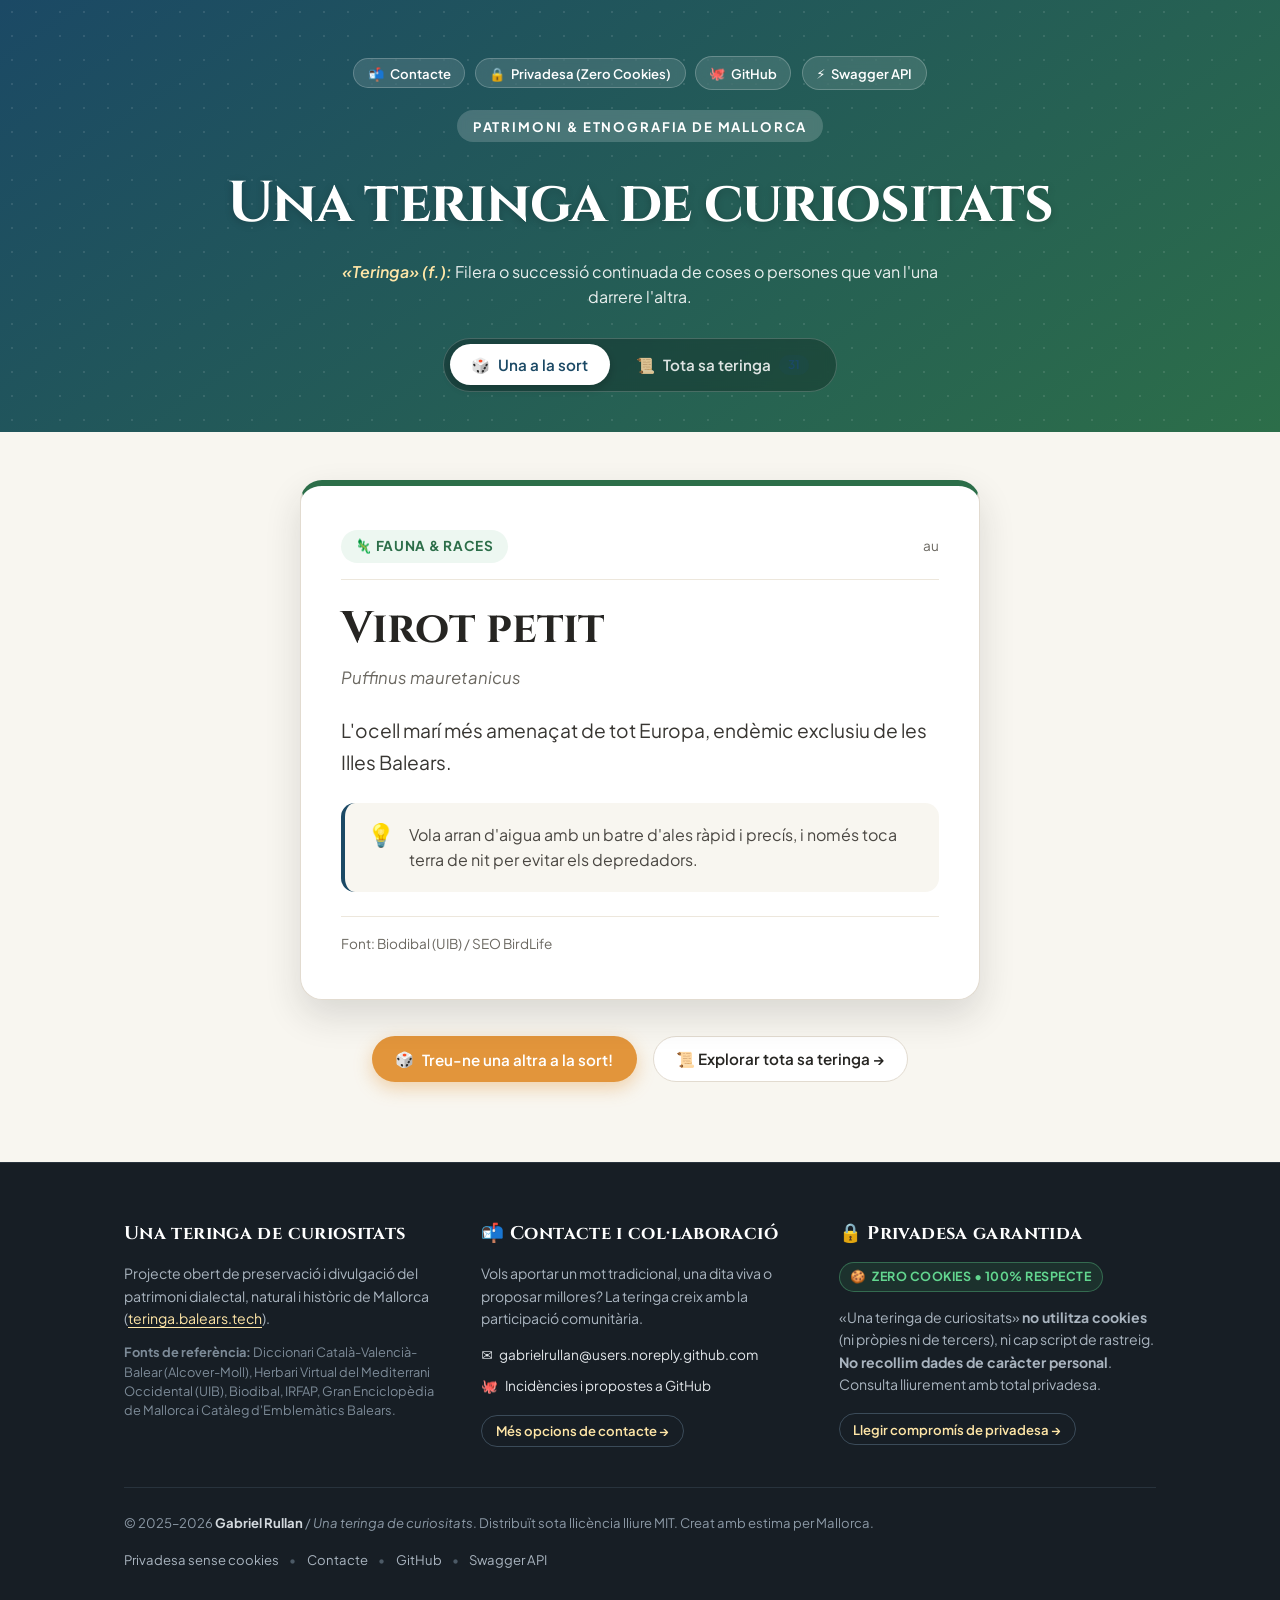
==== web/index.html @ e54303e3 "feat: preparar per a producció Una teringa de curiositats (dades netes, Swagger UI, skill, contacte " ====
<!DOCTYPE html>
<html lang="ca">
<head>
  <meta charset="UTF-8">
  <meta name="viewport" content="width=device-width, initial-scale=1.0">
  <title>Una teringa de curiositats — Mallorca</title>
  <meta name="description" content="Una filera continuada de paraules, animals, plantes, negocis i fets històrics de l'illa de Mallorca.">
  <link rel="canonical" href="https://teringa.balears.tech">
  
  <!-- Open Graph / Xarxes Socials -->
  <meta property="og:type" content="website">
  <meta property="og:url" content="https://teringa.balears.tech">
  <meta property="og:title" content="Una teringa de curiositats — Mallorca">
  <meta property="og:description" content="Una filera continuada de paraules, animals, plantes, negocis i fets històrics de l'illa de Mallorca.">
  <meta property="twitter:card" content="summary_large_image">
  <meta property="twitter:url" content="https://teringa.balears.tech">
  <meta property="twitter:title" content="Una teringa de curiositats — Mallorca">
  <meta property="twitter:description" content="Una filera continuada de paraules, animals, plantes, negocis i fets històrics de l'illa de Mallorca.">
  
  <link rel="preconnect" href="https://fonts.googleapis.com">
  <link rel="preconnect" href="https://fonts.gstatic.com" crossorigin>
  <link href="https://fonts.googleapis.com/css2?family=Cinzel:wght@600;700&family=Plus+Jakarta+Sans:wght@400;500;600;700&display=swap" rel="stylesheet">
  <link rel="stylesheet" href="style.css">
</head>
<body>

  <!-- CAPÇALERA PRINCIPAL -->
  <header class="hero">
    <div class="container hero-content">
      <nav class="hero-top-nav" aria-label="Informació del projecte, contacte i privadesa">
        <button type="button" class="hero-nav-btn" data-open-modal="contact-modal" aria-label="Obrir apartat de contacte">
          <span class="icon">📬</span> Contacte
        </button>
        <button type="button" class="hero-nav-btn" data-open-modal="privacy-modal" aria-label="Obrir política de privadesa sense cookies">
          <span class="icon">🔒</span> Privadesa (Zero Cookies)
        </button>
        <a href="https://github.com/GabrielRullan/curiositats" target="_blank" rel="noopener noreferrer" class="hero-nav-btn">
          <span class="icon">🐙</span> GitHub
        </a>
        <a href="/swagger/" class="hero-nav-btn">
          <span class="icon">⚡</span> Swagger API
        </a>
      </nav>

      <div class="badge-brand">Patrimoni & Etnografia de Mallorca</div>
      <h1 class="site-title">Una teringa de curiositats</h1>
      <p class="site-tagline">
        <em>«Teringa» (f.):</em> Filera o successió continuada de coses o persones que van l'una darrere l'altra.
      </p>

      <!-- Commutador de vistes principal (Per defecte: Una a la sort) -->
      <nav class="view-switcher" aria-label="Selector de vista principal">
        <button type="button" class="btn-tab active" id="tab-spotlight" data-view="spotlight">
          <span class="icon">🎲</span> Una a la sort
        </button>
        <button type="button" class="btn-tab" id="tab-teringa" data-view="teringa">
          <span class="icon">📜</span> Tota sa teringa <span class="tab-badge" id="tab-total-badge">31</span>
        </button>
      </nav>
    </div>
  </header>

  <!-- =====================================================================
       VISTA 1: UNA A LA SORT (VISTA PER DEFECTE)
       ===================================================================== -->
  <section class="view-section active" id="view-spotlight" aria-label="Curiositat a la sort">
    <div class="container spotlight-container">
      
      <div class="spotlight-card" id="spotlight-card">
        <!-- Capçalera de la targeta d'impacte -->
        <div class="spotlight-top">
          <span class="spotlight-badge" id="sp-badge">🗣️ Llengua & Dites</span>
          <span class="sp-origin-tag" id="sp-origin-tag">Patrimoni de Mallorca</span>
        </div>

        <!-- Cos de la curiositat -->
        <div class="spotlight-body">
          <h2 class="sp-title" id="sp-title">Teringa</h2>
          <p class="sp-subtitle" id="sp-subtitle">[təˈɾiŋ.ɡə] &bull; nom femení</p>

          <p class="sp-definition" id="sp-definition">
            Filera, renglera o successió continuada de coses o persones que van l'una darrere l'altra.
          </p>

          <div class="sp-curiosity-box" id="sp-curiosity-box">
            <span class="sp-box-icon">💡</span>
            <div class="sp-box-text" id="sp-box-text">
              Exemple: «Hi havia una teringa de carros que esperaven per entrar a Ciutat el dia de mercat.»
            </div>
          </div>
        </div>

        <!-- Peu de la targeta -->
        <div class="spotlight-footer">
          <span class="sp-source" id="sp-source">Font: Diccionari Català-Valencià-Balear (Alcover-Moll)</span>
        </div>
      </div>

      <!-- Controls de la vista "A la sort" -->
      <div class="spotlight-actions">
        <button type="button" class="btn btn-primary btn-lg" id="btn-next-random">
          <span class="icon">🎲</span> Treu-ne una altra a la sort!
        </button>
        <button type="button" class="btn btn-secondary" id="btn-goto-teringa">
          <span>📜 Explorar tota sa teringa &rarr;</span>
        </button>
      </div>

    </div>
  </section>

  <!-- =====================================================================
       VISTA 2: TOTA SA TERINGA (CATÀLEG, FILTRES I CERCA)
       ===================================================================== -->
  <section class="view-section" id="view-teringa" aria-label="Catàleg complet de la teringa">
    
    <!-- Barra de controls i filtres -->
    <div class="controls-bar">
      <div class="container controls-inner">
        
        <!-- Cercador instantani -->
        <div class="search-box">
          <label for="search-input" class="visually-hidden">Cerca una curiositat</label>
          <span class="search-icon">🔍</span>
          <input 
            type="search" 
            id="search-input" 
            placeholder="Cerca un mot, animal, planta, lloc o fet històric..." 
            autocomplete="off"
          >
        </div>

        <!-- Filtres temàtics -->
        <nav class="filter-pills" aria-label="Categories">
          <button type="button" class="pill active" data-category="all">
            <span>🌟 Totes</span> <span class="pill-count" id="count-all">0</span>
          </button>
          <button type="button" class="pill pill-words" data-category="words">
            <span>🗣️ Llengua</span> <span class="pill-count" id="count-words">0</span>
          </button>
          <button type="button" class="pill pill-fauna" data-category="fauna">
            <span>🦎 Fauna</span> <span class="pill-count" id="count-fauna">0</span>
          </button>
          <button type="button" class="pill pill-flora" data-category="flora">
            <span>🌿 Flora</span> <span class="pill-count" id="count-flora">0</span>
          </button>
          <button type="button" class="pill pill-businesses" data-category="businesses">
            <span>🥖 Comerços</span> <span class="pill-count" id="count-businesses">0</span>
          </button>
          <button type="button" class="pill pill-history" data-category="history">
            <span>📜 Història</span> <span class="pill-count" id="count-history">0</span>
          </button>
        </nav>

      </div>
    </div>

    <!-- Feed / Renglera de curiositats -->
    <main class="container teringa-container">
      <div class="teringa-header">
        <h2 id="teringa-status-title">La teringa completa de Mallorca</h2>
        <div class="teringa-header-actions">
          <span class="results-counter" id="results-counter">Mostrant curiositats</span>
          <button type="button" class="btn btn-sm btn-secondary" id="btn-shuffle-feed">
            <span>🔀 Remena l'ordre</span>
          </button>
        </div>
      </div>

      <div class="teringa-feed" id="teringa-feed" aria-live="polite">
        <!-- Targetes injectades dinàmicament -->
      </div>
    </main>

  </section>

  <!-- MODAL / DIÀLEG NADIU DE DETALL (Modern HTML <dialog>) -->
  <dialog id="detail-modal" aria-labelledby="modal-title" closedby="any">
    <div class="modal-box">
      <header class="modal-header">
        <div class="modal-badge" id="modal-badge">Categoria</div>
        <button type="button" class="modal-close" id="modal-close-btn" aria-label="Tancar la finestra">✕</button>
      </header>

      <div class="modal-body">
        <h3 id="modal-title" class="modal-title">Títol de la curiositat</h3>
        <p id="modal-subtitle" class="modal-subtitle">Subtítol o context fonètic/científic</p>

        <div class="modal-content" id="modal-content">
          <!-- Text explicatiu detallat -->
        </div>

        <div class="modal-extra" id="modal-extra">
          <!-- Curiositats o dades addicionals -->
        </div>

        <div class="modal-meta" id="modal-meta">
          <small id="modal-source" class="source-ref">Font: </small>
        </div>
      </div>

      <footer class="modal-footer">
        <form method="dialog">
          <button class="btn btn-secondary" value="close" autofocus>Tancar</button>
        </form>
      </footer>
    </div>
  </dialog>

  <!-- MODAL NADIU DE CONTACTE (Modern HTML <dialog>) -->
  <dialog id="contact-modal" aria-labelledby="contact-modal-title" closedby="any">
    <div class="modal-box">
      <header class="modal-header">
        <div class="modal-badge modal-badge-contact">📬 Contacte & Col·laboració</div>
        <button type="button" class="modal-close" data-close-modal="contact-modal" aria-label="Tancar la finestra">✕</button>
      </header>

      <div class="modal-body">
        <h3 id="contact-modal-title" class="modal-title">Com contactar o col·laborar</h3>
        <p class="modal-subtitle">Projecte comunitari i obert sobre la memòria de Mallorca</p>

        <div class="modal-content">
          <p>
            «Una teringa de curiositats» és un espai obert dedicat a preservar i difondre la riquesa lèxica, natural i històrica de Mallorca. Tota aportació de la comunitat és benvinguda:
          </p>

          <div class="modal-cards-grid">
            <div class="modal-info-card">
              <div class="info-card-header">
                <span class="info-card-icon">✉️</span>
                <strong>Correu electrònic directe</strong>
              </div>
              <p>Per a consultes personals, dubtes, suggeriments generals o aportacions etnogràfiques:</p>
              <a href="mailto:gabrielrullan@users.noreply.github.com" class="btn btn-sm btn-secondary">gabrielrullan@users.noreply.github.com</a>
            </div>

            <div class="modal-info-card">
              <div class="info-card-header">
                <span class="info-card-icon">🐙</span>
                <strong>Repositori a GitHub (Codi obert)</strong>
              </div>
              <p>Tot el projecte és lliure i transparent. Pots obrir incidències (issues) o proposar nous canvis mitjançant Pull Requests:</p>
              <a href="https://github.com/GabrielRullan/curiositats" target="_blank" rel="noopener noreferrer" class="btn btn-sm btn-secondary">github.com/GabrielRullan/curiositats</a>
            </div>

            <div class="modal-info-card">
              <div class="info-card-header">
                <span class="info-card-icon">💡</span>
                <strong>Com proposar una nova curiositat</strong>
              </div>
              <p>
                Si vols proposar un mot tradicional, una dita del teu poble, o una referència històrica, indica la denominació popular, el significat, la comarca o poble on s'usa, i la font oral o bibliogràfica si la coneixes.
              </p>
            </div>
          </div>
        </div>
      </div>

      <footer class="modal-footer">
        <form method="dialog">
          <button class="btn btn-secondary" value="close" autofocus>Tancar</button>
        </form>
      </footer>
    </div>
  </dialog>

  <!-- MODAL NADIU DE PRIVADESA (Modern HTML <dialog>) -->
  <dialog id="privacy-modal" aria-labelledby="privacy-modal-title" closedby="any">
    <div class="modal-box">
      <header class="modal-header">
        <div class="modal-badge modal-badge-privacy">🔒 Privadesa sense cookies</div>
        <button type="button" class="modal-close" data-close-modal="privacy-modal" aria-label="Tancar la finestra">✕</button>
      </header>

      <div class="modal-body">
        <h3 id="privacy-modal-title" class="modal-title">Nota informativa sobre privadesa</h3>
        <p class="modal-subtitle">Compromís ferm amb una navegació lliure, neta i anònima</p>

        <div class="modal-content">
          <div class="privacy-notice-callout">
            <span class="callout-icon">🍪</span>
            <div>
              <strong>Absència total de galetes (Zero Cookies):</strong>
              <p>Aquest lloc web <strong>no utilitza cookies de cap mena</strong> (ni tècniques, ni de sessió, ni d'analítica, ni de tercers). No s'instal·la cap arxiu de seguiment al teu navegador ni dispositiu.</p>
            </div>
          </div>

          <div class="privacy-points">
            <div class="privacy-point-item">
              <span class="point-check">✓</span>
              <div>
                <strong>Cap recollida de dades de caràcter personal:</strong>
                <p>No recopilem, no tractem ni emmagatzemem noms, correus, números de telèfon ni cap informació identificativa dels visitants. No hi ha comptes ni cal registre previ.</p>
              </div>
            </div>

            <div class="privacy-point-item">
              <span class="point-check">✓</span>
              <div>
                <strong>Sense rastrejadors ni analítica invasiva:</strong>
                <p>No emprem Google Analytics, Meta Pixel, Hotjar ni cap xarxa de publicitat digital o rastreig comercial.</p>
              </div>
            </div>

            <div class="privacy-point-item">
              <span class="point-check">✓</span>
              <div>
                <strong>Consultes anònimes i transparents:</strong>
                <p>Les cerques al catàleg es processen directament al teu navegador o contra l'API oberta en mode només lectura, garantint un accés àgil i totalment respectuós amb la teva privadesa.</p>
              </div>
            </div>

            <div class="privacy-point-item">
              <span class="point-check">✓</span>
              <div>
                <strong>Codi font obert i auditable:</strong>
                <p>Pots comprovar la total absència de rastrejadors revisant directament el codi font públic a GitHub.</p>
              </div>
            </div>
          </div>
        </div>
      </div>

      <footer class="modal-footer">
        <form method="dialog">
          <button class="btn btn-secondary" value="close" autofocus>Entès i d'acord</button>
        </form>
      </footer>
    </div>
  </dialog>

  <!-- PEU DE PÀGINA -->
  <footer class="site-footer">
    <div class="container footer-content">
      <div class="footer-grid">
        <!-- Columna 1: Sobre el projecte -->
        <div class="footer-col footer-col-about">
          <h3 class="footer-col-title">Una teringa de curiositats</h3>
          <p class="footer-desc">
            Projecte obert de preservació i divulgació del patrimoni dialectal, natural i històric de Mallorca (<a href="https://teringa.balears.tech" class="footer-accent-link">teringa.balears.tech</a>).
          </p>
          <p class="sources-note">
            <strong>Fonts de referència:</strong> Diccionari Català-Valencià-Balear (Alcover-Moll), Herbari Virtual del Mediterrani Occidental (UIB), Biodibal, IRFAP, Gran Enciclopèdia de Mallorca i Catàleg d'Emblemàtics Balears.
          </p>
        </div>

        <!-- Columna 2: Apartat de Contacte -->
        <div class="footer-col footer-col-contact" id="contacte">
          <h3 class="footer-col-title">📬 Contacte i col·laboració</h3>
          <p class="footer-desc">
            Vols aportar un mot tradicional, una dita viva o proposar millores? La teringa creix amb la participació comunitària.
          </p>
          <ul class="footer-link-list">
            <li>
              <a href="mailto:gabrielrullan@users.noreply.github.com" class="footer-action-link">
                <span class="link-icon">✉️</span> gabrielrullan@users.noreply.github.com
              </a>
            </li>
            <li>
              <a href="https://github.com/GabrielRullan/curiositats/issues" target="_blank" rel="noopener noreferrer" class="footer-action-link">
                <span class="link-icon">🐙</span> Incidències i propostes a GitHub
              </a>
            </li>
          </ul>
          <button type="button" class="btn-footer-modal" data-open-modal="contact-modal">
            Més opcions de contacte &rarr;
          </button>
        </div>

        <!-- Columna 3: Privadesa Transparent -->
        <div class="footer-col footer-col-privacy" id="privadesa">
          <h3 class="footer-col-title">🔒 Privadesa garantida</h3>
          <div class="privacy-badge">
            <span class="privacy-badge-icon">🍪</span> Zero Cookies &bull; 100% Respecte
          </div>
          <p class="footer-desc">
            «Una teringa de curiositats» <strong>no utilitza cookies</strong> (ni pròpies ni de tercers), ni cap script de rastreig. <strong>No recollim dades de caràcter personal</strong>. Consulta lliurement amb total privadesa.
          </p>
          <button type="button" class="btn-footer-modal" data-open-modal="privacy-modal">
            Llegir compromís de privadesa &rarr;
          </button>
        </div>
      </div>

      <!-- Barra inferior del peu de pàgina -->
      <div class="footer-bottom">
        <p class="footer-copy">
          &copy; 2025–2026 <strong>Gabriel Rullan</strong> / <em>Una teringa de curiositats</em>. Distribuït sota llicència lliure MIT. Creat amb estima per Mallorca.
        </p>
        <nav class="footer-bottom-nav" aria-label="Enllaços legals i repositori">
          <button type="button" class="footer-text-btn" data-open-modal="privacy-modal">Privadesa sense cookies</button>
          <span class="nav-sep">&bull;</span>
          <button type="button" class="footer-text-btn" data-open-modal="contact-modal">Contacte</button>
          <span class="nav-sep">&bull;</span>
          <a href="https://github.com/GabrielRullan/curiositats" target="_blank" rel="noopener noreferrer" class="footer-bottom-link">GitHub</a>
          <span class="nav-sep">&bull;</span>
          <a href="/swagger/" class="footer-bottom-link">Swagger API</a>
        </nav>
      </div>
    </div>
  </footer>

  <script src="app.js"></script>
  <script>
    // Gestió d'obertura i tancament dels diàlegs de contacte i privadesa
    document.querySelectorAll('[data-open-modal]').forEach(function(btn) {
      btn.addEventListener('click', function() {
        var modalId = btn.getAttribute('data-open-modal');
        var modal = document.getElementById(modalId);
        if (modal && typeof modal.showModal === 'function') {
          modal.showModal();
        }
      });
    });

    document.querySelectorAll('[data-close-modal]').forEach(function(btn) {
      btn.addEventListener('click', function() {
        var modalId = btn.getAttribute('data-close-modal');
        var modal = document.getElementById(modalId);
        if (modal && typeof modal.close === 'function') {
          modal.close();
        }
      });
    });

    ['contact-modal', 'privacy-modal'].forEach(function(id) {
      var modal = document.getElementById(id);
      if (modal) {
        modal.addEventListener('click', function(e) {
          var rect = modal.getBoundingClientRect();
          var isInDialog = (
            e.clientX >= rect.left &&
            e.clientX <= rect.right &&
            e.clientY >= rect.top &&
            e.clientY <= rect.bottom
          );
          if (!isInDialog) {
            modal.close();
          }
        });
      }
    });
  </script>
</body>
</html>
---- web/style.css ----
/* ==========================================================================
   Una teringa de curiositats — Estils Mediterranis Moderns
   ========================================================================== */

:root {
  --font-serif: 'Cinzel', serif, Georgia;
  --font-sans: 'Plus Jakarta Sans', system-ui, -apple-system, sans-serif;

  /* Paleta Mallorca: Pedra en sec, Marès, Mar Balear, Garrofer i Argila */
  --color-bg: #F8F6F0;
  --color-card-bg: #FFFFFF;
  --color-surface: #EDE7DC;
  --color-text: #262522;
  --color-text-muted: #6B6861;
  --color-border: #E2DBD0;

  /* Colors per categoria */
  --cat-words: #B85D19;       /* Terracota / Argila */
  --cat-words-bg: #FDF4ED;
  --cat-fauna: #2C6E49;       /* Verd alzinar / Tramuntana */
  --cat-fauna-bg: #EDF7F1;
  --cat-flora: #4C7C2F;       /* Oliva / Garriga */
  --cat-flora-bg: #F2F8ED;
  --cat-businesses: #8C5383;  /* Púrpura artesana / Teixit de llengües */
  --cat-businesses-bg: #F9F1F8;
  --cat-history: #1B4965;     /* Blau mar Balear profund */
  --cat-history-bg: #EEF6FA;

  --shadow-sm: 0 2px 4px rgba(38, 37, 34, 0.04);
  --shadow-md: 0 6px 18px rgba(38, 37, 34, 0.08);
  --shadow-lg: 0 16px 36px rgba(38, 37, 34, 0.14);

  --radius-sm: 8px;
  --radius-md: 14px;
  --radius-lg: 22px;
  --radius-full: 9999px;
}

*, *::before, *::after {
  box-sizing: border-box;
  margin: 0;
  padding: 0;
}

body {
  font-family: var(--font-sans);
  background-color: var(--color-bg);
  color: var(--color-text);
  line-height: 1.6;
  -webkit-font-smoothing: antialiased;
  min-height: 100vh;
  display: flex;
  flex-direction: column;
}

.container {
  width: 100%;
  max-width: 1080px;
  margin: 0 auto;
  padding: 0 1.5rem;
}

/* ==========================================================================
   HERO & COMMUTADOR DE VISTES
   ========================================================================== */

.hero {
  background: linear-gradient(145deg, #1B4965 0%, #2C6E49 100%);
  color: #FFFFFF;
  padding: 3.5rem 0 2.5rem;
  text-align: center;
  position: relative;
  overflow: hidden;
}

.hero::after {
  content: "";
  position: absolute;
  top: 0; left: 0; right: 0; bottom: 0;
  background-image: radial-gradient(rgba(255, 255, 255, 0.1) 1px, transparent 1px);
  background-size: 24px 24px;
  pointer-events: none;
}

.hero-content {
  position: relative;
  z-index: 2;
  display: flex;
  flex-direction: column;
  align-items: center;
}

.hero-top-nav {
  display: flex;
  align-items: center;
  justify-content: center;
  flex-wrap: wrap;
  gap: 0.6rem;
  margin-bottom: 1.25rem;
  width: 100%;
}

.hero-nav-btn {
  background: rgba(255, 255, 255, 0.12);
  backdrop-filter: blur(8px);
  -webkit-backdrop-filter: blur(8px);
  border: 1px solid rgba(255, 255, 255, 0.22);
  color: #FFFFFF;
  font-family: var(--font-sans);
  font-size: 0.82rem;
  font-weight: 600;
  padding: 0.35rem 0.85rem;
  border-radius: var(--radius-full);
  display: inline-flex;
  align-items: center;
  gap: 0.35rem;
  text-decoration: none;
  cursor: pointer;
  transition: all 0.2s ease;
}

.hero-nav-btn:hover {
  background: rgba(255, 255, 255, 0.24);
  border-color: rgba(255, 255, 255, 0.4);
  transform: translateY(-1px);
}

.badge-brand {
  display: inline-block;
  font-size: 0.82rem;
  text-transform: uppercase;
  letter-spacing: 0.14em;
  font-weight: 700;
  background: rgba(255, 255, 255, 0.18);
  backdrop-filter: blur(4px);
  padding: 0.35rem 1rem;
  border-radius: var(--radius-full);
  margin-bottom: 1rem;
}

.site-title {
  font-family: var(--font-serif);
  font-size: clamp(2.2rem, 5vw, 3.6rem);
  font-weight: 700;
  letter-spacing: -0.02em;
  margin-bottom: 0.5rem;
  text-shadow: 0 2px 8px rgba(0, 0, 0, 0.2);
}

.site-tagline {
  max-width: 620px;
  font-size: 1rem;
  color: rgba(255, 255, 255, 0.9);
  margin-bottom: 1.75rem;
}

.site-tagline em {
  color: #FFE6A7;
  font-style: italic;
  font-weight: 600;
}

/* Commutador de vistes destacat (Tabs) */
.view-switcher {
  display: inline-flex;
  background: rgba(0, 0, 0, 0.25);
  padding: 0.35rem;
  border-radius: var(--radius-full);
  backdrop-filter: blur(6px);
  gap: 0.3rem;
  border: 1px solid rgba(255, 255, 255, 0.2);
}

.btn-tab {
  border: none;
  background: transparent;
  color: rgba(255, 255, 255, 0.85);
  font-family: var(--font-sans);
  font-size: 0.95rem;
  font-weight: 600;
  padding: 0.65rem 1.35rem;
  border-radius: var(--radius-full);
  cursor: pointer;
  display: inline-flex;
  align-items: center;
  gap: 0.5rem;
  transition: all 0.2s ease;
}

.btn-tab:hover {
  color: #FFFFFF;
  background: rgba(255, 255, 255, 0.15);
}

.btn-tab.active {
  background: #FFFFFF;
  color: #1B4965;
  box-shadow: 0 3px 10px rgba(0, 0, 0, 0.2);
}

.tab-badge {
  font-size: 0.75rem;
  background: rgba(27, 73, 101, 0.15);
  color: #1B4965;
  padding: 0.15rem 0.55rem;
  border-radius: var(--radius-full);
}

/* ==========================================================================
   VISTES PRINCIPALS
   ========================================================================== */

.view-section {
  display: none;
}

.view-section.active {
  display: block;
}

/* ==========================================================================
   VISTA 1: SPOTLIGHT ("UNA A LA SORT")
   ========================================================================== */

.spotlight-container {
  padding-top: 3rem;
  padding-bottom: 5rem;
  display: flex;
  flex-direction: column;
  align-items: center;
}

.spotlight-card {
  background: var(--color-card-bg);
  border: 1px solid var(--color-border);
  border-radius: var(--radius-lg);
  box-shadow: var(--shadow-lg);
  width: 100%;
  max-width: 680px;
  padding: 2.75rem 2.5rem;
  display: flex;
  flex-direction: column;
  gap: 1.5rem;
  position: relative;
  transition: opacity 0.25s ease, transform 0.25s ease;
}

@media (prefers-reduced-motion: reduce) {
  .spotlight-card {
    transition: none;
  }
}

.spotlight-top {
  display: flex;
  justify-content: space-between;
  align-items: center;
  border-bottom: 1px solid var(--color-surface);
  padding-bottom: 1rem;
}

.spotlight-badge {
  font-size: 0.85rem;
  font-weight: 700;
  text-transform: uppercase;
  letter-spacing: 0.05em;
  padding: 0.35rem 0.9rem;
  border-radius: var(--radius-full);
  background: var(--cat-words-bg);
  color: var(--cat-words);
}

.sp-origin-tag {
  font-size: 0.85rem;
  color: var(--color-text-muted);
}

.spotlight-body {
  display: flex;
  flex-direction: column;
  gap: 1rem;
}

.sp-title {
  font-family: var(--font-serif);
  font-size: clamp(2rem, 4vw, 2.75rem);
  line-height: 1.15;
  color: var(--color-text);
}

.sp-subtitle {
  font-size: 1.05rem;
  color: var(--color-text-muted);
  font-style: italic;
  margin-top: -0.35rem;
}

.sp-definition {
  font-size: 1.2rem;
  line-height: 1.65;
  color: #383632;
  margin-top: 0.5rem;
}

.sp-curiosity-box {
  background: var(--color-bg);
  border-radius: var(--radius-md);
  padding: 1.25rem 1.4rem;
  display: flex;
  gap: 0.85rem;
  border-left: 4px solid var(--cat-history);
  margin-top: 0.5rem;
}

.sp-box-icon {
  font-size: 1.4rem;
  line-height: 1;
}

.sp-box-text {
  font-size: 1rem;
  color: #4A4742;
  line-height: 1.55;
}

.spotlight-footer {
  border-top: 1px solid var(--color-surface);
  padding-top: 1rem;
  font-size: 0.85rem;
  color: var(--color-text-muted);
}

/* Controls a la sort */
.spotlight-actions {
  display: flex;
  gap: 1rem;
  flex-wrap: wrap;
  justify-content: center;
  margin-top: 2.25rem;
  width: 100%;
  max-width: 680px;
}

.btn-lg {
  font-size: 1.15rem;
  padding: 1rem 2.2rem;
  box-shadow: 0 6px 18px rgba(226, 149, 59, 0.4);
}

/* ==========================================================================
   BOTONS ESTÀNDARD
   ========================================================================== */

.btn {
  display: inline-flex;
  align-items: center;
  gap: 0.5rem;
  font-family: var(--font-sans);
  font-size: 0.95rem;
  font-weight: 600;
  padding: 0.75rem 1.4rem;
  border-radius: var(--radius-full);
  cursor: pointer;
  border: 1px solid transparent;
  transition: all 0.2s ease;
  text-decoration: none;
}

.btn-primary {
  background-color: #E2953B;
  color: #FFFFFF;
}

.btn-primary:hover {
  background-color: #D38426;
  transform: translateY(-2px);
}

.btn-secondary {
  background-color: var(--color-card-bg);
  color: var(--color-text);
  border-color: var(--color-border);
}

.btn-secondary:hover {
  background-color: var(--color-surface);
  border-color: var(--color-text-muted);
}

.btn-sm {
  font-size: 0.85rem;
  padding: 0.45rem 0.9rem;
}

/* ==========================================================================
   VISTA 2: CONTROLS DE TOTA SA TERINGA
   ========================================================================== */

.controls-bar {
  background: var(--color-card-bg);
  border-bottom: 1px solid var(--color-border);
  padding: 1.25rem 0;
  position: sticky;
  top: 0;
  z-index: 100;
  box-shadow: var(--shadow-sm);
}

.controls-inner {
  display: flex;
  flex-direction: column;
  gap: 1rem;
}

.search-box {
  position: relative;
  width: 100%;
}

.search-icon {
  position: absolute;
  left: 1.1rem;
  top: 50%;
  transform: translateY(-50%);
  pointer-events: none;
  font-size: 1.1rem;
  opacity: 0.6;
}

.search-box input[type="search"] {
  width: 100%;
  padding: 0.85rem 1rem 0.85rem 3rem;
  font-family: var(--font-sans);
  font-size: 1rem;
  border: 1px solid var(--color-border);
  border-radius: var(--radius-md);
  background-color: var(--color-bg);
  color: var(--color-text);
  outline: none;
  transition: all 0.2s ease;
}

.search-box input[type="search"]:focus {
  border-color: var(--cat-history);
  background-color: #FFFFFF;
  box-shadow: 0 0 0 3px rgba(27, 73, 101, 0.15);
}

.visually-hidden {
  position: absolute;
  width: 1px;
  height: 1px;
  padding: 0;
  margin: -1px;
  overflow: hidden;
  clip: rect(0, 0, 0, 0);
  border: 0;
}

.filter-pills {
  display: flex;
  flex-wrap: wrap;
  gap: 0.5rem;
}

.pill {
  border: 1px solid var(--color-border);
  background: var(--color-bg);
  padding: 0.45rem 0.95rem;
  border-radius: var(--radius-full);
  font-size: 0.88rem;
  font-weight: 600;
  color: var(--color-text-muted);
  cursor: pointer;
  display: inline-flex;
  align-items: center;
  gap: 0.4rem;
  transition: all 0.15s ease;
}

.pill:hover {
  background: var(--color-surface);
  color: var(--color-text);
}

.pill.active {
  background: var(--color-text);
  color: #FFFFFF;
  border-color: var(--color-text);
}

.pill-count {
  font-size: 0.75rem;
  padding: 0.1rem 0.45rem;
  background: rgba(0, 0, 0, 0.08);
  border-radius: var(--radius-full);
}

.pill.active .pill-count {
  background: rgba(255, 255, 255, 0.25);
  color: #FFFFFF;
}

/* ==========================================================================
   FEED DE LA TERINGA
   ========================================================================== */

.teringa-container {
  padding-top: 2rem;
  padding-bottom: 5rem;
}

.teringa-header {
  display: flex;
  justify-content: space-between;
  align-items: center;
  margin-bottom: 1.5rem;
  border-bottom: 2px solid var(--color-surface);
  padding-bottom: 0.75rem;
  flex-wrap: wrap;
  gap: 0.75rem;
}

.teringa-header h2 {
  font-family: var(--font-serif);
  font-size: 1.5rem;
  color: var(--color-text);
}

.teringa-header-actions {
  display: flex;
  align-items: center;
  gap: 1rem;
}

.results-counter {
  font-size: 0.88rem;
  color: var(--color-text-muted);
}

.teringa-feed {
  display: grid;
  grid-template-columns: repeat(auto-fill, minmax(320px, 1fr));
  gap: 1.5rem;
}

.card-curiositat {
  background: var(--color-card-bg);
  border: 1px solid var(--color-border);
  border-radius: var(--radius-md);
  padding: 1.5rem;
  display: flex;
  flex-direction: column;
  justify-content: space-between;
  transition: transform 0.2s ease, box-shadow 0.2s ease, border-color 0.2s ease;
  cursor: pointer;
}

.card-curiositat:hover {
  transform: translateY(-4px);
  box-shadow: var(--shadow-md);
}

.card-top {
  display: flex;
  justify-content: space-between;
  align-items: center;
  margin-bottom: 0.85rem;
}

.card-tag {
  font-size: 0.75rem;
  font-weight: 700;
  text-transform: uppercase;
  letter-spacing: 0.05em;
  padding: 0.25rem 0.65rem;
  border-radius: var(--radius-full);
}

.card-type-icon {
  font-size: 1.2rem;
}

.card-title {
  font-family: var(--font-serif);
  font-size: 1.35rem;
  line-height: 1.25;
  color: var(--color-text);
  margin-bottom: 0.25rem;
}

.card-subtitle {
  font-size: 0.85rem;
  color: var(--color-text-muted);
  font-style: italic;
  margin-bottom: 0.85rem;
}

.card-snippet {
  font-size: 0.94rem;
  color: #4A4843;
  margin-bottom: 1.25rem;
  line-height: 1.55;
  flex: 1;
}

.card-bottom {
  display: flex;
  justify-content: space-between;
  align-items: center;
  font-size: 0.82rem;
  border-top: 1px solid var(--color-surface);
  padding-top: 0.75rem;
  color: var(--color-text-muted);
}

.card-readmore {
  font-weight: 600;
  color: var(--cat-history);
}

.card-words { border-top: 4px solid var(--cat-words); }
.card-words .card-tag { background: var(--cat-words-bg); color: var(--cat-words); }

.card-fauna { border-top: 4px solid var(--cat-fauna); }
.card-fauna .card-tag { background: var(--cat-fauna-bg); color: var(--cat-fauna); }

.card-flora { border-top: 4px solid var(--cat-flora); }
.card-flora .card-tag { background: var(--cat-flora-bg); color: var(--cat-flora); }

.card-businesses { border-top: 4px solid var(--cat-businesses); }
.card-businesses .card-tag { background: var(--cat-businesses-bg); color: var(--cat-businesses); }

.card-history { border-top: 4px solid var(--cat-history); }
.card-history .card-tag { background: var(--cat-history-bg); color: var(--cat-history); }

/* ==========================================================================
   MODAL DIALOG NADIU (<dialog>)
   ========================================================================== */

dialog:modal {
  overscroll-behavior: contain;
  border: none;
  padding: 0;
  background: transparent;
  width: 90%;
  max-width: 600px;
  margin: auto;
}

dialog::backdrop {
  overflow: hidden;
  overscroll-behavior: contain;
  background: rgba(18, 25, 33, 0.7);
  backdrop-filter: blur(5px);
}

.modal-box {
  background: var(--color-card-bg);
  border-radius: var(--radius-lg);
  box-shadow: var(--shadow-lg);
  padding: 2rem;
  position: relative;
  display: flex;
  flex-direction: column;
  gap: 1.25rem;
  border: 1px solid var(--color-border);
}

.modal-header {
  display: flex;
  justify-content: space-between;
  align-items: center;
}

.modal-badge {
  font-size: 0.8rem;
  font-weight: 700;
  text-transform: uppercase;
  padding: 0.3rem 0.8rem;
  border-radius: var(--radius-full);
}

.modal-close {
  background: var(--color-surface);
  border: none;
  font-size: 1.1rem;
  width: 34px;
  height: 34px;
  border-radius: var(--radius-full);
  display: inline-flex;
  align-items: center;
  justify-content: center;
  cursor: pointer;
  transition: all 0.2s ease;
}

.modal-close:hover {
  background: var(--color-border);
}

.modal-title {
  font-family: var(--font-serif);
  font-size: 1.85rem;
  color: var(--color-text);
  line-height: 1.2;
}

.modal-subtitle {
  font-size: 1rem;
  color: var(--color-text-muted);
  font-style: italic;
  margin-top: 0.2rem;
}

.modal-content {
  font-size: 1.05rem;
  line-height: 1.65;
  color: var(--color-text);
}

.modal-extra {
  background: var(--color-bg);
  padding: 1rem 1.2rem;
  border-radius: var(--radius-sm);
  border-left: 3px solid var(--cat-history);
  font-size: 0.95rem;
  color: #3C3A36;
}

.modal-meta {
  font-size: 0.82rem;
  color: var(--color-text-muted);
  border-top: 1px solid var(--color-surface);
  padding-top: 0.8rem;
}

.modal-footer {
  display: flex;
  justify-content: flex-end;
}

/* Modals de Contacte i Privadesa */
.modal-badge-contact {
  background-color: var(--cat-history);
  color: #FFFFFF;
}

.modal-badge-privacy {
  background-color: var(--cat-fauna);
  color: #FFFFFF;
}

.modal-cards-grid {
  display: flex;
  flex-direction: column;
  gap: 1rem;
  margin-top: 1.25rem;
}

.modal-info-card {
  background: var(--color-bg);
  border: 1px solid var(--color-border);
  border-radius: var(--radius-md);
  padding: 1.1rem 1.25rem;
  display: flex;
  flex-direction: column;
  gap: 0.45rem;
}

.info-card-header {
  display: flex;
  align-items: center;
  gap: 0.5rem;
  font-size: 0.95rem;
  color: var(--color-text);
}

.info-card-icon {
  font-size: 1.1rem;
}

.privacy-notice-callout {
  background: #EAF4EE;
  border: 1px solid #C1DEC9;
  border-left: 4px solid var(--cat-fauna);
  border-radius: var(--radius-md);
  padding: 1.1rem 1.25rem;
  display: flex;
  align-items: flex-start;
  gap: 0.75rem;
  margin-bottom: 1.25rem;
  color: #1B432E;
}

.privacy-notice-callout .callout-icon {
  font-size: 1.4rem;
  line-height: 1;
}

.privacy-points {
  display: flex;
  flex-direction: column;
  gap: 1rem;
}

.privacy-point-item {
  display: flex;
  align-items: flex-start;
  gap: 0.75rem;
  font-size: 0.92rem;
  line-height: 1.5;
}

.point-check {
  background: var(--cat-fauna);
  color: #FFFFFF;
  border-radius: var(--radius-full);
  width: 22px;
  height: 22px;
  min-width: 22px;
  display: inline-flex;
  align-items: center;
  justify-content: center;
  font-weight: 700;
  font-size: 0.8rem;
  margin-top: 0.15rem;
}

/* ==========================================================================
   FOOTER (PEU DE PÀGINA ENRIQUIT)
   ========================================================================== */

.site-footer {
  background: #171E25;
  color: #D3D9DE;
  padding: 3.5rem 0 2rem;
  font-size: 0.9rem;
  margin-top: auto;
  border-top: 1px solid #2A343E;
}

.footer-content {
  display: flex;
  flex-direction: column;
  gap: 2.5rem;
}

.footer-grid {
  display: grid;
  grid-template-columns: repeat(auto-fit, minmax(280px, 1fr));
  gap: 2.5rem;
  text-align: left;
}

.footer-col {
  display: flex;
  flex-direction: column;
  gap: 0.85rem;
}

.footer-col-title {
  font-family: var(--font-serif);
  font-size: 1.15rem;
  font-weight: 700;
  color: #FFFFFF;
  letter-spacing: 0.02em;
  display: flex;
  align-items: center;
  gap: 0.4rem;
}

.footer-desc {
  font-size: 0.88rem;
  color: #A9B4BF;
  line-height: 1.6;
}

.footer-accent-link {
  color: #FFE6A7;
  text-decoration: underline;
  text-underline-offset: 3px;
}

.footer-accent-link:hover {
  color: #FFFFFF;
}

.sources-note {
  color: #7D8B98;
  font-size: 0.8rem;
  line-height: 1.5;
}

.footer-link-list {
  list-style: none;
  display: flex;
  flex-direction: column;
  gap: 0.5rem;
}

.footer-action-link {
  color: #E2E6EA;
  text-decoration: none;
  font-size: 0.85rem;
  display: inline-flex;
  align-items: center;
  gap: 0.4rem;
  transition: color 0.15s ease;
  word-break: break-all;
}

.footer-action-link:hover {
  color: #FFE6A7;
}

.btn-footer-modal {
  background: transparent;
  border: 1px solid #3B4B59;
  color: #FFE6A7;
  font-family: var(--font-sans);
  font-size: 0.82rem;
  font-weight: 600;
  padding: 0.4rem 0.85rem;
  border-radius: var(--radius-full);
  cursor: pointer;
  align-self: flex-start;
  transition: all 0.2s ease;
  margin-top: 0.25rem;
}

.btn-footer-modal:hover {
  background: rgba(255, 230, 167, 0.12);
  border-color: #FFE6A7;
  color: #FFFFFF;
}

.privacy-badge {
  display: inline-flex;
  align-items: center;
  gap: 0.35rem;
  font-size: 0.78rem;
  font-weight: 700;
  letter-spacing: 0.04em;
  text-transform: uppercase;
  background: rgba(44, 110, 73, 0.25);
  color: #62D68F;
  border: 1px solid rgba(98, 214, 143, 0.35);
  padding: 0.25rem 0.65rem;
  border-radius: var(--radius-full);
  align-self: flex-start;
}

.footer-bottom {
  border-top: 1px solid #28333D;
  padding-top: 1.5rem;
  display: flex;
  justify-content: space-between;
  align-items: center;
  flex-wrap: wrap;
  gap: 1rem;
  font-size: 0.82rem;
  color: #8C99A6;
}

.footer-copy strong {
  color: #D3D9DE;
}

.footer-bottom-nav {
  display: flex;
  align-items: center;
  gap: 0.65rem;
  flex-wrap: wrap;
}

.footer-text-btn {
  background: none;
  border: none;
  color: #A9B4BF;
  font-family: var(--font-sans);
  font-size: 0.82rem;
  cursor: pointer;
  padding: 0;
  transition: color 0.15s ease;
}

.footer-text-btn:hover {
  color: #FFE6A7;
  text-decoration: underline;
}

.footer-bottom-link {
  color: #A9B4BF;
  text-decoration: none;
  transition: color 0.15s ease;
}

.footer-bottom-link:hover {
  color: #FFE6A7;
  text-decoration: underline;
}

.nav-sep {
  color: #4C5A66;
}

/* ==========================================================================
   RESPONSIVITAT
   ========================================================================== */

@media (max-width: 640px) {
  .hero {
    padding: 2.5rem 0 2rem;
  }
  .spotlight-card {
    padding: 1.75rem 1.25rem;
  }
  .teringa-feed {
    grid-template-columns: 1fr;
  }
  .filter-pills {
    overflow-x: auto;
    padding-bottom: 0.25rem;
    flex-wrap: nowrap;
  }
  .spotlight-actions {
    flex-direction: column;
  }
  .btn-lg {
    width: 100%;
    justify-content: center;
  }
  .footer-grid {
    grid-template-columns: 1fr;
    gap: 2rem;
  }
  .footer-bottom {
    flex-direction: column;
    align-items: flex-start;
  }
}
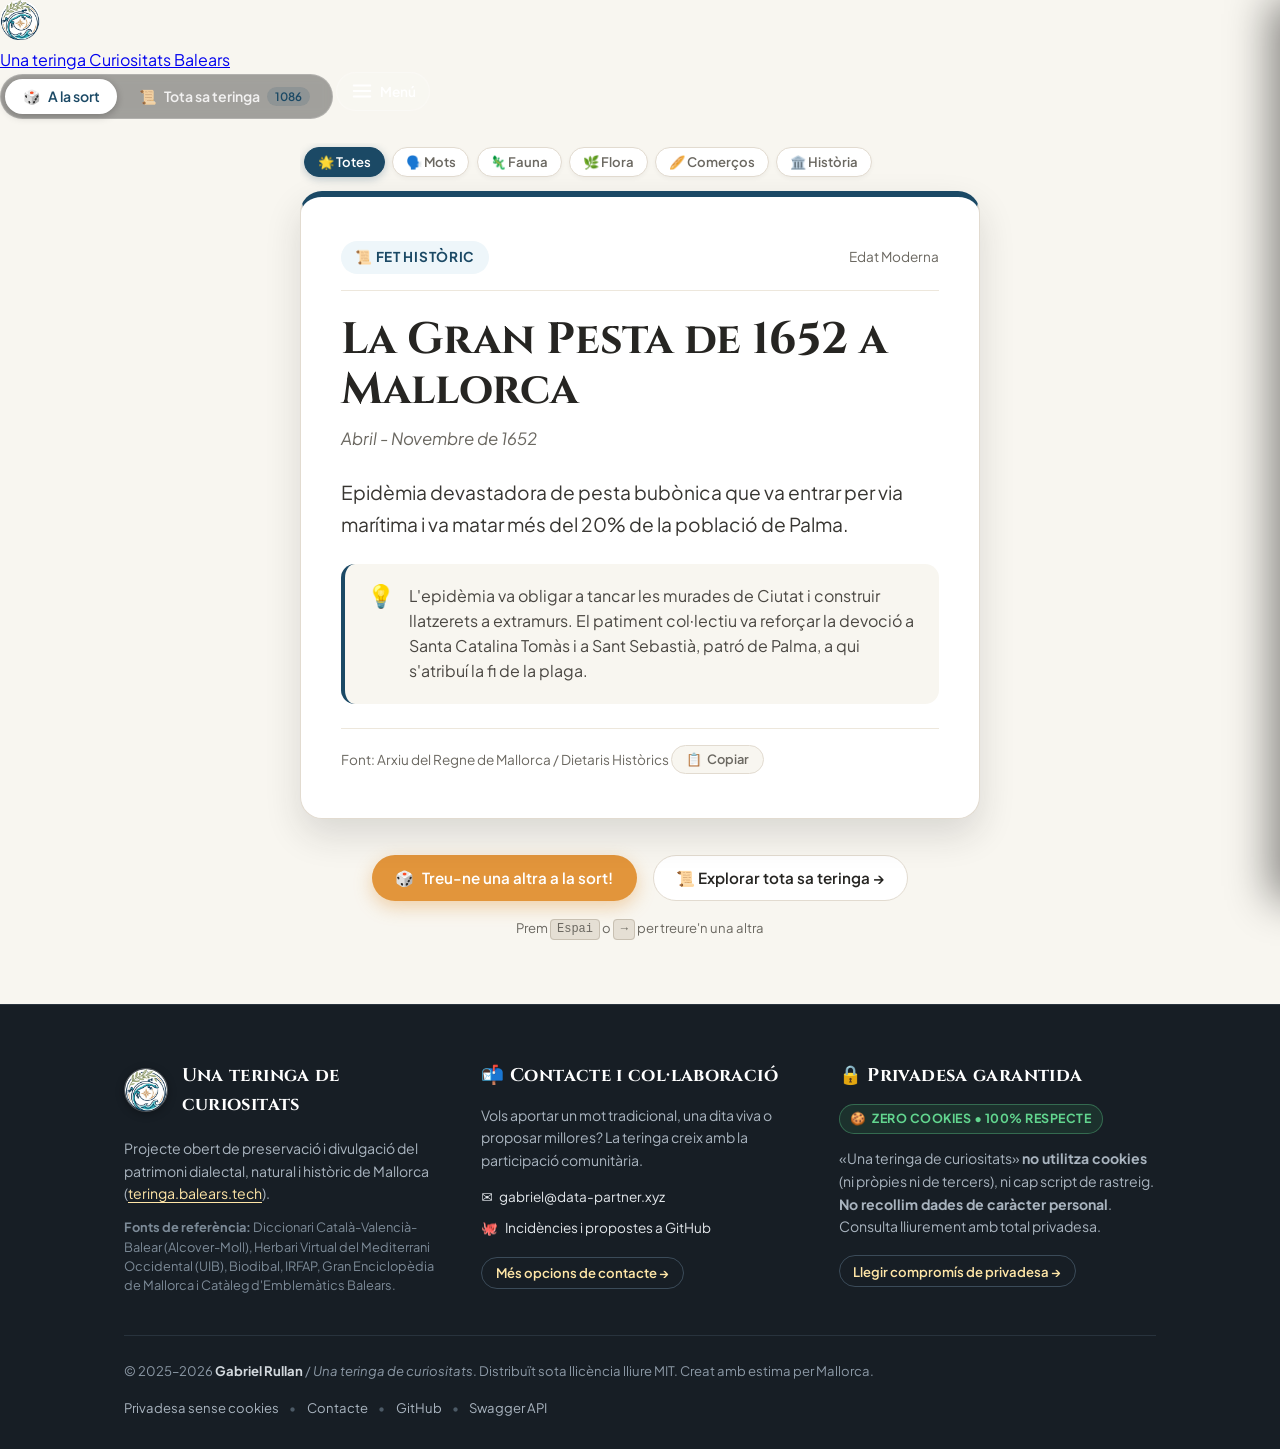
==== commit 845be2e9: "fix(prod): restore canonical seed data, add Unicode NFC search normalization, 404 on invalid random " ====
--- a/web/index.html
+++ b/web/index.html
@@ -7,15 +7,23 @@
   <meta name="description" content="Una filera continuada de paraules, animals, plantes, negocis i fets històrics de l'illa de Mallorca.">
   <link rel="canonical" href="https://teringa.balears.tech">
   
+  <!-- Favicon i Icones Oficials -->
+  <link rel="icon" type="image/svg+xml" href="logo.svg">
+  <link rel="icon" type="image/png" sizes="32x32" href="favicon-32.png">
+  <link rel="icon" type="image/x-icon" href="favicon.ico">
+  <link rel="apple-touch-icon" sizes="180x180" href="apple-touch-icon.png">
+
   <!-- Open Graph / Xarxes Socials -->
   <meta property="og:type" content="website">
   <meta property="og:url" content="https://teringa.balears.tech">
   <meta property="og:title" content="Una teringa de curiositats — Mallorca">
   <meta property="og:description" content="Una filera continuada de paraules, animals, plantes, negocis i fets històrics de l'illa de Mallorca.">
+  <meta property="og:image" content="https://teringa.balears.tech/logo.png">
   <meta property="twitter:card" content="summary_large_image">
   <meta property="twitter:url" content="https://teringa.balears.tech">
   <meta property="twitter:title" content="Una teringa de curiositats — Mallorca">
   <meta property="twitter:description" content="Una filera continuada de paraules, animals, plantes, negocis i fets històrics de l'illa de Mallorca.">
+  <meta property="twitter:image" content="https://teringa.balears.tech/logo.png">
   
   <link rel="preconnect" href="https://fonts.googleapis.com">
   <link rel="preconnect" href="https://fonts.gstatic.com" crossorigin>
@@ -24,58 +32,67 @@
 </head>
 <body>
 
-  <!-- CAPÇALERA PRINCIPAL -->
-  <header class="hero">
-    <div class="container hero-content">
-      <nav class="hero-top-nav" aria-label="Informació del projecte, contacte i privadesa">
-        <button type="button" class="hero-nav-btn" data-open-modal="contact-modal" aria-label="Obrir apartat de contacte">
-          <span class="icon">📬</span> Contacte
+  <!-- BARRA DE CAPÇALERA COMPACTA I FIXA (MOBILE & DESKTOP FRIENDLY) -->
+  <header class="app-header">
+    <div class="header-inner">
+      <!-- Marca i Logotip -->
+      <a href="/" class="brand-link" aria-label="Inici — Una teringa de curiositats balears">
+        <img src="logo-circle.png" alt="Logotip Una teringa" class="brand-logo" width="40" height="40" fetchpriority="high">
+        <div class="brand-text">
+          <span class="brand-title">Una teringa</span>
+          <span class="brand-sub">Curiositats Balears</span>
+        </div>
+      </a>
+
+      <!-- Commutador de Vistes Central (A la sort / Tota sa teringa) -->
+      <nav class="view-switcher" aria-label="Selector de vista principal">
+        <button type="button" class="btn-tab active" id="tab-spotlight" data-view="spotlight" aria-label="Vista d'una curiositat a la sort">
+          <span class="tab-icon">🎲</span> <span class="tab-label">A la sort</span>
         </button>
-        <button type="button" class="hero-nav-btn" data-open-modal="privacy-modal" aria-label="Obrir política de privadesa sense cookies">
-          <span class="icon">🔒</span> Privadesa (Zero Cookies)
-        </button>
-        <a href="https://github.com/GabrielRullan/curiositats" target="_blank" rel="noopener noreferrer" class="hero-nav-btn">
-          <span class="icon">🐙</span> GitHub
-        </a>
-        <a href="/swagger/" class="hero-nav-btn">
-          <span class="icon">⚡</span> Swagger API
-        </a>
-      </nav>
-
-      <div class="badge-brand">Patrimoni & Etnografia de Mallorca</div>
-      <h1 class="site-title">Una teringa de curiositats</h1>
-      <p class="site-tagline">
-        <em>«Teringa» (f.):</em> Filera o successió continuada de coses o persones que van l'una darrere l'altra.
-      </p>
-
-      <!-- Commutador de vistes principal (Per defecte: Una a la sort) -->
-      <nav class="view-switcher" aria-label="Selector de vista principal">
-        <button type="button" class="btn-tab active" id="tab-spotlight" data-view="spotlight">
-          <span class="icon">🎲</span> Una a la sort
-        </button>
-        <button type="button" class="btn-tab" id="tab-teringa" data-view="teringa">
-          <span class="icon">📜</span> Tota sa teringa <span class="tab-badge" id="tab-total-badge">31</span>
+        <button type="button" class="btn-tab" id="tab-teringa" data-view="teringa" aria-label="Vista del catàleg complet de curiositats">
+          <span class="tab-icon">📜</span> <span class="tab-label">Tota sa teringa</span> <span class="tab-badge" id="tab-total-badge">31</span>
         </button>
       </nav>
+
+      <!-- Botó Menú Lateral -->
+      <button type="button" class="btn-drawer-toggle" id="btn-open-drawer" aria-label="Obrir menú lateral d'informació i navegació" aria-controls="side-drawer" aria-expanded="false">
+        <svg class="drawer-icon-svg" width="22" height="22" viewBox="0 0 24 24" fill="none" stroke="currentColor" stroke-width="2.2" stroke-linecap="round" stroke-linejoin="round" aria-hidden="true">
+          <line x1="3" y1="6" x2="21" y2="6"></line>
+          <line x1="3" y1="12" x2="21" y2="12"></line>
+          <line x1="3" y1="18" x2="21" y2="18"></line>
+        </svg>
+        <span class="drawer-btn-label">Menú</span>
+      </button>
     </div>
   </header>
 
   <!-- =====================================================================
-       VISTA 1: UNA A LA SORT (VISTA PER DEFECTE)
+       VISTA 1: LA CURIOSITAT EN PRIMER PLA ("UNA A LA SORT")
        ===================================================================== -->
-  <section class="view-section active" id="view-spotlight" aria-label="Curiositat a la sort">
+  <section class="view-section active" id="view-spotlight" aria-label="Curiositat en primer pla">
     <div class="container spotlight-container">
       
-      <div class="spotlight-card" id="spotlight-card">
+      <!-- Selector ràpid de categoria per a l'atzar -->
+      <nav class="spotlight-quick-filters" aria-label="Filtra la curiositat a la sort per temàtica">
+        <button type="button" class="sp-filter-chip active" data-sp-cat="all">🌟 Totes</button>
+        <button type="button" class="sp-filter-chip" data-sp-cat="words">🗣️ Mots</button>
+        <button type="button" class="sp-filter-chip" data-sp-cat="fauna">🦎 Fauna</button>
+        <button type="button" class="sp-filter-chip" data-sp-cat="flora">🌿 Flora</button>
+        <button type="button" class="sp-filter-chip" data-sp-cat="businesses">🥖 Comerços</button>
+        <button type="button" class="sp-filter-chip" data-sp-cat="history">🏛️ Història</button>
+      </nav>
+
+      <!-- Targeta principal de la Curiositat -->
+      <article class="spotlight-card" id="spotlight-card" aria-live="polite">
         <!-- Capçalera de la targeta d'impacte -->
-        <div class="spotlight-top">
+        <header class="spotlight-top">
           <span class="spotlight-badge" id="sp-badge">🗣️ Llengua & Dites</span>
           <span class="sp-origin-tag" id="sp-origin-tag">Patrimoni de Mallorca</span>
-        </div>
+        </header>
 
         <!-- Cos de la curiositat -->
         <div class="spotlight-body">
-          <h2 class="sp-title" id="sp-title">Teringa</h2>
+          <h1 class="sp-title" id="sp-title">Teringa</h1>
           <p class="sp-subtitle" id="sp-subtitle">[təˈɾiŋ.ɡə] &bull; nom femení</p>
 
           <p class="sp-definition" id="sp-definition">
@@ -83,28 +100,36 @@
           </p>
 
           <div class="sp-curiosity-box" id="sp-curiosity-box">
-            <span class="sp-box-icon">💡</span>
+            <span class="sp-box-icon" aria-hidden="true">💡</span>
             <div class="sp-box-text" id="sp-box-text">
               Exemple: «Hi havia una teringa de carros que esperaven per entrar a Ciutat el dia de mercat.»
             </div>
           </div>
         </div>
 
-        <!-- Peu de la targeta -->
-        <div class="spotlight-footer">
+        <!-- Peu de la targeta amb font i botó de copiar -->
+        <footer class="spotlight-footer">
           <span class="sp-source" id="sp-source">Font: Diccionari Català-Valencià-Balear (Alcover-Moll)</span>
-        </div>
-      </div>
-
-      <!-- Controls de la vista "A la sort" -->
+          <button type="button" class="btn-action-copy" id="btn-copy-curiosity" aria-label="Copiar text de la curiositat" title="Copiar curiositat">
+            <span class="copy-icon" aria-hidden="true">📋</span>
+            <span class="copy-label">Copiar</span>
+          </button>
+        </footer>
+      </article>
+
+      <!-- Controls de la vista "A la sort" (Adaptats a pantalla tàctil) -->
       <div class="spotlight-actions">
         <button type="button" class="btn btn-primary btn-lg" id="btn-next-random">
-          <span class="icon">🎲</span> Treu-ne una altra a la sort!
+          <span class="icon dice-icon" aria-hidden="true">🎲</span> Treu-ne una altra a la sort!
         </button>
         <button type="button" class="btn btn-secondary" id="btn-goto-teringa">
           <span>📜 Explorar tota sa teringa &rarr;</span>
         </button>
       </div>
+
+      <p class="spotlight-hint" aria-hidden="true">
+        Prem <kbd>Espai</kbd> o <kbd>&rarr;</kbd> per treure'n una altra
+      </p>
 
     </div>
   </section>
@@ -231,7 +256,7 @@
                 <strong>Correu electrònic directe</strong>
               </div>
               <p>Per a consultes personals, dubtes, suggeriments generals o aportacions etnogràfiques:</p>
-              <a href="mailto:gabrielrullan@users.noreply.github.com" class="btn btn-sm btn-secondary">gabrielrullan@users.noreply.github.com</a>
+              <a href="mailto:gabriel@data-partner.xyz" class="btn btn-sm btn-secondary">gabriel@data-partner.xyz</a>
             </div>
 
             <div class="modal-info-card">
@@ -335,7 +360,10 @@
       <div class="footer-grid">
         <!-- Columna 1: Sobre el projecte -->
         <div class="footer-col footer-col-about">
-          <h3 class="footer-col-title">Una teringa de curiositats</h3>
+          <div class="footer-brand-header">
+            <img src="logo-circle.png" alt="Logotip Una teringa de curiositats" class="footer-logo" width="44" height="44" loading="lazy">
+            <h3 class="footer-col-title">Una teringa de curiositats</h3>
+          </div>
           <p class="footer-desc">
             Projecte obert de preservació i divulgació del patrimoni dialectal, natural i històric de Mallorca (<a href="https://teringa.balears.tech" class="footer-accent-link">teringa.balears.tech</a>).
           </p>
@@ -352,8 +380,8 @@
           </p>
           <ul class="footer-link-list">
             <li>
-              <a href="mailto:gabrielrullan@users.noreply.github.com" class="footer-action-link">
-                <span class="link-icon">✉️</span> gabrielrullan@users.noreply.github.com
+              <a href="mailto:gabriel@data-partner.xyz" class="footer-action-link">
+                <span class="link-icon">✉️</span> gabriel@data-partner.xyz
               </a>
             </li>
             <li>
@@ -399,6 +427,151 @@
       </div>
     </div>
   </footer>
+
+  <!-- =====================================================================
+       MENÚ LATERAL OFF-CANVAS (SIDE DRAWER PER A LA INFORMACIÓ)
+       ===================================================================== -->
+  <div class="drawer-backdrop" id="drawer-backdrop" aria-hidden="true"></div>
+
+  <aside class="side-drawer" id="side-drawer" role="dialog" aria-modal="true" aria-labelledby="drawer-title" hidden>
+    <div class="drawer-header">
+      <div class="drawer-brand">
+        <img src="logo-circle.png" alt="Logotip Una teringa" class="drawer-logo" width="46" height="46">
+        <div class="drawer-brand-text">
+          <h2 id="drawer-title" class="drawer-title">Una teringa</h2>
+          <span class="drawer-sub">Curiositats Balears</span>
+        </div>
+      </div>
+      <button type="button" class="drawer-close-btn" id="btn-close-drawer" aria-label="Tancar el menú lateral">
+        ✕
+      </button>
+    </div>
+
+    <div class="drawer-content">
+      <!-- Explicació i significat de la teringa -->
+      <section class="drawer-intro-card">
+        <p class="drawer-def">
+          <em>«Teringa» (f.):</em> Filera o successió continuada de coses o persones que van l'una darrere l'altra.
+        </p>
+        <p class="drawer-mission">
+          Arxiu lliure i interactiu per descobrir la parla tradicional, la natura autòctona, els comerços centenaris i la història de Mallorca i les Balears.
+        </p>
+      </section>
+
+      <!-- Vistes de navegació ràpida -->
+      <nav class="drawer-section" aria-label="Navegació de vistes">
+        <h3 class="drawer-section-title">Vistes</h3>
+        <ul class="drawer-menu-list">
+          <li>
+            <button type="button" class="drawer-nav-item" data-drawer-nav="spotlight">
+              <span class="item-icon">🎲</span>
+              <span class="item-text">Curiositat a la sort (En primer pla)</span>
+            </button>
+          </li>
+          <li>
+            <button type="button" class="drawer-nav-item" data-drawer-nav="teringa">
+              <span class="item-icon">📜</span>
+              <span class="item-text">Tota sa teringa completa</span>
+            </button>
+          </li>
+        </ul>
+      </nav>
+
+      <!-- Exploració temàtica directa -->
+      <section class="drawer-section" aria-label="Explorar per categories">
+        <h3 class="drawer-section-title">Explora per temàtica</h3>
+        <ul class="drawer-menu-list">
+          <li>
+            <button type="button" class="drawer-cat-item" data-drawer-category="words">
+              <span class="cat-dot cat-dot-words"></span>
+              <span class="item-icon">🗣️</span>
+              <span class="item-text">De la llengua (Paraules & Dites)</span>
+            </button>
+          </li>
+          <li>
+            <button type="button" class="drawer-cat-item" data-drawer-category="fauna">
+              <span class="cat-dot cat-dot-fauna"></span>
+              <span class="item-icon">🦎</span>
+              <span class="item-text">De la garriga i la mar (Fauna)</span>
+            </button>
+          </li>
+          <li>
+            <button type="button" class="drawer-cat-item" data-drawer-category="flora">
+              <span class="cat-dot cat-dot-flora"></span>
+              <span class="item-icon">🌿</span>
+              <span class="item-text">De la terra i els penyals (Flora)</span>
+            </button>
+          </li>
+          <li>
+            <button type="button" class="drawer-cat-item" data-drawer-category="businesses">
+              <span class="cat-dot cat-dot-businesses"></span>
+              <span class="item-icon">🥖</span>
+              <span class="item-text">De cal menestral (Comerços)</span>
+            </button>
+          </li>
+          <li>
+            <button type="button" class="drawer-cat-item" data-drawer-category="history">
+              <span class="cat-dot cat-dot-history"></span>
+              <span class="item-icon">🏛️</span>
+              <span class="item-text">De temps ha (Història & Fets)</span>
+            </button>
+          </li>
+        </ul>
+      </section>
+
+      <!-- Informació i transparència -->
+      <section class="drawer-section" aria-label="Informació del projecte">
+        <h3 class="drawer-section-title">Projecte & Comunitat</h3>
+        <ul class="drawer-menu-list">
+          <li>
+            <button type="button" class="drawer-link-btn" data-open-modal="contact-modal">
+              <span class="item-icon">📬</span>
+              <span class="item-text">Contacte i col·laboració</span>
+            </button>
+          </li>
+          <li>
+            <button type="button" class="drawer-link-btn" data-open-modal="privacy-modal">
+              <span class="item-icon">🔒</span>
+              <span class="item-text">Privadesa (Zero Cookies)</span>
+            </button>
+          </li>
+        </ul>
+      </section>
+
+      <!-- Eines i Desenvolupadors -->
+      <section class="drawer-section" aria-label="Eines tècniques">
+        <h3 class="drawer-section-title">Eines & Desenvolupadors</h3>
+        <ul class="drawer-menu-list">
+          <li>
+            <a href="/swagger/" class="drawer-ext-link">
+              <span class="item-icon">⚡</span>
+              <span class="item-text">Documentació Swagger API</span>
+            </a>
+          </li>
+          <li>
+            <a href="https://github.com/GabrielRullan/curiositats" target="_blank" rel="noopener noreferrer" class="drawer-ext-link">
+              <span class="item-icon">🐙</span>
+              <span class="item-text">Repositori de GitHub</span>
+            </a>
+          </li>
+          <li>
+            <a href="/openapi.json" target="_blank" rel="noopener" class="drawer-ext-link">
+              <span class="item-icon">📄</span>
+              <span class="item-text">OpenAPI Specification (JSON)</span>
+            </a>
+          </li>
+        </ul>
+      </section>
+    </div>
+
+    <footer class="drawer-footer">
+      <p>&copy; 2025–2026 <strong>Gabriel Rullan</strong> &bull; Llicència MIT</p>
+      <small>Fet amb estima pel patrimoni de Mallorca</small>
+    </footer>
+  </aside>
+
+  <!-- Notificació Toast per a accions ràpides -->
+  <div id="toast" class="toast-notification" role="status" aria-live="polite"></div>
 
   <script src="app.js"></script>
   <script>
--- a/web/style.css
+++ b/web/style.css
@@ -125,6 +125,31 @@
   transform: translateY(-1px);
 }
 
+.hero-brand {
+  margin-bottom: 1.15rem;
+  display: flex;
+  justify-content: center;
+  align-items: center;
+}
+
+.hero-brand-link {
+  display: inline-block;
+  outline: none;
+}
+
+.hero-logo {
+  border-radius: 50%;
+  box-shadow: 0 4px 16px rgba(0, 0, 0, 0.25);
+  border: 2px solid rgba(255, 255, 255, 0.4);
+  transition: transform 0.3s ease;
+  display: block;
+}
+
+.hero-brand-link:hover .hero-logo,
+.hero-brand-link:focus-visible .hero-logo {
+  transform: scale(1.05);
+}
+
 .badge-brand {
   display: inline-block;
   font-size: 0.82rem;
@@ -163,12 +188,12 @@
 /* Commutador de vistes destacat (Tabs) */
 .view-switcher {
   display: inline-flex;
-  background: rgba(0, 0, 0, 0.25);
-  padding: 0.35rem;
+  background: rgba(0, 0, 0, 0.35);
+  padding: 0.25rem;
   border-radius: var(--radius-full);
   backdrop-filter: blur(6px);
-  gap: 0.3rem;
-  border: 1px solid rgba(255, 255, 255, 0.2);
+  gap: 0.25rem;
+  border: 1px solid rgba(255, 255, 255, 0.18);
 }
 
 .btn-tab {
@@ -176,14 +201,14 @@
   background: transparent;
   color: rgba(255, 255, 255, 0.85);
   font-family: var(--font-sans);
-  font-size: 0.95rem;
+  font-size: 0.88rem;
   font-weight: 600;
-  padding: 0.65rem 1.35rem;
+  padding: 0.5rem 1.1rem;
   border-radius: var(--radius-full);
   cursor: pointer;
   display: inline-flex;
   align-items: center;
-  gap: 0.5rem;
+  gap: 0.45rem;
   transition: all 0.2s ease;
 }
 
@@ -195,15 +220,43 @@
 .btn-tab.active {
   background: #FFFFFF;
   color: #1B4965;
-  box-shadow: 0 3px 10px rgba(0, 0, 0, 0.2);
+  box-shadow: 0 2px 8px rgba(0, 0, 0, 0.25);
 }
 
 .tab-badge {
-  font-size: 0.75rem;
-  background: rgba(27, 73, 101, 0.15);
+  font-size: 0.72rem;
+  background: rgba(27, 73, 101, 0.14);
   color: #1B4965;
-  padding: 0.15rem 0.55rem;
-  border-radius: var(--radius-full);
+  padding: 0.12rem 0.5rem;
+  border-radius: var(--radius-full);
+}
+
+/* Botó Menú Lateral */
+.btn-drawer-toggle {
+  background: rgba(255, 255, 255, 0.12);
+  border: 1px solid rgba(255, 255, 255, 0.22);
+  color: #FFFFFF;
+  font-family: var(--font-sans);
+  font-size: 0.85rem;
+  font-weight: 600;
+  padding: 0.45rem 0.85rem;
+  border-radius: var(--radius-full);
+  display: inline-flex;
+  align-items: center;
+  gap: 0.45rem;
+  cursor: pointer;
+  transition: all 0.2s ease;
+}
+
+.btn-drawer-toggle:hover {
+  background: rgba(255, 255, 255, 0.22);
+  border-color: rgba(255, 255, 255, 0.38);
+  transform: translateY(-1px);
+}
+
+.btn-drawer-toggle:focus-visible {
+  outline: 2px solid #FFE6A7;
+  outline-offset: 2px;
 }
 
 /* ==========================================================================
@@ -223,8 +276,8 @@
    ========================================================================== */
 
 .spotlight-container {
-  padding-top: 3rem;
-  padding-bottom: 5rem;
+  padding-top: 1.5rem;
+  padding-bottom: 4rem;
   display: flex;
   flex-direction: column;
   align-items: center;
@@ -859,6 +912,22 @@
   gap: 0.85rem;
 }
 
+.footer-brand-header {
+  display: flex;
+  align-items: center;
+  gap: 0.85rem;
+  margin-bottom: 0.25rem;
+}
+
+.footer-logo {
+  width: 44px;
+  height: 44px;
+  border-radius: var(--radius-full);
+  border: 1.5px solid rgba(255, 255, 255, 0.25);
+  box-shadow: 0 2px 8px rgba(0, 0, 0, 0.3);
+  flex-shrink: 0;
+}
+
 .footer-col-title {
   font-family: var(--font-serif);
   font-size: 1.15rem;
@@ -1040,3 +1109,420 @@
     align-items: flex-start;
   }
 }
+
+.card-audio-btn {
+  background: var(--color-surface);
+  border: 1px solid var(--color-border);
+  color: var(--color-text);
+  border-radius: var(--radius-full);
+  font-size: 1rem;
+  padding: 4px 8px;
+  cursor: pointer;
+  transition: transform 0.15s ease, background 0.15s ease;
+  line-height: 1;
+}
+.card-audio-btn:hover {
+  background: var(--cat-words-bg);
+  transform: scale(1.1);
+}
+
+
+/* ==========================================================================
+   FILTRES RÀPIDS SPOTLIGHT & ACCIONS DE CURIOSITAT
+   ========================================================================== */
+
+.spotlight-quick-filters {
+  display: flex;
+  gap: 0.45rem;
+  overflow-x: auto;
+  padding: 0.25rem 0.25rem 0.85rem;
+  width: 100%;
+  max-width: 680px;
+  justify-content: flex-start;
+  scrollbar-width: none;
+  -webkit-overflow-scrolling: touch;
+}
+
+.spotlight-quick-filters::-webkit-scrollbar {
+  display: none;
+}
+
+.sp-filter-chip {
+  border: 1px solid var(--color-border);
+  background: var(--color-card-bg);
+  color: var(--color-text-muted);
+  font-family: var(--font-sans);
+  font-size: 0.82rem;
+  font-weight: 600;
+  padding: 0.35rem 0.8rem;
+  border-radius: var(--radius-full);
+  cursor: pointer;
+  white-space: nowrap;
+  transition: all 0.2s ease;
+  box-shadow: var(--shadow-sm);
+}
+
+.sp-filter-chip:hover {
+  color: var(--color-text);
+  border-color: #B5ADA1;
+  background: var(--color-surface);
+}
+
+.sp-filter-chip.active {
+  background: #1B4965;
+  color: #FFFFFF;
+  border-color: #1B4965;
+  box-shadow: 0 2px 8px rgba(27, 73, 101, 0.28);
+}
+
+.btn-action-copy {
+  background: var(--color-bg);
+  border: 1px solid var(--color-border);
+  border-radius: var(--radius-full);
+  padding: 0.35rem 0.85rem;
+  font-family: var(--font-sans);
+  font-size: 0.8rem;
+  font-weight: 600;
+  color: var(--color-text-muted);
+  cursor: pointer;
+  display: inline-flex;
+  align-items: center;
+  gap: 0.35rem;
+  transition: all 0.2s ease;
+}
+
+.btn-action-copy:hover {
+  background: var(--color-surface);
+  color: var(--color-text);
+  border-color: #B5ADA1;
+  transform: translateY(-1px);
+}
+
+.btn-action-copy:active {
+  transform: translateY(0);
+}
+
+.spotlight-hint {
+  font-size: 0.82rem;
+  color: var(--color-text-muted);
+  margin-top: 1rem;
+  text-align: center;
+}
+
+.spotlight-hint kbd {
+  background: #E5DFD4;
+  border-radius: 4px;
+  padding: 0.15rem 0.4rem;
+  font-family: monospace;
+  font-size: 0.75rem;
+  border: 1px solid #C8C0B2;
+}
+
+/* ==========================================================================
+   MENÚ LATERAL (OFF-CANVAS SIDE DRAWER)
+   ========================================================================== */
+
+.drawer-backdrop {
+  position: fixed;
+  inset: 0;
+  background: rgba(0, 0, 0, 0.6);
+  backdrop-filter: blur(4px);
+  -webkit-backdrop-filter: blur(4px);
+  z-index: 1000;
+  opacity: 0;
+  pointer-events: none;
+  transition: opacity 0.3s cubic-bezier(0.16, 1, 0.3, 1);
+}
+
+.drawer-backdrop.active {
+  opacity: 1;
+  pointer-events: auto;
+}
+
+.side-drawer {
+  position: fixed;
+  top: 0;
+  right: 0;
+  bottom: 0;
+  width: min(390px, 90vw);
+  background: #171E25;
+  color: #FFFFFF;
+  z-index: 1001;
+  transform: translateX(100%);
+  transition: transform 0.32s cubic-bezier(0.16, 1, 0.3, 1);
+  display: flex;
+  flex-direction: column;
+  box-shadow: -10px 0 40px rgba(0, 0, 0, 0.45);
+}
+
+.side-drawer.active {
+  transform: translateX(0);
+}
+
+.drawer-header {
+  padding: 1.25rem 1.5rem;
+  display: flex;
+  align-items: center;
+  justify-content: space-between;
+  border-bottom: 1px solid rgba(255, 255, 255, 0.1);
+  background: rgba(0, 0, 0, 0.15);
+}
+
+.drawer-brand {
+  display: flex;
+  align-items: center;
+  gap: 0.75rem;
+}
+
+.drawer-logo {
+  border-radius: var(--radius-full);
+  border: 1.5px solid rgba(255, 255, 255, 0.3);
+  box-shadow: 0 2px 8px rgba(0, 0, 0, 0.3);
+  flex-shrink: 0;
+}
+
+.drawer-title {
+  font-family: var(--font-serif);
+  font-size: 1.2rem;
+  font-weight: 700;
+  color: #FFFFFF;
+  line-height: 1.1;
+}
+
+.drawer-sub {
+  font-size: 0.75rem;
+  color: #FFE6A7;
+  text-transform: uppercase;
+  letter-spacing: 0.08em;
+  font-weight: 600;
+}
+
+.drawer-close-btn {
+  background: rgba(255, 255, 255, 0.1);
+  border: 1px solid rgba(255, 255, 255, 0.2);
+  color: #FFFFFF;
+  width: 36px;
+  height: 36px;
+  border-radius: var(--radius-full);
+  display: flex;
+  align-items: center;
+  justify-content: center;
+  cursor: pointer;
+  font-size: 1.1rem;
+  transition: all 0.2s ease;
+}
+
+.drawer-close-btn:hover {
+  background: rgba(255, 255, 255, 0.22);
+  transform: rotate(90deg);
+}
+
+.drawer-content {
+  padding: 1.5rem;
+  overflow-y: auto;
+  flex: 1;
+  display: flex;
+  flex-direction: column;
+  gap: 1.6rem;
+  scrollbar-width: thin;
+  scrollbar-color: rgba(255, 255, 255, 0.2) transparent;
+}
+
+.drawer-intro-card {
+  background: rgba(255, 255, 255, 0.06);
+  border: 1px solid rgba(255, 255, 255, 0.1);
+  border-radius: var(--radius-md);
+  padding: 1rem 1.15rem;
+  display: flex;
+  flex-direction: column;
+  gap: 0.5rem;
+}
+
+.drawer-def {
+  font-size: 0.88rem;
+  color: #FFE6A7;
+  line-height: 1.45;
+}
+
+.drawer-mission {
+  font-size: 0.84rem;
+  color: #C0CBD4;
+  line-height: 1.5;
+}
+
+.drawer-section {
+  display: flex;
+  flex-direction: column;
+  gap: 0.5rem;
+}
+
+.drawer-section-title {
+  font-size: 0.75rem;
+  text-transform: uppercase;
+  letter-spacing: 0.12em;
+  color: #FFE6A7;
+  font-weight: 700;
+  margin-bottom: 0.25rem;
+}
+
+.drawer-menu-list {
+  list-style: none;
+  display: flex;
+  flex-direction: column;
+  gap: 0.4rem;
+}
+
+.drawer-nav-item,
+.drawer-cat-item,
+.drawer-link-btn,
+.drawer-ext-link {
+  width: 100%;
+  display: flex;
+  align-items: center;
+  gap: 0.75rem;
+  padding: 0.65rem 0.85rem;
+  border-radius: var(--radius-md);
+  background: rgba(255, 255, 255, 0.05);
+  border: 1px solid rgba(255, 255, 255, 0.08);
+  color: #E3E8EC;
+  font-family: var(--font-sans);
+  font-size: 0.9rem;
+  font-weight: 500;
+  cursor: pointer;
+  text-decoration: none;
+  text-align: left;
+  transition: all 0.2s ease;
+}
+
+.drawer-nav-item:hover,
+.drawer-cat-item:hover,
+.drawer-link-btn:hover,
+.drawer-ext-link:hover {
+  background: rgba(255, 255, 255, 0.14);
+  color: #FFFFFF;
+  border-color: rgba(255, 255, 255, 0.2);
+  transform: translateX(-2px);
+}
+
+.cat-dot {
+  width: 10px;
+  height: 10px;
+  border-radius: var(--radius-full);
+  flex-shrink: 0;
+}
+
+.cat-dot-words { background: var(--cat-words); }
+.cat-dot-fauna { background: var(--cat-fauna); }
+.cat-dot-flora { background: var(--cat-flora); }
+.cat-dot-businesses { background: var(--cat-businesses); }
+.cat-dot-history { background: var(--cat-history); }
+
+.drawer-footer {
+  padding: 1.25rem 1.5rem;
+  border-top: 1px solid rgba(255, 255, 255, 0.1);
+  font-size: 0.8rem;
+  color: #8C9BA8;
+  background: rgba(0, 0, 0, 0.15);
+  display: flex;
+  flex-direction: column;
+  gap: 0.25rem;
+}
+
+/* ==========================================================================
+   NOTIFICACIÓ TOAST
+   ========================================================================== */
+
+.toast-notification {
+  position: fixed;
+  bottom: 1.5rem;
+  left: 50%;
+  transform: translateX(-50%) translateY(30px);
+  background: #171E25;
+  color: #FFFFFF;
+  padding: 0.65rem 1.35rem;
+  border-radius: var(--radius-full);
+  box-shadow: 0 10px 30px rgba(0, 0, 0, 0.35);
+  border: 1px solid rgba(255, 255, 255, 0.2);
+  font-size: 0.88rem;
+  font-weight: 600;
+  z-index: 1200;
+  opacity: 0;
+  pointer-events: none;
+  transition: all 0.25s cubic-bezier(0.16, 1, 0.3, 1);
+  display: flex;
+  align-items: center;
+  gap: 0.5rem;
+}
+
+.toast-notification.show {
+  opacity: 1;
+  transform: translateX(-50%) translateY(0);
+  pointer-events: auto;
+}
+
+/* ==========================================================================
+   MILLORES RESPONSIVES & MOBILE-FRIENDLY
+   ========================================================================== */
+
+@media (max-width: 680px) {
+  .app-header {
+    padding: 0.5rem 0.85rem;
+  }
+
+  .brand-sub {
+    display: none;
+  }
+
+  .brand-title {
+    font-size: 1.05rem;
+  }
+
+  .tab-label {
+    display: none;
+  }
+
+  .btn-tab {
+    padding: 0.45rem 0.75rem;
+    font-size: 0.85rem;
+  }
+
+  .drawer-btn-label {
+    display: none;
+  }
+
+  .btn-drawer-toggle {
+    padding: 0.45rem 0.55rem;
+  }
+
+  .spotlight-container {
+    padding-top: 1rem;
+    padding-bottom: 2.5rem;
+  }
+
+  .spotlight-card {
+    padding: 1.5rem 1.15rem;
+    border-radius: var(--radius-md);
+  }
+
+  .sp-title {
+    font-size: 1.85rem;
+  }
+
+  .sp-definition {
+    font-size: 1.05rem;
+  }
+
+  .spotlight-actions {
+    flex-direction: column;
+    gap: 0.75rem;
+  }
+
+  .spotlight-actions .btn {
+    width: 100%;
+    justify-content: center;
+  }
+
+  .spotlight-hint {
+    display: none;
+  }
+}
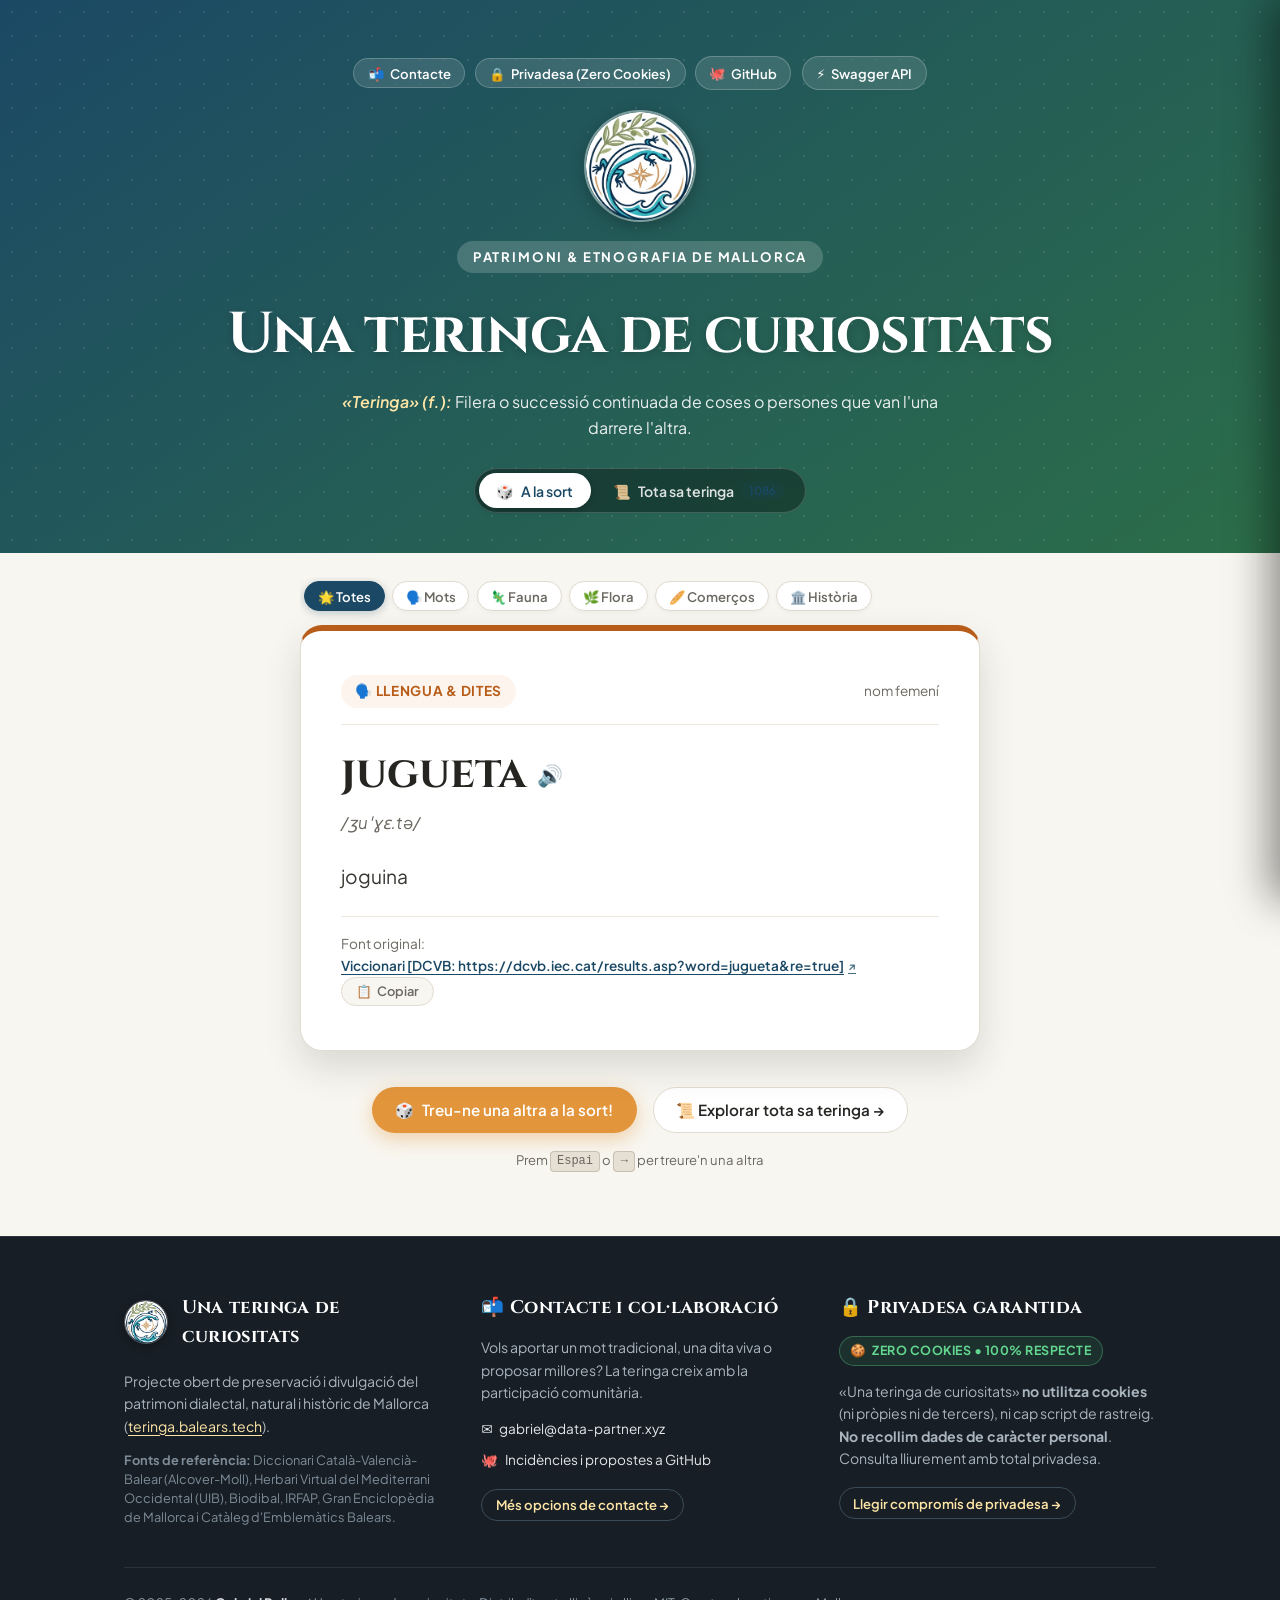
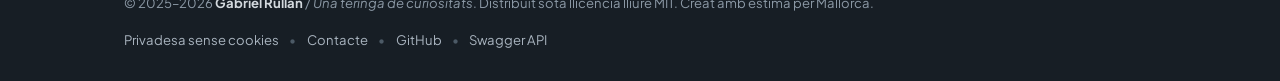
==== commit 61f134a9: "feat(ui,api): restore hero top navigation, integrate official source URLs, and update OpenAPI schema" ====
--- a/web/index.html
+++ b/web/index.html
@@ -28,23 +28,41 @@
   <link rel="preconnect" href="https://fonts.googleapis.com">
   <link rel="preconnect" href="https://fonts.gstatic.com" crossorigin>
   <link href="https://fonts.googleapis.com/css2?family=Cinzel:wght@600;700&family=Plus+Jakarta+Sans:wght@400;500;600;700&display=swap" rel="stylesheet">
-  <link rel="stylesheet" href="style.css">
+  <link rel="stylesheet" href="style.css?v=20261103">
 </head>
 <body>
 
-  <!-- BARRA DE CAPÇALERA COMPACTA I FIXA (MOBILE & DESKTOP FRIENDLY) -->
-  <header class="app-header">
-    <div class="header-inner">
-      <!-- Marca i Logotip -->
-      <a href="/" class="brand-link" aria-label="Inici — Una teringa de curiositats balears">
-        <img src="logo-circle.png" alt="Logotip Una teringa" class="brand-logo" width="40" height="40" fetchpriority="high">
-        <div class="brand-text">
-          <span class="brand-title">Una teringa</span>
-          <span class="brand-sub">Curiositats Balears</span>
-        </div>
-      </a>
-
-      <!-- Commutador de Vistes Central (A la sort / Tota sa teringa) -->
+  <!-- CAPÇALERA PRINCIPAL -->
+  <header class="hero">
+    <div class="container hero-content">
+      <!-- Navegació ràpida superior: Contacte, Privadesa, GitHub, Swagger -->
+      <nav class="hero-top-nav" aria-label="Informació del projecte, contacte i privadesa">
+        <button type="button" class="hero-nav-btn" data-open-modal="contact-modal" aria-label="Obrir apartat de contacte">
+          <span class="icon">📬</span> Contacte
+        </button>
+        <button type="button" class="hero-nav-btn" data-open-modal="privacy-modal" aria-label="Obrir política de privadesa sense cookies">
+          <span class="icon">🔒</span> Privadesa (Zero Cookies)
+        </button>
+        <a href="https://github.com/GabrielRullan/curiositats" target="_blank" rel="noopener noreferrer" class="hero-nav-btn">
+          <span class="icon">🐙</span> GitHub
+        </a>
+        <a href="/swagger/" class="hero-nav-btn">
+          <span class="icon">⚡</span> Swagger API
+        </a>
+      </nav>
+
+      <div class="hero-brand">
+        <a href="/" class="hero-brand-link" aria-label="Inici — Una teringa de curiositats">
+          <img src="logo.svg" alt="Logotip Una teringa de curiositats balears" class="hero-logo" width="112" height="112" fetchpriority="high">
+        </a>
+      </div>
+      <div class="badge-brand">Patrimoni & Etnografia de Mallorca</div>
+      <h1 class="site-title">Una teringa de curiositats</h1>
+      <p class="site-tagline">
+        <em>«Teringa» (f.):</em> Filera o successió continuada de coses o persones que van l'una darrere l'altra.
+      </p>
+
+      <!-- Commutador de vistes principal (Per defecte: Una a la sort) -->
       <nav class="view-switcher" aria-label="Selector de vista principal">
         <button type="button" class="btn-tab active" id="tab-spotlight" data-view="spotlight" aria-label="Vista d'una curiositat a la sort">
           <span class="tab-icon">🎲</span> <span class="tab-label">A la sort</span>
@@ -53,16 +71,6 @@
           <span class="tab-icon">📜</span> <span class="tab-label">Tota sa teringa</span> <span class="tab-badge" id="tab-total-badge">31</span>
         </button>
       </nav>
-
-      <!-- Botó Menú Lateral -->
-      <button type="button" class="btn-drawer-toggle" id="btn-open-drawer" aria-label="Obrir menú lateral d'informació i navegació" aria-controls="side-drawer" aria-expanded="false">
-        <svg class="drawer-icon-svg" width="22" height="22" viewBox="0 0 24 24" fill="none" stroke="currentColor" stroke-width="2.2" stroke-linecap="round" stroke-linejoin="round" aria-hidden="true">
-          <line x1="3" y1="6" x2="21" y2="6"></line>
-          <line x1="3" y1="12" x2="21" y2="12"></line>
-          <line x1="3" y1="18" x2="21" y2="18"></line>
-        </svg>
-        <span class="drawer-btn-label">Menú</span>
-      </button>
     </div>
   </header>
 
@@ -109,7 +117,7 @@
 
         <!-- Peu de la targeta amb font i botó de copiar -->
         <footer class="spotlight-footer">
-          <span class="sp-source" id="sp-source">Font: Diccionari Català-Valencià-Balear (Alcover-Moll)</span>
+          <span class="sp-source" id="sp-source">Font original: <a href="https://dcvb.iec.cat/results.asp?word=Teringa" target="_blank" rel="noopener noreferrer" class="source-link" title="Consulta la font oficial">Diccionari Català-Valencià-Balear (Alcover-Moll) <span class="ext-icon" aria-hidden="true">↗</span></a></span>
           <button type="button" class="btn-action-copy" id="btn-copy-curiosity" aria-label="Copiar text de la curiositat" title="Copiar curiositat">
             <span class="copy-icon" aria-hidden="true">📋</span>
             <span class="copy-label">Copiar</span>
@@ -573,7 +581,7 @@
   <!-- Notificació Toast per a accions ràpides -->
   <div id="toast" class="toast-notification" role="status" aria-live="polite"></div>
 
-  <script src="app.js"></script>
+  <script src="app.js?v=20261103"></script>
   <script>
     // Gestió d'obertura i tancament dels diàlegs de contacte i privadesa
     document.querySelectorAll('[data-open-modal]').forEach(function(btn) {
--- a/web/style.css
+++ b/web/style.css
@@ -1526,3 +1526,46 @@
     display: none;
   }
 }
+
+
+/* Enllaços d'origen / fonts originals amb URL */
+.source-link {
+  color: var(--cat-history);
+  text-decoration: underline;
+  text-underline-offset: 3px;
+  font-weight: 600;
+  transition: all 0.2s ease;
+  display: inline-flex;
+  align-items: center;
+  gap: 0.25rem;
+}
+
+.source-link:hover {
+  color: var(--cat-words);
+  text-decoration-color: var(--cat-words);
+}
+
+.source-link .ext-icon {
+  font-size: 0.85em;
+  text-decoration: none;
+  opacity: 0.8;
+}
+
+.card-source-link {
+  color: var(--cat-history);
+  font-size: 0.78rem;
+  font-weight: 600;
+  text-decoration: none;
+  background: var(--color-surface);
+  padding: 0.15rem 0.55rem;
+  border-radius: var(--radius-full);
+  display: inline-flex;
+  align-items: center;
+  gap: 0.2rem;
+  transition: all 0.2s ease;
+}
+
+.card-source-link:hover {
+  background: var(--cat-history);
+  color: #FFFFFF;
+}
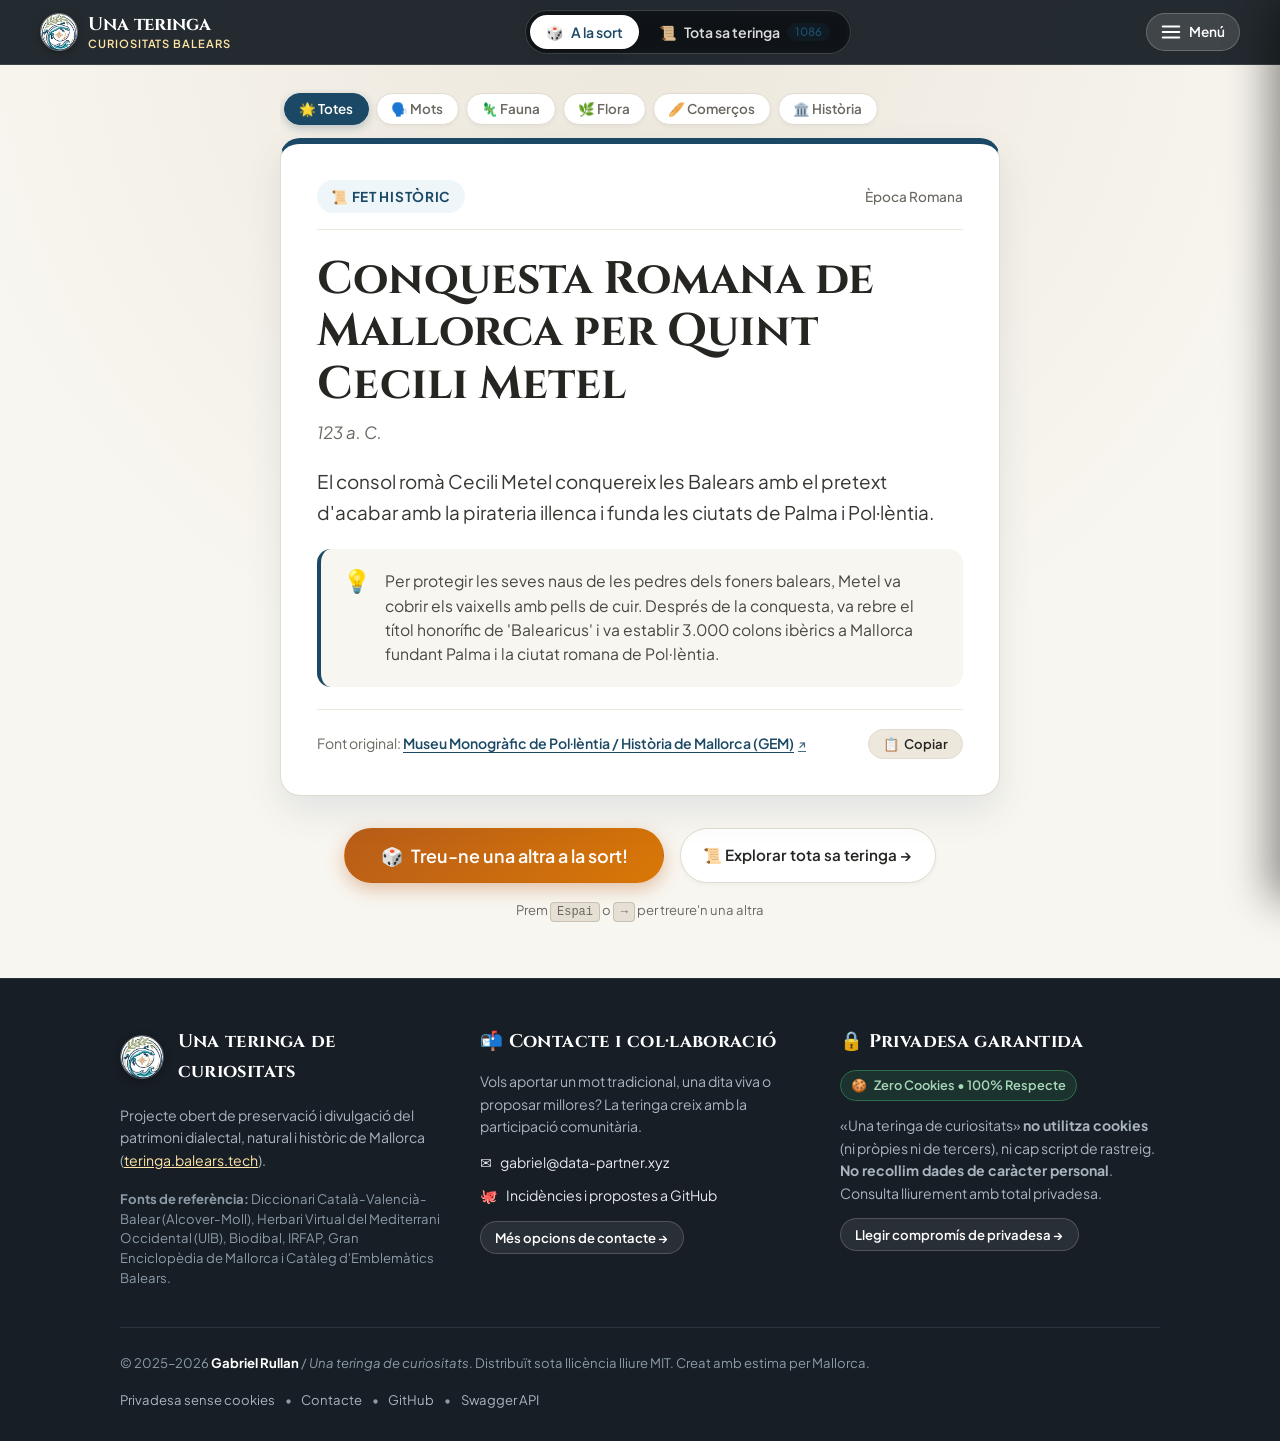
==== commit 2278f777: "feat(ux): redisseny mobile-friendly amb curiositat en primer pla, capcalera compacta i menu lateral " ====
--- a/web/index.html
+++ b/web/index.html
@@ -32,45 +32,37 @@
 </head>
 <body>
 
-  <!-- CAPÇALERA PRINCIPAL -->
-  <header class="hero">
-    <div class="container hero-content">
-      <!-- Navegació ràpida superior: Contacte, Privadesa, GitHub, Swagger -->
-      <nav class="hero-top-nav" aria-label="Informació del projecte, contacte i privadesa">
-        <button type="button" class="hero-nav-btn" data-open-modal="contact-modal" aria-label="Obrir apartat de contacte">
-          <span class="icon">📬</span> Contacte
-        </button>
-        <button type="button" class="hero-nav-btn" data-open-modal="privacy-modal" aria-label="Obrir política de privadesa sense cookies">
-          <span class="icon">🔒</span> Privadesa (Zero Cookies)
-        </button>
-        <a href="https://github.com/GabrielRullan/curiositats" target="_blank" rel="noopener noreferrer" class="hero-nav-btn">
-          <span class="icon">🐙</span> GitHub
-        </a>
-        <a href="/swagger/" class="hero-nav-btn">
-          <span class="icon">⚡</span> Swagger API
-        </a>
-      </nav>
-
-      <div class="hero-brand">
-        <a href="/" class="hero-brand-link" aria-label="Inici — Una teringa de curiositats">
-          <img src="logo.svg" alt="Logotip Una teringa de curiositats balears" class="hero-logo" width="112" height="112" fetchpriority="high">
-        </a>
-      </div>
-      <div class="badge-brand">Patrimoni & Etnografia de Mallorca</div>
-      <h1 class="site-title">Una teringa de curiositats</h1>
-      <p class="site-tagline">
-        <em>«Teringa» (f.):</em> Filera o successió continuada de coses o persones que van l'una darrere l'altra.
-      </p>
-
-      <!-- Commutador de vistes principal (Per defecte: Una a la sort) -->
+  <!-- BARRA DE CAPÇALERA COMPACTA I FIXA (MOBILE & DESKTOP FRIENDLY) -->
+  <header class="app-header">
+    <div class="header-inner">
+      <!-- Marca i Logotip -->
+      <a href="/" class="brand-link" aria-label="Inici — Una teringa de curiositats balears">
+        <img src="logo-circle.png" alt="Logotip Una teringa" class="brand-logo" width="38" height="38" fetchpriority="high">
+        <div class="brand-text">
+          <span class="brand-title">Una teringa</span>
+          <span class="brand-sub">Curiositats Balears</span>
+        </div>
+      </a>
+
+      <!-- Commutador de Vistes Central (A la sort / Tota sa teringa) -->
       <nav class="view-switcher" aria-label="Selector de vista principal">
         <button type="button" class="btn-tab active" id="tab-spotlight" data-view="spotlight" aria-label="Vista d'una curiositat a la sort">
           <span class="tab-icon">🎲</span> <span class="tab-label">A la sort</span>
         </button>
         <button type="button" class="btn-tab" id="tab-teringa" data-view="teringa" aria-label="Vista del catàleg complet de curiositats">
-          <span class="tab-icon">📜</span> <span class="tab-label">Tota sa teringa</span> <span class="tab-badge" id="tab-total-badge">31</span>
+          <span class="tab-icon">📜</span> <span class="tab-label">Tota sa teringa</span> <span class="tab-badge" id="tab-total-badge">1086</span>
         </button>
       </nav>
+
+      <!-- Botó Menú Lateral -->
+      <button type="button" class="btn-drawer-toggle" id="btn-open-drawer" aria-label="Obrir menú lateral d'informació i navegació" aria-controls="side-drawer" aria-expanded="false">
+        <svg class="drawer-icon-svg" width="22" height="22" viewBox="0 0 24 24" fill="none" stroke="currentColor" stroke-width="2.2" stroke-linecap="round" stroke-linejoin="round" aria-hidden="true">
+          <line x1="3" y1="6" x2="21" y2="6"></line>
+          <line x1="3" y1="12" x2="21" y2="12"></line>
+          <line x1="3" y1="18" x2="21" y2="18"></line>
+        </svg>
+        <span class="drawer-btn-label">Menú</span>
+      </button>
     </div>
   </header>
 
--- a/web/style.css
+++ b/web/style.css
@@ -1,5 +1,5 @@
 /* ==========================================================================
-   Una teringa de curiositats — Estils Mediterranis Moderns
+   Una teringa de curiositats — Estils Mediterranis Moderns & Mobile-Friendly
    ========================================================================== */
 
 :root {
@@ -28,11 +28,11 @@
 
   --shadow-sm: 0 2px 4px rgba(38, 37, 34, 0.04);
   --shadow-md: 0 6px 18px rgba(38, 37, 34, 0.08);
-  --shadow-lg: 0 16px 36px rgba(38, 37, 34, 0.14);
+  --shadow-lg: 0 16px 36px rgba(27, 73, 101, 0.1);
 
   --radius-sm: 8px;
   --radius-md: 14px;
-  --radius-lg: 22px;
+  --radius-lg: 20px;
   --radius-full: 9999px;
 }
 
@@ -44,7 +44,7 @@
 
 body {
   font-family: var(--font-sans);
-  background-color: var(--color-bg);
+  background: var(--color-bg) radial-gradient(circle at 50% 0%, #EDE7DC 0%, #F8F6F0 65%) fixed;
   color: var(--color-text);
   line-height: 1.6;
   -webkit-font-smoothing: antialiased;
@@ -57,132 +57,83 @@
   width: 100%;
   max-width: 1080px;
   margin: 0 auto;
-  padding: 0 1.5rem;
+  padding: 0 1.25rem;
 }
 
 /* ==========================================================================
-   HERO & COMMUTADOR DE VISTES
+   BARRA DE CAPÇALERA COMPACTA (APP-HEADER)
    ========================================================================== */
 
-.hero {
-  background: linear-gradient(145deg, #1B4965 0%, #2C6E49 100%);
-  color: #FFFFFF;
-  padding: 3.5rem 0 2.5rem;
-  text-align: center;
-  position: relative;
-  overflow: hidden;
-}
-
-.hero::after {
-  content: "";
-  position: absolute;
-  top: 0; left: 0; right: 0; bottom: 0;
-  background-image: radial-gradient(rgba(255, 255, 255, 0.1) 1px, transparent 1px);
-  background-size: 24px 24px;
-  pointer-events: none;
-}
-
-.hero-content {
-  position: relative;
-  z-index: 2;
-  display: flex;
-  flex-direction: column;
-  align-items: center;
-}
-
-.hero-top-nav {
-  display: flex;
-  align-items: center;
-  justify-content: center;
-  flex-wrap: wrap;
-  gap: 0.6rem;
-  margin-bottom: 1.25rem;
+.app-header {
+  position: sticky;
+  top: 0;
+  z-index: 100;
+  background: rgba(23, 30, 37, 0.94);
+  backdrop-filter: blur(14px);
+  -webkit-backdrop-filter: blur(14px);
+  border-bottom: 1px solid rgba(255, 255, 255, 0.12);
+  padding: 0.65rem 1.25rem;
   width: 100%;
 }
 
-.hero-nav-btn {
-  background: rgba(255, 255, 255, 0.12);
-  backdrop-filter: blur(8px);
-  -webkit-backdrop-filter: blur(8px);
-  border: 1px solid rgba(255, 255, 255, 0.22);
-  color: #FFFFFF;
-  font-family: var(--font-sans);
-  font-size: 0.82rem;
+.header-inner {
+  max-width: 1200px;
+  margin: 0 auto;
+  display: flex;
+  justify-content: space-between;
+  align-items: center;
+  gap: 1rem;
+}
+
+/* Marca i Logotip */
+.brand-link {
+  display: inline-flex;
+  align-items: center;
+  gap: 0.65rem;
+  text-decoration: none;
+  color: #FFFFFF;
+  outline: none;
+  border-radius: var(--radius-sm);
+}
+
+.brand-logo {
+  width: 38px;
+  height: 38px;
+  border-radius: var(--radius-full);
+  box-shadow: 0 2px 8px rgba(0, 0, 0, 0.35);
+  border: 1.5px solid rgba(255, 255, 255, 0.35);
+  display: block;
+  flex-shrink: 0;
+  transition: transform 0.25s ease;
+}
+
+.brand-link:hover .brand-logo,
+.brand-link:focus-visible .brand-logo {
+  transform: scale(1.08) rotate(2deg);
+}
+
+.brand-text {
+  display: flex;
+  flex-direction: column;
+}
+
+.brand-title {
+  font-family: var(--font-serif);
+  font-size: 1.15rem;
+  font-weight: 700;
+  color: #FFFFFF;
+  letter-spacing: -0.01em;
+  line-height: 1.1;
+}
+
+.brand-sub {
+  font-size: 0.7rem;
+  color: #FFE6A7;
   font-weight: 600;
-  padding: 0.35rem 0.85rem;
-  border-radius: var(--radius-full);
-  display: inline-flex;
-  align-items: center;
-  gap: 0.35rem;
-  text-decoration: none;
-  cursor: pointer;
-  transition: all 0.2s ease;
-}
-
-.hero-nav-btn:hover {
-  background: rgba(255, 255, 255, 0.24);
-  border-color: rgba(255, 255, 255, 0.4);
-  transform: translateY(-1px);
-}
-
-.hero-brand {
-  margin-bottom: 1.15rem;
-  display: flex;
-  justify-content: center;
-  align-items: center;
-}
-
-.hero-brand-link {
-  display: inline-block;
-  outline: none;
-}
-
-.hero-logo {
-  border-radius: 50%;
-  box-shadow: 0 4px 16px rgba(0, 0, 0, 0.25);
-  border: 2px solid rgba(255, 255, 255, 0.4);
-  transition: transform 0.3s ease;
-  display: block;
-}
-
-.hero-brand-link:hover .hero-logo,
-.hero-brand-link:focus-visible .hero-logo {
-  transform: scale(1.05);
-}
-
-.badge-brand {
-  display: inline-block;
-  font-size: 0.82rem;
   text-transform: uppercase;
-  letter-spacing: 0.14em;
-  font-weight: 700;
-  background: rgba(255, 255, 255, 0.18);
-  backdrop-filter: blur(4px);
-  padding: 0.35rem 1rem;
-  border-radius: var(--radius-full);
-  margin-bottom: 1rem;
-}
-
-.site-title {
-  font-family: var(--font-serif);
-  font-size: clamp(2.2rem, 5vw, 3.6rem);
-  font-weight: 700;
-  letter-spacing: -0.02em;
-  margin-bottom: 0.5rem;
-  text-shadow: 0 2px 8px rgba(0, 0, 0, 0.2);
-}
-
-.site-tagline {
-  max-width: 620px;
-  font-size: 1rem;
-  color: rgba(255, 255, 255, 0.9);
-  margin-bottom: 1.75rem;
-}
-
-.site-tagline em {
-  color: #FFE6A7;
-  font-style: italic;
-  font-weight: 600;
+  letter-spacing: 0.08em;
+  line-height: 1.1;
+  margin-top: 0.15rem;
 }
 
 /* Commutador de vistes destacat (Tabs) */
@@ -203,7 +154,7 @@
   font-family: var(--font-sans);
   font-size: 0.88rem;
   font-weight: 600;
-  padding: 0.5rem 1.1rem;
+  padding: 0.45rem 1rem;
   border-radius: var(--radius-full);
   cursor: pointer;
   display: inline-flex;
@@ -272,28 +223,75 @@
 }
 
 /* ==========================================================================
-   VISTA 1: SPOTLIGHT ("UNA A LA SORT")
+   VISTA 1: SPOTLIGHT ("UNA A LA SORT" / LA CURIOSITAT EN PRIMER PLA)
    ========================================================================== */
 
 .spotlight-container {
   padding-top: 1.5rem;
-  padding-bottom: 4rem;
-  display: flex;
-  flex-direction: column;
-  align-items: center;
-}
-
+  padding-bottom: 3.5rem;
+  display: flex;
+  flex-direction: column;
+  align-items: center;
+  width: 100%;
+}
+
+/* Filtres ràpids per a la curiositat a la sort */
+.spotlight-quick-filters {
+  display: flex;
+  gap: 0.45rem;
+  overflow-x: auto;
+  padding: 0.25rem 0.25rem 0.85rem;
+  width: 100%;
+  max-width: 720px;
+  justify-content: flex-start;
+  scrollbar-width: none;
+  -webkit-overflow-scrolling: touch;
+}
+
+.spotlight-quick-filters::-webkit-scrollbar {
+  display: none;
+}
+
+.sp-filter-chip {
+  border: 1px solid var(--color-border);
+  background: var(--color-card-bg);
+  color: var(--color-text-muted);
+  font-family: var(--font-sans);
+  font-size: 0.84rem;
+  font-weight: 600;
+  padding: 0.4rem 0.9rem;
+  border-radius: var(--radius-full);
+  cursor: pointer;
+  white-space: nowrap;
+  transition: all 0.2s ease;
+  box-shadow: var(--shadow-sm);
+}
+
+.sp-filter-chip:hover {
+  color: var(--color-text);
+  border-color: #B5ADA1;
+  background: var(--color-surface);
+}
+
+.sp-filter-chip.active {
+  background: #1B4965;
+  color: #FFFFFF;
+  border-color: #1B4965;
+  box-shadow: 0 3px 10px rgba(27, 73, 101, 0.28);
+}
+
+/* Targeta d'impacte Spotlight */
 .spotlight-card {
   background: var(--color-card-bg);
   border: 1px solid var(--color-border);
   border-radius: var(--radius-lg);
   box-shadow: var(--shadow-lg);
   width: 100%;
-  max-width: 680px;
-  padding: 2.75rem 2.5rem;
-  display: flex;
-  flex-direction: column;
-  gap: 1.5rem;
+  max-width: 720px;
+  padding: 2.25rem 2.25rem;
+  display: flex;
+  flex-direction: column;
+  gap: 1.4rem;
   position: relative;
   transition: opacity 0.25s ease, transform 0.25s ease;
 }
@@ -325,34 +323,59 @@
 
 .sp-origin-tag {
   font-size: 0.85rem;
+  font-weight: 500;
   color: var(--color-text-muted);
 }
 
 .spotlight-body {
   display: flex;
   flex-direction: column;
-  gap: 1rem;
+  gap: 0.85rem;
 }
 
 .sp-title {
   font-family: var(--font-serif);
-  font-size: clamp(2rem, 4vw, 2.75rem);
+  font-size: clamp(2rem, 5vw, 2.85rem);
   line-height: 1.15;
   color: var(--color-text);
+  display: flex;
+  align-items: center;
+  flex-wrap: wrap;
+  gap: 0.5rem;
+}
+
+.card-audio-btn {
+  background: var(--color-surface);
+  border: 1px solid var(--color-border);
+  border-radius: 50%;
+  width: 36px;
+  height: 36px;
+  display: inline-flex;
+  align-items: center;
+  justify-content: center;
+  font-size: 1.1rem;
+  cursor: pointer;
+  transition: all 0.2s ease;
+  vertical-align: middle;
+}
+
+.card-audio-btn:hover {
+  background: #E2DBD0;
+  transform: scale(1.1);
 }
 
 .sp-subtitle {
   font-size: 1.05rem;
   color: var(--color-text-muted);
   font-style: italic;
-  margin-top: -0.35rem;
+  margin-top: -0.25rem;
 }
 
 .sp-definition {
-  font-size: 1.2rem;
+  font-size: 1.18rem;
   line-height: 1.65;
   color: #383632;
-  margin-top: 0.5rem;
+  margin-top: 0.35rem;
 }
 
 .sp-curiosity-box {
@@ -361,6 +384,7 @@
   padding: 1.25rem 1.4rem;
   display: flex;
   gap: 0.85rem;
+  align-items: flex-start;
   border-left: 4px solid var(--cat-history);
   margin-top: 0.5rem;
 }
@@ -368,838 +392,84 @@
 .sp-box-icon {
   font-size: 1.4rem;
   line-height: 1;
+  flex-shrink: 0;
 }
 
 .sp-box-text {
-  font-size: 1rem;
+  font-size: 0.98rem;
   color: #4A4742;
   line-height: 1.55;
 }
 
 .spotlight-footer {
   border-top: 1px solid var(--color-surface);
-  padding-top: 1rem;
-  font-size: 0.85rem;
+  padding-top: 1.15rem;
+  display: flex;
+  justify-content: space-between;
+  align-items: center;
+  flex-wrap: wrap;
+  gap: 0.75rem;
+  font-size: 0.88rem;
   color: var(--color-text-muted);
 }
 
-/* Controls a la sort */
+/* Enllaços d'origen / fonts originals amb URL */
+.source-link {
+  color: var(--cat-history);
+  text-decoration: underline;
+  text-underline-offset: 3px;
+  font-weight: 600;
+  transition: all 0.2s ease;
+  display: inline-flex;
+  align-items: center;
+  gap: 0.25rem;
+}
+
+.source-link:hover {
+  color: var(--cat-words);
+  text-decoration-color: var(--cat-words);
+}
+
+.source-link .ext-icon {
+  font-size: 0.85em;
+  text-decoration: none;
+  opacity: 0.8;
+}
+
+.btn-action-copy {
+  background: var(--color-surface);
+  border: 1px solid var(--color-border);
+  border-radius: var(--radius-full);
+  padding: 0.35rem 0.85rem;
+  font-family: var(--font-sans);
+  font-size: 0.82rem;
+  font-weight: 600;
+  color: var(--color-text);
+  cursor: pointer;
+  display: inline-flex;
+  align-items: center;
+  gap: 0.35rem;
+  transition: all 0.2s ease;
+}
+
+.btn-action-copy:hover {
+  background: #E2DBD0;
+  transform: translateY(-1px);
+}
+
+.btn-action-copy:active {
+  transform: translateY(0);
+}
+
+/* Accions principals a la sort */
 .spotlight-actions {
   display: flex;
   gap: 1rem;
   flex-wrap: wrap;
   justify-content: center;
-  margin-top: 2.25rem;
+  margin-top: 2rem;
   width: 100%;
-  max-width: 680px;
-}
-
-.btn-lg {
-  font-size: 1.15rem;
-  padding: 1rem 2.2rem;
-  box-shadow: 0 6px 18px rgba(226, 149, 59, 0.4);
-}
-
-/* ==========================================================================
-   BOTONS ESTÀNDARD
-   ========================================================================== */
-
-.btn {
-  display: inline-flex;
-  align-items: center;
-  gap: 0.5rem;
-  font-family: var(--font-sans);
-  font-size: 0.95rem;
-  font-weight: 600;
-  padding: 0.75rem 1.4rem;
-  border-radius: var(--radius-full);
-  cursor: pointer;
-  border: 1px solid transparent;
-  transition: all 0.2s ease;
-  text-decoration: none;
-}
-
-.btn-primary {
-  background-color: #E2953B;
-  color: #FFFFFF;
-}
-
-.btn-primary:hover {
-  background-color: #D38426;
-  transform: translateY(-2px);
-}
-
-.btn-secondary {
-  background-color: var(--color-card-bg);
-  color: var(--color-text);
-  border-color: var(--color-border);
-}
-
-.btn-secondary:hover {
-  background-color: var(--color-surface);
-  border-color: var(--color-text-muted);
-}
-
-.btn-sm {
-  font-size: 0.85rem;
-  padding: 0.45rem 0.9rem;
-}
-
-/* ==========================================================================
-   VISTA 2: CONTROLS DE TOTA SA TERINGA
-   ========================================================================== */
-
-.controls-bar {
-  background: var(--color-card-bg);
-  border-bottom: 1px solid var(--color-border);
-  padding: 1.25rem 0;
-  position: sticky;
-  top: 0;
-  z-index: 100;
-  box-shadow: var(--shadow-sm);
-}
-
-.controls-inner {
-  display: flex;
-  flex-direction: column;
-  gap: 1rem;
-}
-
-.search-box {
-  position: relative;
-  width: 100%;
-}
-
-.search-icon {
-  position: absolute;
-  left: 1.1rem;
-  top: 50%;
-  transform: translateY(-50%);
-  pointer-events: none;
-  font-size: 1.1rem;
-  opacity: 0.6;
-}
-
-.search-box input[type="search"] {
-  width: 100%;
-  padding: 0.85rem 1rem 0.85rem 3rem;
-  font-family: var(--font-sans);
-  font-size: 1rem;
-  border: 1px solid var(--color-border);
-  border-radius: var(--radius-md);
-  background-color: var(--color-bg);
-  color: var(--color-text);
-  outline: none;
-  transition: all 0.2s ease;
-}
-
-.search-box input[type="search"]:focus {
-  border-color: var(--cat-history);
-  background-color: #FFFFFF;
-  box-shadow: 0 0 0 3px rgba(27, 73, 101, 0.15);
-}
-
-.visually-hidden {
-  position: absolute;
-  width: 1px;
-  height: 1px;
-  padding: 0;
-  margin: -1px;
-  overflow: hidden;
-  clip: rect(0, 0, 0, 0);
-  border: 0;
-}
-
-.filter-pills {
-  display: flex;
-  flex-wrap: wrap;
-  gap: 0.5rem;
-}
-
-.pill {
-  border: 1px solid var(--color-border);
-  background: var(--color-bg);
-  padding: 0.45rem 0.95rem;
-  border-radius: var(--radius-full);
-  font-size: 0.88rem;
-  font-weight: 600;
-  color: var(--color-text-muted);
-  cursor: pointer;
-  display: inline-flex;
-  align-items: center;
-  gap: 0.4rem;
-  transition: all 0.15s ease;
-}
-
-.pill:hover {
-  background: var(--color-surface);
-  color: var(--color-text);
-}
-
-.pill.active {
-  background: var(--color-text);
-  color: #FFFFFF;
-  border-color: var(--color-text);
-}
-
-.pill-count {
-  font-size: 0.75rem;
-  padding: 0.1rem 0.45rem;
-  background: rgba(0, 0, 0, 0.08);
-  border-radius: var(--radius-full);
-}
-
-.pill.active .pill-count {
-  background: rgba(255, 255, 255, 0.25);
-  color: #FFFFFF;
-}
-
-/* ==========================================================================
-   FEED DE LA TERINGA
-   ========================================================================== */
-
-.teringa-container {
-  padding-top: 2rem;
-  padding-bottom: 5rem;
-}
-
-.teringa-header {
-  display: flex;
-  justify-content: space-between;
-  align-items: center;
-  margin-bottom: 1.5rem;
-  border-bottom: 2px solid var(--color-surface);
-  padding-bottom: 0.75rem;
-  flex-wrap: wrap;
-  gap: 0.75rem;
-}
-
-.teringa-header h2 {
-  font-family: var(--font-serif);
-  font-size: 1.5rem;
-  color: var(--color-text);
-}
-
-.teringa-header-actions {
-  display: flex;
-  align-items: center;
-  gap: 1rem;
-}
-
-.results-counter {
-  font-size: 0.88rem;
-  color: var(--color-text-muted);
-}
-
-.teringa-feed {
-  display: grid;
-  grid-template-columns: repeat(auto-fill, minmax(320px, 1fr));
-  gap: 1.5rem;
-}
-
-.card-curiositat {
-  background: var(--color-card-bg);
-  border: 1px solid var(--color-border);
-  border-radius: var(--radius-md);
-  padding: 1.5rem;
-  display: flex;
-  flex-direction: column;
-  justify-content: space-between;
-  transition: transform 0.2s ease, box-shadow 0.2s ease, border-color 0.2s ease;
-  cursor: pointer;
-}
-
-.card-curiositat:hover {
-  transform: translateY(-4px);
-  box-shadow: var(--shadow-md);
-}
-
-.card-top {
-  display: flex;
-  justify-content: space-between;
-  align-items: center;
-  margin-bottom: 0.85rem;
-}
-
-.card-tag {
-  font-size: 0.75rem;
-  font-weight: 700;
-  text-transform: uppercase;
-  letter-spacing: 0.05em;
-  padding: 0.25rem 0.65rem;
-  border-radius: var(--radius-full);
-}
-
-.card-type-icon {
-  font-size: 1.2rem;
-}
-
-.card-title {
-  font-family: var(--font-serif);
-  font-size: 1.35rem;
-  line-height: 1.25;
-  color: var(--color-text);
-  margin-bottom: 0.25rem;
-}
-
-.card-subtitle {
-  font-size: 0.85rem;
-  color: var(--color-text-muted);
-  font-style: italic;
-  margin-bottom: 0.85rem;
-}
-
-.card-snippet {
-  font-size: 0.94rem;
-  color: #4A4843;
-  margin-bottom: 1.25rem;
-  line-height: 1.55;
-  flex: 1;
-}
-
-.card-bottom {
-  display: flex;
-  justify-content: space-between;
-  align-items: center;
-  font-size: 0.82rem;
-  border-top: 1px solid var(--color-surface);
-  padding-top: 0.75rem;
-  color: var(--color-text-muted);
-}
-
-.card-readmore {
-  font-weight: 600;
-  color: var(--cat-history);
-}
-
-.card-words { border-top: 4px solid var(--cat-words); }
-.card-words .card-tag { background: var(--cat-words-bg); color: var(--cat-words); }
-
-.card-fauna { border-top: 4px solid var(--cat-fauna); }
-.card-fauna .card-tag { background: var(--cat-fauna-bg); color: var(--cat-fauna); }
-
-.card-flora { border-top: 4px solid var(--cat-flora); }
-.card-flora .card-tag { background: var(--cat-flora-bg); color: var(--cat-flora); }
-
-.card-businesses { border-top: 4px solid var(--cat-businesses); }
-.card-businesses .card-tag { background: var(--cat-businesses-bg); color: var(--cat-businesses); }
-
-.card-history { border-top: 4px solid var(--cat-history); }
-.card-history .card-tag { background: var(--cat-history-bg); color: var(--cat-history); }
-
-/* ==========================================================================
-   MODAL DIALOG NADIU (<dialog>)
-   ========================================================================== */
-
-dialog:modal {
-  overscroll-behavior: contain;
-  border: none;
-  padding: 0;
-  background: transparent;
-  width: 90%;
-  max-width: 600px;
-  margin: auto;
-}
-
-dialog::backdrop {
-  overflow: hidden;
-  overscroll-behavior: contain;
-  background: rgba(18, 25, 33, 0.7);
-  backdrop-filter: blur(5px);
-}
-
-.modal-box {
-  background: var(--color-card-bg);
-  border-radius: var(--radius-lg);
-  box-shadow: var(--shadow-lg);
-  padding: 2rem;
-  position: relative;
-  display: flex;
-  flex-direction: column;
-  gap: 1.25rem;
-  border: 1px solid var(--color-border);
-}
-
-.modal-header {
-  display: flex;
-  justify-content: space-between;
-  align-items: center;
-}
-
-.modal-badge {
-  font-size: 0.8rem;
-  font-weight: 700;
-  text-transform: uppercase;
-  padding: 0.3rem 0.8rem;
-  border-radius: var(--radius-full);
-}
-
-.modal-close {
-  background: var(--color-surface);
-  border: none;
-  font-size: 1.1rem;
-  width: 34px;
-  height: 34px;
-  border-radius: var(--radius-full);
-  display: inline-flex;
-  align-items: center;
-  justify-content: center;
-  cursor: pointer;
-  transition: all 0.2s ease;
-}
-
-.modal-close:hover {
-  background: var(--color-border);
-}
-
-.modal-title {
-  font-family: var(--font-serif);
-  font-size: 1.85rem;
-  color: var(--color-text);
-  line-height: 1.2;
-}
-
-.modal-subtitle {
-  font-size: 1rem;
-  color: var(--color-text-muted);
-  font-style: italic;
-  margin-top: 0.2rem;
-}
-
-.modal-content {
-  font-size: 1.05rem;
-  line-height: 1.65;
-  color: var(--color-text);
-}
-
-.modal-extra {
-  background: var(--color-bg);
-  padding: 1rem 1.2rem;
-  border-radius: var(--radius-sm);
-  border-left: 3px solid var(--cat-history);
-  font-size: 0.95rem;
-  color: #3C3A36;
-}
-
-.modal-meta {
-  font-size: 0.82rem;
-  color: var(--color-text-muted);
-  border-top: 1px solid var(--color-surface);
-  padding-top: 0.8rem;
-}
-
-.modal-footer {
-  display: flex;
-  justify-content: flex-end;
-}
-
-/* Modals de Contacte i Privadesa */
-.modal-badge-contact {
-  background-color: var(--cat-history);
-  color: #FFFFFF;
-}
-
-.modal-badge-privacy {
-  background-color: var(--cat-fauna);
-  color: #FFFFFF;
-}
-
-.modal-cards-grid {
-  display: flex;
-  flex-direction: column;
-  gap: 1rem;
-  margin-top: 1.25rem;
-}
-
-.modal-info-card {
-  background: var(--color-bg);
-  border: 1px solid var(--color-border);
-  border-radius: var(--radius-md);
-  padding: 1.1rem 1.25rem;
-  display: flex;
-  flex-direction: column;
-  gap: 0.45rem;
-}
-
-.info-card-header {
-  display: flex;
-  align-items: center;
-  gap: 0.5rem;
-  font-size: 0.95rem;
-  color: var(--color-text);
-}
-
-.info-card-icon {
-  font-size: 1.1rem;
-}
-
-.privacy-notice-callout {
-  background: #EAF4EE;
-  border: 1px solid #C1DEC9;
-  border-left: 4px solid var(--cat-fauna);
-  border-radius: var(--radius-md);
-  padding: 1.1rem 1.25rem;
-  display: flex;
-  align-items: flex-start;
-  gap: 0.75rem;
-  margin-bottom: 1.25rem;
-  color: #1B432E;
-}
-
-.privacy-notice-callout .callout-icon {
-  font-size: 1.4rem;
-  line-height: 1;
-}
-
-.privacy-points {
-  display: flex;
-  flex-direction: column;
-  gap: 1rem;
-}
-
-.privacy-point-item {
-  display: flex;
-  align-items: flex-start;
-  gap: 0.75rem;
-  font-size: 0.92rem;
-  line-height: 1.5;
-}
-
-.point-check {
-  background: var(--cat-fauna);
-  color: #FFFFFF;
-  border-radius: var(--radius-full);
-  width: 22px;
-  height: 22px;
-  min-width: 22px;
-  display: inline-flex;
-  align-items: center;
-  justify-content: center;
-  font-weight: 700;
-  font-size: 0.8rem;
-  margin-top: 0.15rem;
-}
-
-/* ==========================================================================
-   FOOTER (PEU DE PÀGINA ENRIQUIT)
-   ========================================================================== */
-
-.site-footer {
-  background: #171E25;
-  color: #D3D9DE;
-  padding: 3.5rem 0 2rem;
-  font-size: 0.9rem;
-  margin-top: auto;
-  border-top: 1px solid #2A343E;
-}
-
-.footer-content {
-  display: flex;
-  flex-direction: column;
-  gap: 2.5rem;
-}
-
-.footer-grid {
-  display: grid;
-  grid-template-columns: repeat(auto-fit, minmax(280px, 1fr));
-  gap: 2.5rem;
-  text-align: left;
-}
-
-.footer-col {
-  display: flex;
-  flex-direction: column;
-  gap: 0.85rem;
-}
-
-.footer-brand-header {
-  display: flex;
-  align-items: center;
-  gap: 0.85rem;
-  margin-bottom: 0.25rem;
-}
-
-.footer-logo {
-  width: 44px;
-  height: 44px;
-  border-radius: var(--radius-full);
-  border: 1.5px solid rgba(255, 255, 255, 0.25);
-  box-shadow: 0 2px 8px rgba(0, 0, 0, 0.3);
-  flex-shrink: 0;
-}
-
-.footer-col-title {
-  font-family: var(--font-serif);
-  font-size: 1.15rem;
-  font-weight: 700;
-  color: #FFFFFF;
-  letter-spacing: 0.02em;
-  display: flex;
-  align-items: center;
-  gap: 0.4rem;
-}
-
-.footer-desc {
-  font-size: 0.88rem;
-  color: #A9B4BF;
-  line-height: 1.6;
-}
-
-.footer-accent-link {
-  color: #FFE6A7;
-  text-decoration: underline;
-  text-underline-offset: 3px;
-}
-
-.footer-accent-link:hover {
-  color: #FFFFFF;
-}
-
-.sources-note {
-  color: #7D8B98;
-  font-size: 0.8rem;
-  line-height: 1.5;
-}
-
-.footer-link-list {
-  list-style: none;
-  display: flex;
-  flex-direction: column;
-  gap: 0.5rem;
-}
-
-.footer-action-link {
-  color: #E2E6EA;
-  text-decoration: none;
-  font-size: 0.85rem;
-  display: inline-flex;
-  align-items: center;
-  gap: 0.4rem;
-  transition: color 0.15s ease;
-  word-break: break-all;
-}
-
-.footer-action-link:hover {
-  color: #FFE6A7;
-}
-
-.btn-footer-modal {
-  background: transparent;
-  border: 1px solid #3B4B59;
-  color: #FFE6A7;
-  font-family: var(--font-sans);
-  font-size: 0.82rem;
-  font-weight: 600;
-  padding: 0.4rem 0.85rem;
-  border-radius: var(--radius-full);
-  cursor: pointer;
-  align-self: flex-start;
-  transition: all 0.2s ease;
-  margin-top: 0.25rem;
-}
-
-.btn-footer-modal:hover {
-  background: rgba(255, 230, 167, 0.12);
-  border-color: #FFE6A7;
-  color: #FFFFFF;
-}
-
-.privacy-badge {
-  display: inline-flex;
-  align-items: center;
-  gap: 0.35rem;
-  font-size: 0.78rem;
-  font-weight: 700;
-  letter-spacing: 0.04em;
-  text-transform: uppercase;
-  background: rgba(44, 110, 73, 0.25);
-  color: #62D68F;
-  border: 1px solid rgba(98, 214, 143, 0.35);
-  padding: 0.25rem 0.65rem;
-  border-radius: var(--radius-full);
-  align-self: flex-start;
-}
-
-.footer-bottom {
-  border-top: 1px solid #28333D;
-  padding-top: 1.5rem;
-  display: flex;
-  justify-content: space-between;
-  align-items: center;
-  flex-wrap: wrap;
-  gap: 1rem;
-  font-size: 0.82rem;
-  color: #8C99A6;
-}
-
-.footer-copy strong {
-  color: #D3D9DE;
-}
-
-.footer-bottom-nav {
-  display: flex;
-  align-items: center;
-  gap: 0.65rem;
-  flex-wrap: wrap;
-}
-
-.footer-text-btn {
-  background: none;
-  border: none;
-  color: #A9B4BF;
-  font-family: var(--font-sans);
-  font-size: 0.82rem;
-  cursor: pointer;
-  padding: 0;
-  transition: color 0.15s ease;
-}
-
-.footer-text-btn:hover {
-  color: #FFE6A7;
-  text-decoration: underline;
-}
-
-.footer-bottom-link {
-  color: #A9B4BF;
-  text-decoration: none;
-  transition: color 0.15s ease;
-}
-
-.footer-bottom-link:hover {
-  color: #FFE6A7;
-  text-decoration: underline;
-}
-
-.nav-sep {
-  color: #4C5A66;
-}
-
-/* ==========================================================================
-   RESPONSIVITAT
-   ========================================================================== */
-
-@media (max-width: 640px) {
-  .hero {
-    padding: 2.5rem 0 2rem;
-  }
-  .spotlight-card {
-    padding: 1.75rem 1.25rem;
-  }
-  .teringa-feed {
-    grid-template-columns: 1fr;
-  }
-  .filter-pills {
-    overflow-x: auto;
-    padding-bottom: 0.25rem;
-    flex-wrap: nowrap;
-  }
-  .spotlight-actions {
-    flex-direction: column;
-  }
-  .btn-lg {
-    width: 100%;
-    justify-content: center;
-  }
-  .footer-grid {
-    grid-template-columns: 1fr;
-    gap: 2rem;
-  }
-  .footer-bottom {
-    flex-direction: column;
-    align-items: flex-start;
-  }
-}
-
-.card-audio-btn {
-  background: var(--color-surface);
-  border: 1px solid var(--color-border);
-  color: var(--color-text);
-  border-radius: var(--radius-full);
-  font-size: 1rem;
-  padding: 4px 8px;
-  cursor: pointer;
-  transition: transform 0.15s ease, background 0.15s ease;
-  line-height: 1;
-}
-.card-audio-btn:hover {
-  background: var(--cat-words-bg);
-  transform: scale(1.1);
-}
-
-
-/* ==========================================================================
-   FILTRES RÀPIDS SPOTLIGHT & ACCIONS DE CURIOSITAT
-   ========================================================================== */
-
-.spotlight-quick-filters {
-  display: flex;
-  gap: 0.45rem;
-  overflow-x: auto;
-  padding: 0.25rem 0.25rem 0.85rem;
-  width: 100%;
-  max-width: 680px;
-  justify-content: flex-start;
-  scrollbar-width: none;
-  -webkit-overflow-scrolling: touch;
-}
-
-.spotlight-quick-filters::-webkit-scrollbar {
-  display: none;
-}
-
-.sp-filter-chip {
-  border: 1px solid var(--color-border);
-  background: var(--color-card-bg);
-  color: var(--color-text-muted);
-  font-family: var(--font-sans);
-  font-size: 0.82rem;
-  font-weight: 600;
-  padding: 0.35rem 0.8rem;
-  border-radius: var(--radius-full);
-  cursor: pointer;
-  white-space: nowrap;
-  transition: all 0.2s ease;
-  box-shadow: var(--shadow-sm);
-}
-
-.sp-filter-chip:hover {
-  color: var(--color-text);
-  border-color: #B5ADA1;
-  background: var(--color-surface);
-}
-
-.sp-filter-chip.active {
-  background: #1B4965;
-  color: #FFFFFF;
-  border-color: #1B4965;
-  box-shadow: 0 2px 8px rgba(27, 73, 101, 0.28);
-}
-
-.btn-action-copy {
-  background: var(--color-bg);
-  border: 1px solid var(--color-border);
-  border-radius: var(--radius-full);
-  padding: 0.35rem 0.85rem;
-  font-family: var(--font-sans);
-  font-size: 0.8rem;
-  font-weight: 600;
-  color: var(--color-text-muted);
-  cursor: pointer;
-  display: inline-flex;
-  align-items: center;
-  gap: 0.35rem;
-  transition: all 0.2s ease;
-}
-
-.btn-action-copy:hover {
-  background: var(--color-surface);
-  color: var(--color-text);
-  border-color: #B5ADA1;
-  transform: translateY(-1px);
-}
-
-.btn-action-copy:active {
-  transform: translateY(0);
+  max-width: 720px;
 }
 
 .spotlight-hint {
@@ -1216,6 +486,326 @@
   font-family: monospace;
   font-size: 0.75rem;
   border: 1px solid #C8C0B2;
+}
+
+/* ==========================================================================
+   BOTONS ESTÀNDARD
+   ========================================================================== */
+
+.btn {
+  display: inline-flex;
+  align-items: center;
+  gap: 0.5rem;
+  font-family: var(--font-sans);
+  font-size: 0.95rem;
+  font-weight: 600;
+  padding: 0.75rem 1.4rem;
+  border-radius: var(--radius-full);
+  cursor: pointer;
+  border: 1px solid transparent;
+  transition: all 0.2s ease;
+  text-decoration: none;
+}
+
+.btn-primary {
+  background: linear-gradient(135deg, #B85D19 0%, #D97706 100%);
+  color: #FFFFFF;
+  box-shadow: 0 6px 18px rgba(184, 93, 25, 0.35);
+}
+
+.btn-primary:hover {
+  transform: translateY(-2px);
+  box-shadow: 0 10px 24px rgba(184, 93, 25, 0.45);
+}
+
+.btn-primary:active {
+  transform: translateY(1px);
+}
+
+.btn-secondary {
+  background: #FFFFFF;
+  color: var(--color-text);
+  border-color: var(--color-border);
+  box-shadow: var(--shadow-sm);
+}
+
+.btn-secondary:hover {
+  background: var(--color-surface);
+  border-color: #B5ADA1;
+  transform: translateY(-1px);
+}
+
+.btn-lg {
+  font-size: 1.12rem;
+  padding: 0.95rem 2.2rem;
+}
+
+.btn-sm {
+  font-size: 0.82rem;
+  padding: 0.45rem 0.9rem;
+}
+
+/* ==========================================================================
+   VISTA 2: TOTA SA TERINGA (CATÀLEG I FILTRES)
+   ========================================================================== */
+
+.controls-bar {
+  background: #FFFFFF;
+  border-bottom: 1px solid var(--color-border);
+  padding: 1.25rem 0;
+  position: sticky;
+  top: 56px;
+  z-index: 50;
+  box-shadow: var(--shadow-sm);
+}
+
+.controls-inner {
+  display: flex;
+  flex-direction: column;
+  gap: 1rem;
+}
+
+.search-box {
+  position: relative;
+  width: 100%;
+}
+
+.search-icon {
+  position: absolute;
+  left: 1.1rem;
+  top: 50%;
+  transform: translateY(-50%);
+  font-size: 1.1rem;
+  pointer-events: none;
+}
+
+.search-box input {
+  width: 100%;
+  padding: 0.85rem 1.2rem 0.85rem 2.85rem;
+  font-family: var(--font-sans);
+  font-size: 0.95rem;
+  background: var(--color-bg);
+  border: 1px solid var(--color-border);
+  border-radius: var(--radius-full);
+  color: var(--color-text);
+  outline: none;
+  transition: all 0.2s ease;
+}
+
+.search-box input:focus {
+  background: #FFFFFF;
+  border-color: var(--cat-history);
+  box-shadow: 0 0 0 3px rgba(27, 73, 101, 0.15);
+}
+
+.filter-pills {
+  display: flex;
+  gap: 0.5rem;
+  overflow-x: auto;
+  padding-bottom: 0.25rem;
+  scrollbar-width: none;
+}
+
+.filter-pills::-webkit-scrollbar {
+  display: none;
+}
+
+.pill {
+  border: 1px solid var(--color-border);
+  background: var(--color-bg);
+  color: var(--color-text-muted);
+  font-family: var(--font-sans);
+  font-size: 0.85rem;
+  font-weight: 600;
+  padding: 0.4rem 0.95rem;
+  border-radius: var(--radius-full);
+  cursor: pointer;
+  display: inline-flex;
+  align-items: center;
+  gap: 0.4rem;
+  white-space: nowrap;
+  transition: all 0.2s ease;
+}
+
+.pill:hover {
+  background: var(--color-surface);
+  color: var(--color-text);
+}
+
+.pill.active {
+  background: var(--color-text);
+  color: #FFFFFF;
+  border-color: var(--color-text);
+}
+
+.pill-words.active { background: var(--cat-words); border-color: var(--cat-words); }
+.pill-fauna.active { background: var(--cat-fauna); border-color: var(--cat-fauna); }
+.pill-flora.active { background: var(--cat-flora); border-color: var(--cat-flora); }
+.pill-businesses.active { background: var(--cat-businesses); border-color: var(--cat-businesses); }
+.pill-history.active { background: var(--cat-history); border-color: var(--cat-history); }
+
+.pill-count {
+  font-size: 0.72rem;
+  background: rgba(0, 0, 0, 0.1);
+  padding: 0.1rem 0.45rem;
+  border-radius: var(--radius-full);
+}
+
+.pill.active .pill-count {
+  background: rgba(255, 255, 255, 0.25);
+  color: #FFFFFF;
+}
+
+/* Feed Grid */
+.teringa-container {
+  padding: 2.5rem 1.25rem 4rem;
+}
+
+.teringa-header {
+  display: flex;
+  justify-content: space-between;
+  align-items: center;
+  margin-bottom: 1.75rem;
+  flex-wrap: wrap;
+  gap: 1rem;
+}
+
+.teringa-header h2 {
+  font-family: var(--font-serif);
+  font-size: 1.5rem;
+  color: var(--color-text);
+}
+
+.teringa-header-actions {
+  display: flex;
+  align-items: center;
+  gap: 1rem;
+}
+
+.results-counter {
+  font-size: 0.85rem;
+  color: var(--color-text-muted);
+  font-weight: 500;
+}
+
+.teringa-feed {
+  display: grid;
+  grid-template-columns: repeat(auto-fill, minmax(310px, 1fr));
+  gap: 1.5rem;
+}
+
+/* Targeta del Feed */
+.card-curiositat {
+  background: var(--color-card-bg);
+  border: 1px solid var(--color-border);
+  border-radius: var(--radius-md);
+  padding: 1.5rem;
+  display: flex;
+  flex-direction: column;
+  gap: 0.75rem;
+  box-shadow: var(--shadow-sm);
+  transition: all 0.25s ease;
+  cursor: pointer;
+  position: relative;
+}
+
+.card-curiositat:hover {
+  transform: translateY(-4px);
+  box-shadow: var(--shadow-md);
+  border-color: #B5ADA1;
+}
+
+.card-curiositat:focus-visible {
+  outline: 2px solid var(--cat-history);
+  outline-offset: 2px;
+}
+
+.card-words { border-top: 4px solid var(--cat-words); }
+.card-fauna { border-top: 4px solid var(--cat-fauna); }
+.card-flora { border-top: 4px solid var(--cat-flora); }
+.card-businesses { border-top: 4px solid var(--cat-businesses); }
+.card-history { border-top: 4px solid var(--cat-history); }
+
+.card-top {
+  display: flex;
+  justify-content: space-between;
+  align-items: center;
+  font-size: 0.8rem;
+}
+
+.card-tag {
+  font-weight: 700;
+  text-transform: uppercase;
+  letter-spacing: 0.05em;
+  color: var(--color-text-muted);
+}
+
+.card-type-icon {
+  font-size: 1.1rem;
+}
+
+.card-title {
+  font-family: var(--font-serif);
+  font-size: 1.35rem;
+  color: var(--color-text);
+  line-height: 1.2;
+}
+
+.card-subtitle {
+  font-size: 0.88rem;
+  color: var(--color-text-muted);
+  font-style: italic;
+  margin-top: -0.25rem;
+}
+
+.card-snippet {
+  font-size: 0.92rem;
+  color: #4A4742;
+  line-height: 1.55;
+  display: -webkit-box;
+  -webkit-line-clamp: 3;
+  -webkit-box-orient: vertical;
+  overflow: hidden;
+}
+
+.card-bottom {
+  margin-top: auto;
+  padding-top: 1rem;
+  border-top: 1px solid var(--color-surface);
+  display: flex;
+  justify-content: space-between;
+  align-items: center;
+  font-size: 0.78rem;
+  color: var(--color-text-muted);
+}
+
+.card-source-link {
+  color: var(--cat-history);
+  font-size: 0.78rem;
+  font-weight: 600;
+  text-decoration: none;
+  background: var(--color-surface);
+  padding: 0.15rem 0.55rem;
+  border-radius: var(--radius-full);
+  display: inline-flex;
+  align-items: center;
+  gap: 0.2rem;
+  transition: all 0.2s ease;
+}
+
+.card-source-link:hover {
+  background: var(--cat-history);
+  color: #FFFFFF;
+}
+
+.card-readmore {
+  color: var(--cat-history);
+  font-weight: 600;
+}
+
+.btn-load-more {
+  margin: 2.5rem auto 0;
+  display: block;
 }
 
 /* ==========================================================================
@@ -1429,6 +1019,295 @@
 }
 
 /* ==========================================================================
+   MODALS (HTML NADIU <dialog>)
+   ========================================================================== */
+
+dialog {
+  border: none;
+  background: transparent;
+  padding: 0;
+  max-width: 90vw;
+  width: 580px;
+  margin: auto;
+}
+
+dialog::backdrop {
+  background: rgba(0, 0, 0, 0.65);
+  backdrop-filter: blur(6px);
+  -webkit-backdrop-filter: blur(6px);
+}
+
+.modal-box {
+  background: #FFFFFF;
+  border-radius: var(--radius-lg);
+  box-shadow: 0 20px 48px rgba(0, 0, 0, 0.35);
+  border: 1px solid var(--color-border);
+  overflow: hidden;
+  display: flex;
+  flex-direction: column;
+}
+
+.modal-header {
+  padding: 1.25rem 1.5rem;
+  display: flex;
+  justify-content: space-between;
+  align-items: center;
+  border-bottom: 1px solid var(--color-surface);
+  background: var(--color-bg);
+}
+
+.modal-badge {
+  font-size: 0.8rem;
+  font-weight: 700;
+  text-transform: uppercase;
+  letter-spacing: 0.05em;
+  padding: 0.3rem 0.8rem;
+  border-radius: var(--radius-full);
+  background: var(--color-surface);
+  color: var(--color-text);
+}
+
+.modal-close {
+  background: transparent;
+  border: none;
+  font-size: 1.25rem;
+  cursor: pointer;
+  color: var(--color-text-muted);
+  width: 32px;
+  height: 32px;
+  display: flex;
+  align-items: center;
+  justify-content: center;
+  border-radius: var(--radius-full);
+}
+
+.modal-close:hover {
+  background: var(--color-surface);
+  color: var(--color-text);
+}
+
+.modal-body {
+  padding: 1.75rem 1.5rem;
+  display: flex;
+  flex-direction: column;
+  gap: 1rem;
+  max-height: 65vh;
+  overflow-y: auto;
+}
+
+.modal-title {
+  font-family: var(--font-serif);
+  font-size: 1.75rem;
+  color: var(--color-text);
+  line-height: 1.2;
+}
+
+.modal-subtitle {
+  font-size: 0.95rem;
+  color: var(--color-text-muted);
+  font-style: italic;
+  margin-top: -0.5rem;
+}
+
+.modal-content {
+  font-size: 1.05rem;
+  line-height: 1.65;
+  color: #383632;
+}
+
+.modal-extra {
+  background: var(--color-bg);
+  border-left: 4px solid var(--cat-words);
+  padding: 1rem 1.15rem;
+  border-radius: var(--radius-sm);
+  font-size: 0.95rem;
+  color: #4A4742;
+  line-height: 1.55;
+}
+
+.modal-meta {
+  padding-top: 0.5rem;
+  border-top: 1px solid var(--color-surface);
+  font-size: 0.85rem;
+  color: var(--color-text-muted);
+}
+
+.modal-footer {
+  padding: 1rem 1.5rem;
+  background: var(--color-bg);
+  border-top: 1px solid var(--color-surface);
+  display: flex;
+  justify-content: flex-end;
+}
+
+/* ==========================================================================
+   PEU DE PÀGINA (FOOTER)
+   ========================================================================== */
+
+.site-footer {
+  background: #171E25;
+  color: #D3D9DE;
+  padding: 3rem 0 2rem;
+  font-size: 0.9rem;
+  margin-top: auto;
+  border-top: 1px solid #2A343E;
+}
+
+.footer-content {
+  display: flex;
+  flex-direction: column;
+  gap: 2.5rem;
+}
+
+.footer-grid {
+  display: grid;
+  grid-template-columns: repeat(auto-fit, minmax(280px, 1fr));
+  gap: 2.5rem;
+  text-align: left;
+}
+
+.footer-col {
+  display: flex;
+  flex-direction: column;
+  gap: 0.85rem;
+}
+
+.footer-brand-header {
+  display: flex;
+  align-items: center;
+  gap: 0.85rem;
+  margin-bottom: 0.25rem;
+}
+
+.footer-logo {
+  width: 44px;
+  height: 44px;
+  border-radius: var(--radius-full);
+  border: 1.5px solid rgba(255, 255, 255, 0.25);
+  box-shadow: 0 2px 8px rgba(0, 0, 0, 0.3);
+  flex-shrink: 0;
+}
+
+.footer-col-title {
+  font-family: var(--font-serif);
+  font-size: 1.15rem;
+  font-weight: 700;
+  color: #FFFFFF;
+  letter-spacing: 0.02em;
+}
+
+.footer-desc {
+  font-size: 0.88rem;
+  color: #A9B4BF;
+  line-height: 1.6;
+}
+
+.sources-note {
+  font-size: 0.82rem;
+  color: #8C9BA8;
+  line-height: 1.5;
+  margin-top: 0.25rem;
+}
+
+.footer-accent-link {
+  color: #FFE6A7;
+  text-decoration: underline;
+}
+
+.footer-link-list {
+  list-style: none;
+  display: flex;
+  flex-direction: column;
+  gap: 0.6rem;
+}
+
+.footer-action-link {
+  color: #E3E8EC;
+  text-decoration: none;
+  display: inline-flex;
+  align-items: center;
+  gap: 0.5rem;
+  font-size: 0.88rem;
+  transition: color 0.2s ease;
+}
+
+.footer-action-link:hover {
+  color: #FFE6A7;
+}
+
+.btn-footer-modal {
+  background: rgba(255, 255, 255, 0.08);
+  border: 1px solid rgba(255, 255, 255, 0.18);
+  color: #FFFFFF;
+  padding: 0.45rem 0.9rem;
+  border-radius: var(--radius-full);
+  font-family: var(--font-sans);
+  font-size: 0.82rem;
+  font-weight: 600;
+  cursor: pointer;
+  align-self: flex-start;
+  transition: all 0.2s ease;
+}
+
+.btn-footer-modal:hover {
+  background: rgba(255, 255, 255, 0.18);
+}
+
+.privacy-badge {
+  display: inline-flex;
+  align-items: center;
+  gap: 0.4rem;
+  background: rgba(44, 110, 73, 0.25);
+  border: 1px solid var(--cat-fauna);
+  color: #A7D8B9;
+  font-size: 0.8rem;
+  font-weight: 600;
+  padding: 0.25rem 0.65rem;
+  border-radius: var(--radius-full);
+  align-self: flex-start;
+}
+
+.footer-bottom {
+  border-top: 1px solid #2A343E;
+  padding-top: 1.5rem;
+  display: flex;
+  justify-content: space-between;
+  align-items: center;
+  flex-wrap: wrap;
+  gap: 1rem;
+  font-size: 0.82rem;
+  color: #8C9BA8;
+}
+
+.footer-copy strong {
+  color: #FFFFFF;
+}
+
+.footer-bottom-nav {
+  display: flex;
+  align-items: center;
+  gap: 0.6rem;
+  flex-wrap: wrap;
+}
+
+.footer-text-btn,
+.footer-bottom-link {
+  background: none;
+  border: none;
+  color: #A9B4BF;
+  cursor: pointer;
+  text-decoration: none;
+  font-family: var(--font-sans);
+  font-size: 0.82rem;
+}
+
+.footer-text-btn:hover,
+.footer-bottom-link:hover {
+  color: #FFFFFF;
+  text-decoration: underline;
+}
+
+/* ==========================================================================
    NOTIFICACIÓ TOAST
    ========================================================================== */
 
@@ -1483,7 +1362,7 @@
 
   .btn-tab {
     padding: 0.45rem 0.75rem;
-    font-size: 0.85rem;
+    font-size: 0.82rem;
   }
 
   .drawer-btn-label {
@@ -1510,6 +1389,7 @@
 
   .sp-definition {
     font-size: 1.05rem;
+    line-height: 1.6;
   }
 
   .spotlight-actions {
@@ -1522,50 +1402,15 @@
     justify-content: center;
   }
 
+  .btn-next-random {
+    min-height: 52px;
+  }
+
   .spotlight-hint {
     display: none;
   }
-}
-
-
-/* Enllaços d'origen / fonts originals amb URL */
-.source-link {
-  color: var(--cat-history);
-  text-decoration: underline;
-  text-underline-offset: 3px;
-  font-weight: 600;
-  transition: all 0.2s ease;
-  display: inline-flex;
-  align-items: center;
-  gap: 0.25rem;
-}
-
-.source-link:hover {
-  color: var(--cat-words);
-  text-decoration-color: var(--cat-words);
-}
-
-.source-link .ext-icon {
-  font-size: 0.85em;
-  text-decoration: none;
-  opacity: 0.8;
-}
-
-.card-source-link {
-  color: var(--cat-history);
-  font-size: 0.78rem;
-  font-weight: 600;
-  text-decoration: none;
-  background: var(--color-surface);
-  padding: 0.15rem 0.55rem;
-  border-radius: var(--radius-full);
-  display: inline-flex;
-  align-items: center;
-  gap: 0.2rem;
-  transition: all 0.2s ease;
-}
-
-.card-source-link:hover {
-  background: var(--cat-history);
-  color: #FFFFFF;
-}
+
+  .controls-bar {
+    top: 52px;
+  }
+}
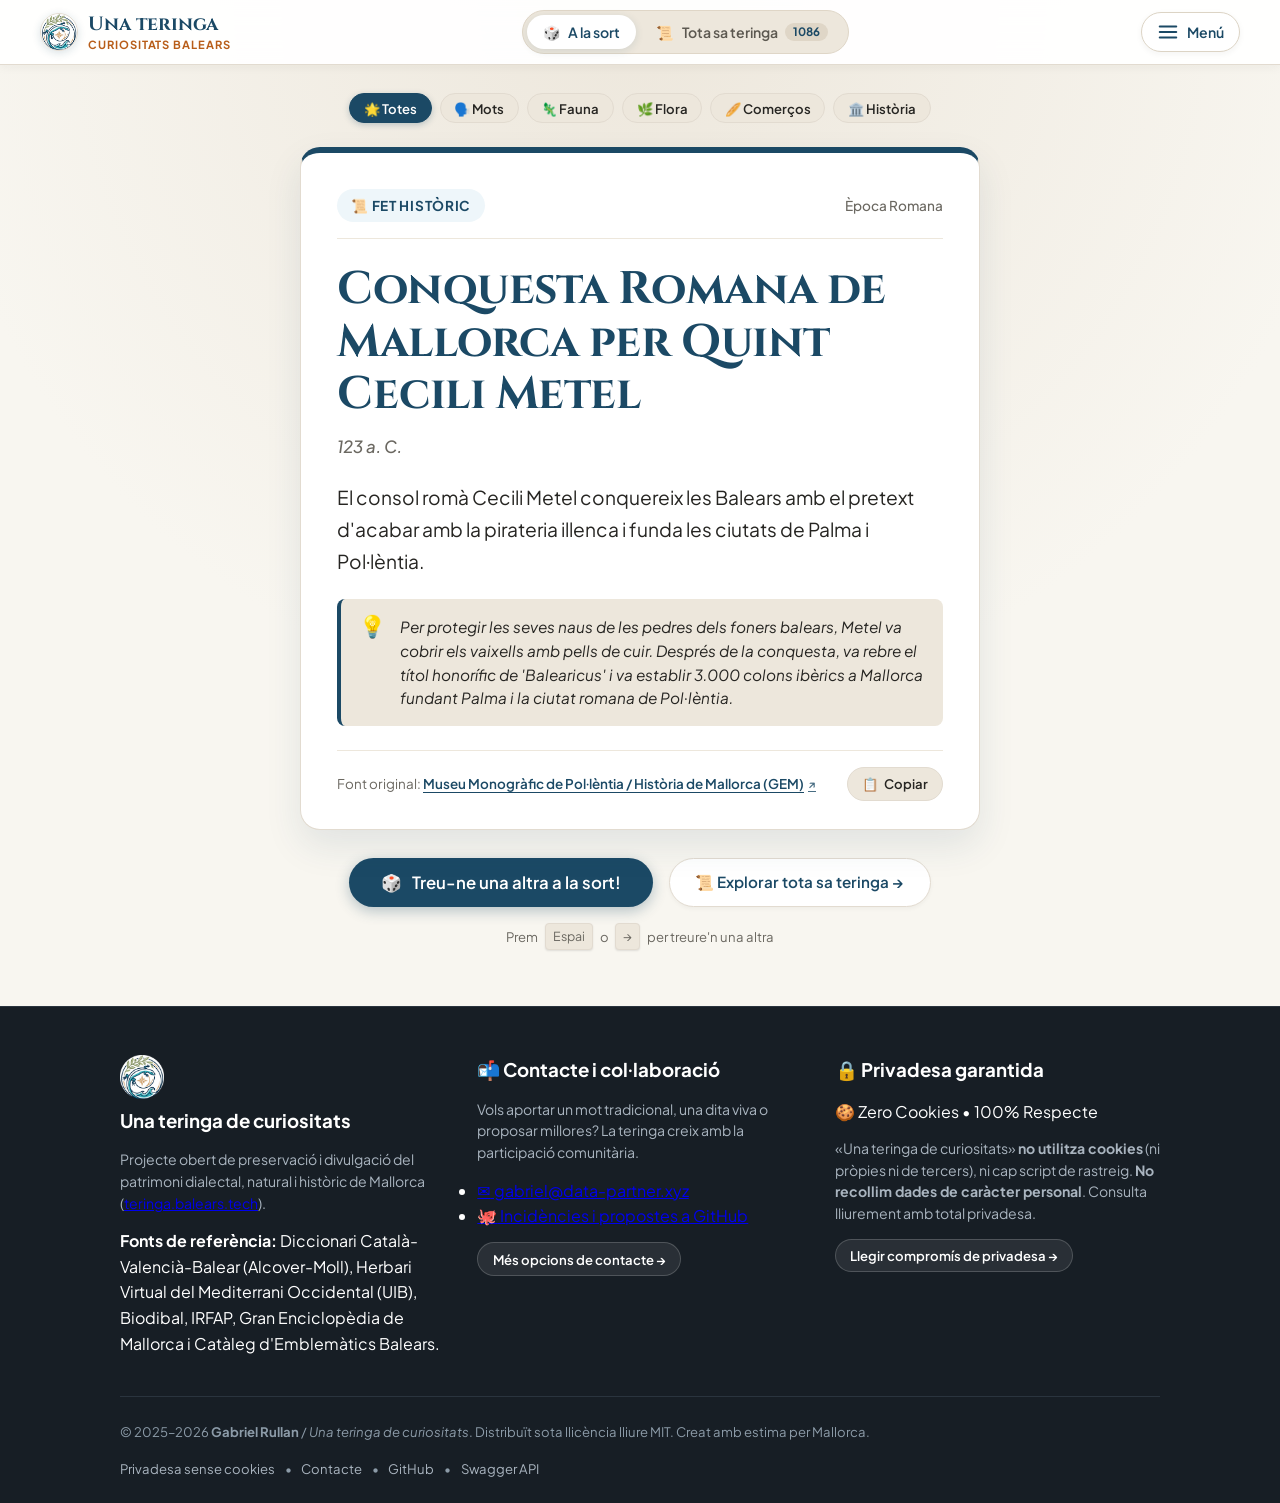
==== commit a6b2d682: "fix(ux): redisseny mediterrani cald del menu lateral i capcalera responsiva de dues files en mobil" ====
--- a/web/index.html
+++ b/web/index.html
@@ -28,7 +28,7 @@
   <link rel="preconnect" href="https://fonts.googleapis.com">
   <link rel="preconnect" href="https://fonts.gstatic.com" crossorigin>
   <link href="https://fonts.googleapis.com/css2?family=Cinzel:wght@600;700&family=Plus+Jakarta+Sans:wght@400;500;600;700&display=swap" rel="stylesheet">
-  <link rel="stylesheet" href="style.css?v=20261103">
+  <link rel="stylesheet" href="style.css?v=20261103b">
 </head>
 <body>
 
@@ -436,14 +436,17 @@
   <aside class="side-drawer" id="side-drawer" role="dialog" aria-modal="true" aria-labelledby="drawer-title" hidden>
     <div class="drawer-header">
       <div class="drawer-brand">
-        <img src="logo-circle.png" alt="Logotip Una teringa" class="drawer-logo" width="46" height="46">
+        <img src="logo-circle.png" alt="Logotip Una teringa" class="drawer-logo" width="44" height="44">
         <div class="drawer-brand-text">
           <h2 id="drawer-title" class="drawer-title">Una teringa</h2>
           <span class="drawer-sub">Curiositats Balears</span>
         </div>
       </div>
-      <button type="button" class="drawer-close-btn" id="btn-close-drawer" aria-label="Tancar el menú lateral">
-        ✕
+      <button type="button" class="drawer-close-btn" id="btn-close-drawer" aria-label="Tancar el menú lateral" title="Tancar menú">
+        <svg width="20" height="20" viewBox="0 0 24 24" fill="none" stroke="currentColor" stroke-width="2.5" stroke-linecap="round" stroke-linejoin="round" aria-hidden="true">
+          <line x1="18" y1="6" x2="6" y2="18"></line>
+          <line x1="6" y1="6" x2="18" y2="18"></line>
+        </svg>
       </button>
     </div>
 
@@ -460,18 +463,24 @@
 
       <!-- Vistes de navegació ràpida -->
       <nav class="drawer-section" aria-label="Navegació de vistes">
-        <h3 class="drawer-section-title">Vistes</h3>
+        <h3 class="drawer-section-title">Vistes principals</h3>
         <ul class="drawer-menu-list">
           <li>
             <button type="button" class="drawer-nav-item" data-drawer-nav="spotlight">
-              <span class="item-icon">🎲</span>
-              <span class="item-text">Curiositat a la sort (En primer pla)</span>
+              <span class="drawer-item-left">
+                <span class="item-icon">🎲</span>
+                <span class="item-text">Curiositat a la sort (En primer pla)</span>
+              </span>
+              <span class="drawer-chevron" aria-hidden="true">›</span>
             </button>
           </li>
           <li>
             <button type="button" class="drawer-nav-item" data-drawer-nav="teringa">
-              <span class="item-icon">📜</span>
-              <span class="item-text">Tota sa teringa completa</span>
+              <span class="drawer-item-left">
+                <span class="item-icon">📜</span>
+                <span class="item-text">Tota sa teringa completa (1.086)</span>
+              </span>
+              <span class="drawer-chevron" aria-hidden="true">›</span>
             </button>
           </li>
         </ul>
@@ -483,37 +492,47 @@
         <ul class="drawer-menu-list">
           <li>
             <button type="button" class="drawer-cat-item" data-drawer-category="words">
-              <span class="cat-dot cat-dot-words"></span>
-              <span class="item-icon">🗣️</span>
-              <span class="item-text">De la llengua (Paraules & Dites)</span>
+              <span class="drawer-item-left">
+                <span class="cat-pill-badge cat-pill-words">🗣️ Mots</span>
+                <span class="item-text">De la llengua (Paraules & Dites)</span>
+              </span>
+              <span class="drawer-chevron" aria-hidden="true">›</span>
             </button>
           </li>
           <li>
             <button type="button" class="drawer-cat-item" data-drawer-category="fauna">
-              <span class="cat-dot cat-dot-fauna"></span>
-              <span class="item-icon">🦎</span>
-              <span class="item-text">De la garriga i la mar (Fauna)</span>
+              <span class="drawer-item-left">
+                <span class="cat-pill-badge cat-pill-fauna">🦎 Fauna</span>
+                <span class="item-text">De la garriga i la mar (Fauna)</span>
+              </span>
+              <span class="drawer-chevron" aria-hidden="true">›</span>
             </button>
           </li>
           <li>
             <button type="button" class="drawer-cat-item" data-drawer-category="flora">
-              <span class="cat-dot cat-dot-flora"></span>
-              <span class="item-icon">🌿</span>
-              <span class="item-text">De la terra i els penyals (Flora)</span>
+              <span class="drawer-item-left">
+                <span class="cat-pill-badge cat-pill-flora">🌿 Flora</span>
+                <span class="item-text">De la terra i els penyals (Flora)</span>
+              </span>
+              <span class="drawer-chevron" aria-hidden="true">›</span>
             </button>
           </li>
           <li>
             <button type="button" class="drawer-cat-item" data-drawer-category="businesses">
-              <span class="cat-dot cat-dot-businesses"></span>
-              <span class="item-icon">🥖</span>
-              <span class="item-text">De cal menestral (Comerços)</span>
+              <span class="drawer-item-left">
+                <span class="cat-pill-badge cat-pill-businesses">🥖 Comerços</span>
+                <span class="item-text">De cal menestral (Comerços)</span>
+              </span>
+              <span class="drawer-chevron" aria-hidden="true">›</span>
             </button>
           </li>
           <li>
             <button type="button" class="drawer-cat-item" data-drawer-category="history">
-              <span class="cat-dot cat-dot-history"></span>
-              <span class="item-icon">🏛️</span>
-              <span class="item-text">De temps ha (Història & Fets)</span>
+              <span class="drawer-item-left">
+                <span class="cat-pill-badge cat-pill-history">🏛️ Història</span>
+                <span class="item-text">De temps ha (Història & Fets)</span>
+              </span>
+              <span class="drawer-chevron" aria-hidden="true">›</span>
             </button>
           </li>
         </ul>
@@ -525,14 +544,20 @@
         <ul class="drawer-menu-list">
           <li>
             <button type="button" class="drawer-link-btn" data-open-modal="contact-modal">
-              <span class="item-icon">📬</span>
-              <span class="item-text">Contacte i col·laboració</span>
+              <span class="drawer-item-left">
+                <span class="item-icon">📬</span>
+                <span class="item-text">Contacte i col·laboració</span>
+              </span>
+              <span class="drawer-chevron" aria-hidden="true">›</span>
             </button>
           </li>
           <li>
             <button type="button" class="drawer-link-btn" data-open-modal="privacy-modal">
-              <span class="item-icon">🔒</span>
-              <span class="item-text">Privadesa (Zero Cookies)</span>
+              <span class="drawer-item-left">
+                <span class="item-icon">🔒</span>
+                <span class="item-text">Privadesa (Zero Cookies)</span>
+              </span>
+              <span class="drawer-chevron" aria-hidden="true">›</span>
             </button>
           </li>
         </ul>
@@ -544,20 +569,29 @@
         <ul class="drawer-menu-list">
           <li>
             <a href="/swagger/" class="drawer-ext-link">
-              <span class="item-icon">⚡</span>
-              <span class="item-text">Documentació Swagger API</span>
+              <span class="drawer-item-left">
+                <span class="item-icon">⚡</span>
+                <span class="item-text">Documentació Swagger API</span>
+              </span>
+              <span class="drawer-ext-icon" aria-hidden="true">↗</span>
             </a>
           </li>
           <li>
             <a href="https://github.com/GabrielRullan/curiositats" target="_blank" rel="noopener noreferrer" class="drawer-ext-link">
-              <span class="item-icon">🐙</span>
-              <span class="item-text">Repositori de GitHub</span>
+              <span class="drawer-item-left">
+                <span class="item-icon">🐙</span>
+                <span class="item-text">Repositori de GitHub</span>
+              </span>
+              <span class="drawer-ext-icon" aria-hidden="true">↗</span>
             </a>
           </li>
           <li>
             <a href="/openapi.json" target="_blank" rel="noopener" class="drawer-ext-link">
-              <span class="item-icon">📄</span>
-              <span class="item-text">OpenAPI Specification (JSON)</span>
+              <span class="drawer-item-left">
+                <span class="item-icon">📄</span>
+                <span class="item-text">OpenAPI Specification (JSON)</span>
+              </span>
+              <span class="drawer-ext-icon" aria-hidden="true">↗</span>
             </a>
           </li>
         </ul>
@@ -573,7 +607,7 @@
   <!-- Notificació Toast per a accions ràpides -->
   <div id="toast" class="toast-notification" role="status" aria-live="polite"></div>
 
-  <script src="app.js?v=20261103"></script>
+  <script src="app.js?v=20261103b"></script>
   <script>
     // Gestió d'obertura i tancament dels diàlegs de contacte i privadesa
     document.querySelectorAll('[data-open-modal]').forEach(function(btn) {
--- a/web/style.css
+++ b/web/style.css
@@ -10,9 +10,11 @@
   --color-bg: #F8F6F0;
   --color-card-bg: #FFFFFF;
   --color-surface: #EDE7DC;
+  --color-surface-warm: #FAF8F5;
   --color-text: #262522;
   --color-text-muted: #6B6861;
   --color-border: #E2DBD0;
+  --color-border-subtle: #ECE5D8;
 
   /* Colors per categoria */
   --cat-words: #B85D19;       /* Terracota / Argila */
@@ -61,17 +63,18 @@
 }
 
 /* ==========================================================================
-   BARRA DE CAPÇALERA COMPACTA (APP-HEADER)
+   BARRA DE CAPÇALERA COMPACTA (APP-HEADER) - DISSENY MEDITERRANI CALD
    ========================================================================== */
 
 .app-header {
   position: sticky;
   top: 0;
   z-index: 100;
-  background: rgba(23, 30, 37, 0.94);
+  background: rgba(255, 255, 255, 0.94);
   backdrop-filter: blur(14px);
   -webkit-backdrop-filter: blur(14px);
-  border-bottom: 1px solid rgba(255, 255, 255, 0.12);
+  border-bottom: 1px solid var(--color-border);
+  box-shadow: 0 2px 10px rgba(38, 37, 34, 0.05);
   padding: 0.65rem 1.25rem;
   width: 100%;
 }
@@ -82,7 +85,7 @@
   display: flex;
   justify-content: space-between;
   align-items: center;
-  gap: 1rem;
+  gap: 1.25rem;
 }
 
 /* Marca i Logotip */
@@ -91,7 +94,7 @@
   align-items: center;
   gap: 0.65rem;
   text-decoration: none;
-  color: #FFFFFF;
+  color: var(--color-text);
   outline: none;
   border-radius: var(--radius-sm);
 }
@@ -100,8 +103,8 @@
   width: 38px;
   height: 38px;
   border-radius: var(--radius-full);
-  box-shadow: 0 2px 8px rgba(0, 0, 0, 0.35);
-  border: 1.5px solid rgba(255, 255, 255, 0.35);
+  box-shadow: 0 2px 8px rgba(27, 73, 101, 0.16);
+  border: 1.5px solid var(--color-border);
   display: block;
   flex-shrink: 0;
   transition: transform 0.25s ease;
@@ -119,17 +122,17 @@
 
 .brand-title {
   font-family: var(--font-serif);
-  font-size: 1.15rem;
+  font-size: 1.2rem;
   font-weight: 700;
-  color: #FFFFFF;
+  color: #1B4965;
   letter-spacing: -0.01em;
   line-height: 1.1;
 }
 
 .brand-sub {
   font-size: 0.7rem;
-  color: #FFE6A7;
-  font-weight: 600;
+  color: #B85D19;
+  font-weight: 700;
   text-transform: uppercase;
   letter-spacing: 0.08em;
   line-height: 1.1;
@@ -139,18 +142,17 @@
 /* Commutador de vistes destacat (Tabs) */
 .view-switcher {
   display: inline-flex;
-  background: rgba(0, 0, 0, 0.35);
+  background: #EDE7DC;
   padding: 0.25rem;
   border-radius: var(--radius-full);
-  backdrop-filter: blur(6px);
   gap: 0.25rem;
-  border: 1px solid rgba(255, 255, 255, 0.18);
+  border: 1px solid #DFD6C7;
 }
 
 .btn-tab {
   border: none;
   background: transparent;
-  color: rgba(255, 255, 255, 0.85);
+  color: #5C5850;
   font-family: var(--font-sans);
   font-size: 0.88rem;
   font-weight: 600;
@@ -164,50 +166,60 @@
 }
 
 .btn-tab:hover {
-  color: #FFFFFF;
-  background: rgba(255, 255, 255, 0.15);
+  color: #1B4965;
+  background: rgba(255, 255, 255, 0.5);
 }
 
 .btn-tab.active {
   background: #FFFFFF;
   color: #1B4965;
-  box-shadow: 0 2px 8px rgba(0, 0, 0, 0.25);
+  box-shadow: 0 2px 8px rgba(27, 73, 101, 0.12);
 }
 
 .tab-badge {
   font-size: 0.72rem;
-  background: rgba(27, 73, 101, 0.14);
+  background: #DFD6C7;
   color: #1B4965;
   padding: 0.12rem 0.5rem;
   border-radius: var(--radius-full);
+  font-weight: 700;
 }
 
 /* Botó Menú Lateral */
 .btn-drawer-toggle {
-  background: rgba(255, 255, 255, 0.12);
-  border: 1px solid rgba(255, 255, 255, 0.22);
-  color: #FFFFFF;
+  background: #FFFFFF;
+  border: 1.5px solid #DCD4C5;
+  color: #1B4965;
   font-family: var(--font-sans);
-  font-size: 0.85rem;
+  font-size: 0.88rem;
   font-weight: 600;
-  padding: 0.45rem 0.85rem;
+  padding: 0.45rem 0.95rem;
   border-radius: var(--radius-full);
   display: inline-flex;
   align-items: center;
-  gap: 0.45rem;
+  gap: 0.5rem;
   cursor: pointer;
+  box-shadow: 0 2px 6px rgba(38, 37, 34, 0.05);
   transition: all 0.2s ease;
+  min-height: 40px;
 }
 
 .btn-drawer-toggle:hover {
-  background: rgba(255, 255, 255, 0.22);
-  border-color: rgba(255, 255, 255, 0.38);
+  background: #FAF7F2;
+  border-color: #1B4965;
+  color: #1B4965;
+  box-shadow: 0 4px 10px rgba(27, 73, 101, 0.12);
   transform: translateY(-1px);
 }
 
 .btn-drawer-toggle:focus-visible {
-  outline: 2px solid #FFE6A7;
+  outline: 2px solid #1B4965;
   outline-offset: 2px;
+}
+
+.drawer-icon-svg {
+  flex-shrink: 0;
+  color: #1B4965;
 }
 
 /* ==========================================================================
@@ -223,77 +235,71 @@
 }
 
 /* ==========================================================================
-   VISTA 1: SPOTLIGHT ("UNA A LA SORT" / LA CURIOSITAT EN PRIMER PLA)
+   VISTA 1: SPOTLIGHT ("UNA A LA SORT")
    ========================================================================== */
 
 .spotlight-container {
-  padding-top: 1.5rem;
+  padding-top: 1.75rem;
   padding-bottom: 3.5rem;
   display: flex;
   flex-direction: column;
   align-items: center;
+}
+
+/* Filtres ràpids per al Spotlight */
+.spotlight-quick-filters {
+  display: flex;
+  flex-wrap: wrap;
+  justify-content: center;
+  gap: 0.5rem;
+  margin-bottom: 1.5rem;
   width: 100%;
-}
-
-/* Filtres ràpids per a la curiositat a la sort */
-.spotlight-quick-filters {
-  display: flex;
-  gap: 0.45rem;
-  overflow-x: auto;
-  padding: 0.25rem 0.25rem 0.85rem;
-  width: 100%;
-  max-width: 720px;
-  justify-content: flex-start;
-  scrollbar-width: none;
-  -webkit-overflow-scrolling: touch;
-}
-
-.spotlight-quick-filters::-webkit-scrollbar {
-  display: none;
+  max-width: 680px;
 }
 
 .sp-filter-chip {
+  background: var(--color-surface);
   border: 1px solid var(--color-border);
-  background: var(--color-card-bg);
-  color: var(--color-text-muted);
+  color: var(--color-text);
+  padding: 0.35rem 0.85rem;
+  border-radius: var(--radius-full);
   font-family: var(--font-sans);
-  font-size: 0.84rem;
+  font-size: 0.82rem;
   font-weight: 600;
-  padding: 0.4rem 0.9rem;
-  border-radius: var(--radius-full);
   cursor: pointer;
-  white-space: nowrap;
   transition: all 0.2s ease;
-  box-shadow: var(--shadow-sm);
 }
 
 .sp-filter-chip:hover {
-  color: var(--color-text);
-  border-color: #B5ADA1;
-  background: var(--color-surface);
+  background: var(--color-border);
+  transform: translateY(-1px);
 }
 
 .sp-filter-chip.active {
   background: #1B4965;
   color: #FFFFFF;
   border-color: #1B4965;
-  box-shadow: 0 3px 10px rgba(27, 73, 101, 0.28);
-}
-
-/* Targeta d'impacte Spotlight */
+  box-shadow: 0 2px 6px rgba(27, 73, 101, 0.25);
+}
+
+/* Targeta Principal Spotlight */
 .spotlight-card {
+  width: 100%;
+  max-width: 680px;
   background: var(--color-card-bg);
   border: 1px solid var(--color-border);
   border-radius: var(--radius-lg);
+  padding: 2.25rem 2.25rem 1.75rem 2.25rem;
   box-shadow: var(--shadow-lg);
-  width: 100%;
-  max-width: 720px;
-  padding: 2.25rem 2.25rem;
-  display: flex;
-  flex-direction: column;
-  gap: 1.4rem;
+  display: flex;
+  flex-direction: column;
+  gap: 1.5rem;
   position: relative;
-  transition: opacity 0.25s ease, transform 0.25s ease;
+  transition: transform 0.25s cubic-bezier(0.16, 1, 0.3, 1), box-shadow 0.25s ease;
+}
+
+.spotlight-card:hover {
+  box-shadow: 0 20px 44px rgba(27, 73, 101, 0.14);
 }
 
 @media (prefers-reduced-motion: reduce) {
@@ -336,233 +342,235 @@
 .sp-title {
   font-family: var(--font-serif);
   font-size: clamp(2rem, 5vw, 2.85rem);
+  font-weight: 700;
+  color: #1B4965;
   line-height: 1.15;
-  color: var(--color-text);
-  display: flex;
-  align-items: center;
-  flex-wrap: wrap;
-  gap: 0.5rem;
-}
-
-.card-audio-btn {
-  background: var(--color-surface);
-  border: 1px solid var(--color-border);
-  border-radius: 50%;
-  width: 36px;
-  height: 36px;
-  display: inline-flex;
-  align-items: center;
-  justify-content: center;
-  font-size: 1.1rem;
-  cursor: pointer;
-  transition: all 0.2s ease;
-  vertical-align: middle;
-}
-
-.card-audio-btn:hover {
-  background: #E2DBD0;
-  transform: scale(1.1);
+  letter-spacing: -0.01em;
 }
 
 .sp-subtitle {
   font-size: 1.05rem;
   color: var(--color-text-muted);
   font-style: italic;
-  margin-top: -0.25rem;
+  font-weight: 500;
 }
 
 .sp-definition {
-  font-size: 1.18rem;
+  font-size: 1.2rem;
   line-height: 1.65;
-  color: #383632;
-  margin-top: 0.35rem;
-}
-
+  color: var(--color-text);
+  margin-top: 0.5rem;
+}
+
+/* Caixa destacada d'exemple o curiositat */
 .sp-curiosity-box {
-  background: var(--color-bg);
-  border-radius: var(--radius-md);
-  padding: 1.25rem 1.4rem;
+  background: var(--color-surface);
+  border-left: 4px solid #1B4965;
+  border-radius: var(--radius-sm);
+  padding: 1rem 1.15rem;
   display: flex;
   gap: 0.85rem;
   align-items: flex-start;
-  border-left: 4px solid var(--cat-history);
   margin-top: 0.5rem;
 }
 
 .sp-box-icon {
-  font-size: 1.4rem;
+  font-size: 1.35rem;
   line-height: 1;
-  flex-shrink: 0;
 }
 
 .sp-box-text {
-  font-size: 0.98rem;
-  color: #4A4742;
+  font-size: 0.96rem;
   line-height: 1.55;
-}
-
+  color: var(--color-text);
+  font-style: italic;
+}
+
+/* Detalls desplegables */
+.spotlight-details {
+  border-top: 1px solid var(--color-surface);
+  padding-top: 0.75rem;
+}
+
+.sp-details-toggle {
+  cursor: pointer;
+  font-size: 0.88rem;
+  font-weight: 600;
+  color: #1B4965;
+  display: inline-flex;
+  align-items: center;
+  gap: 0.4rem;
+  outline: none;
+  padding: 0.35rem 0;
+  transition: color 0.2s ease;
+}
+
+.sp-details-toggle:hover {
+  color: var(--cat-words);
+}
+
+.sp-meta-grid {
+  display: grid;
+  grid-template-columns: 1fr;
+  gap: 0.65rem;
+  margin-top: 0.85rem;
+  padding: 0.85rem 1rem;
+  background: #FAF8F5;
+  border-radius: var(--radius-sm);
+  border: 1px solid var(--color-border);
+}
+
+.sp-meta-row {
+  display: flex;
+  flex-direction: column;
+  gap: 0.2rem;
+  font-size: 0.88rem;
+}
+
+.sp-meta-label {
+  font-weight: 700;
+  font-size: 0.76rem;
+  text-transform: uppercase;
+  letter-spacing: 0.05em;
+  color: var(--color-text-muted);
+}
+
+.sp-meta-val {
+  color: var(--color-text);
+}
+
+/* Peu de la targeta */
 .spotlight-footer {
+  display: flex;
+  justify-content: space-between;
+  align-items: center;
   border-top: 1px solid var(--color-surface);
-  padding-top: 1.15rem;
-  display: flex;
-  justify-content: space-between;
-  align-items: center;
+  padding-top: 1rem;
+  font-size: 0.84rem;
+  color: var(--color-text-muted);
+  gap: 1rem;
   flex-wrap: wrap;
-  gap: 0.75rem;
-  font-size: 0.88rem;
-  color: var(--color-text-muted);
-}
-
-/* Enllaços d'origen / fonts originals amb URL */
-.source-link {
-  color: var(--cat-history);
-  text-decoration: underline;
-  text-underline-offset: 3px;
-  font-weight: 600;
-  transition: all 0.2s ease;
-  display: inline-flex;
-  align-items: center;
-  gap: 0.25rem;
-}
-
-.source-link:hover {
-  color: var(--cat-words);
-  text-decoration-color: var(--cat-words);
-}
-
-.source-link .ext-icon {
-  font-size: 0.85em;
-  text-decoration: none;
-  opacity: 0.8;
 }
 
 .btn-action-copy {
   background: var(--color-surface);
   border: 1px solid var(--color-border);
-  border-radius: var(--radius-full);
-  padding: 0.35rem 0.85rem;
+  color: var(--color-text);
+  padding: 0.45rem 0.85rem;
+  border-radius: var(--radius-full);
   font-family: var(--font-sans);
   font-size: 0.82rem;
   font-weight: 600;
-  color: var(--color-text);
   cursor: pointer;
   display: inline-flex;
   align-items: center;
-  gap: 0.35rem;
+  gap: 0.4rem;
   transition: all 0.2s ease;
 }
 
 .btn-action-copy:hover {
-  background: #E2DBD0;
-  transform: translateY(-1px);
-}
-
-.btn-action-copy:active {
-  transform: translateY(0);
-}
-
-/* Accions principals a la sort */
+  background: #1B4965;
+  color: #FFFFFF;
+  border-color: #1B4965;
+}
+
+/* Botons de navegació Spotlight */
 .spotlight-actions {
   display: flex;
   gap: 1rem;
+  margin-top: 1.75rem;
   flex-wrap: wrap;
   justify-content: center;
-  margin-top: 2rem;
-  width: 100%;
-  max-width: 720px;
+}
+
+.btn {
+  font-family: var(--font-sans);
+  font-size: 0.95rem;
+  font-weight: 600;
+  padding: 0.75rem 1.6rem;
+  border-radius: var(--radius-full);
+  border: none;
+  cursor: pointer;
+  display: inline-flex;
+  align-items: center;
+  gap: 0.6rem;
+  text-decoration: none;
+  transition: all 0.2s cubic-bezier(0.16, 1, 0.3, 1);
+}
+
+.btn-primary {
+  background: #1B4965;
+  color: #FFFFFF;
+  box-shadow: 0 4px 14px rgba(27, 73, 101, 0.3);
+}
+
+.btn-primary:hover {
+  background: #15384F;
+  transform: translateY(-2px);
+  box-shadow: 0 6px 18px rgba(27, 73, 101, 0.4);
+}
+
+.btn-secondary {
+  background: #FFFFFF;
+  color: #1B4965;
+  border: 1.5px solid var(--color-border);
+  box-shadow: var(--shadow-sm);
+}
+
+.btn-secondary:hover {
+  background: var(--color-surface);
+  border-color: #1B4965;
+  transform: translateY(-2px);
+}
+
+.btn-lg {
+  font-size: 1.05rem;
+  padding: 0.9rem 2rem;
 }
 
 .spotlight-hint {
   font-size: 0.82rem;
   color: var(--color-text-muted);
   margin-top: 1rem;
-  text-align: center;
+  display: flex;
+  align-items: center;
+  gap: 0.4rem;
 }
 
 .spotlight-hint kbd {
-  background: #E5DFD4;
+  background: var(--color-surface);
+  border: 1px solid var(--color-border);
   border-radius: 4px;
-  padding: 0.15rem 0.4rem;
-  font-family: monospace;
-  font-size: 0.75rem;
-  border: 1px solid #C8C0B2;
+  padding: 0.15rem 0.45rem;
+  font-family: var(--font-sans);
+  font-size: 0.78rem;
+  box-shadow: 0 1px 2px rgba(0,0,0,0.1);
 }
 
 /* ==========================================================================
-   BOTONS ESTÀNDARD
+   VISTA 2: CATÀLEG COMPLET ("TOTA SA TERINGA")
    ========================================================================== */
 
-.btn {
-  display: inline-flex;
-  align-items: center;
-  gap: 0.5rem;
-  font-family: var(--font-sans);
-  font-size: 0.95rem;
-  font-weight: 600;
-  padding: 0.75rem 1.4rem;
-  border-radius: var(--radius-full);
-  cursor: pointer;
-  border: 1px solid transparent;
-  transition: all 0.2s ease;
-  text-decoration: none;
-}
-
-.btn-primary {
-  background: linear-gradient(135deg, #B85D19 0%, #D97706 100%);
-  color: #FFFFFF;
-  box-shadow: 0 6px 18px rgba(184, 93, 25, 0.35);
-}
-
-.btn-primary:hover {
-  transform: translateY(-2px);
-  box-shadow: 0 10px 24px rgba(184, 93, 25, 0.45);
-}
-
-.btn-primary:active {
-  transform: translateY(1px);
-}
-
-.btn-secondary {
-  background: #FFFFFF;
-  color: var(--color-text);
-  border-color: var(--color-border);
-  box-shadow: var(--shadow-sm);
-}
-
-.btn-secondary:hover {
-  background: var(--color-surface);
-  border-color: #B5ADA1;
-  transform: translateY(-1px);
-}
-
-.btn-lg {
-  font-size: 1.12rem;
-  padding: 0.95rem 2.2rem;
-}
-
-.btn-sm {
-  font-size: 0.82rem;
-  padding: 0.45rem 0.9rem;
-}
-
-/* ==========================================================================
-   VISTA 2: TOTA SA TERINGA (CATÀLEG I FILTRES)
-   ========================================================================== */
+.view-teringa {
+  padding-bottom: 4rem;
+}
 
 .controls-bar {
-  background: #FFFFFF;
+  background: rgba(255, 255, 255, 0.95);
+  backdrop-filter: blur(12px);
+  -webkit-backdrop-filter: blur(12px);
   border-bottom: 1px solid var(--color-border);
-  padding: 1.25rem 0;
+  padding: 1rem 0;
   position: sticky;
-  top: 56px;
+  top: 58px;
   z-index: 50;
-  box-shadow: var(--shadow-sm);
-}
-
-.controls-inner {
-  display: flex;
-  flex-direction: column;
-  gap: 1rem;
+  box-shadow: 0 2px 8px rgba(38, 37, 34, 0.04);
+}
+
+.controls-row {
+  display: flex;
+  flex-direction: column;
+  gap: 0.75rem;
 }
 
 .search-box {
@@ -570,32 +578,37 @@
   width: 100%;
 }
 
-.search-icon {
+.search-input {
+  width: 100%;
+  padding: 0.75rem 2.85rem 0.75rem 1rem;
+  border: 1.5px solid var(--color-border);
+  border-radius: var(--radius-full);
+  background: var(--color-bg);
+  font-family: var(--font-sans);
+  font-size: 0.95rem;
+  color: var(--color-text);
+  outline: none;
+  transition: all 0.2s ease;
+}
+
+.search-input:focus {
+  border-color: #1B4965;
+  background: #FFFFFF;
+  box-shadow: 0 0 0 3px rgba(27, 73, 101, 0.12);
+}
+
+.search-clear {
   position: absolute;
-  left: 1.1rem;
+  right: 0.85rem;
   top: 50%;
   transform: translateY(-50%);
-  font-size: 1.1rem;
-  pointer-events: none;
-}
-
-.search-box input {
-  width: 100%;
-  padding: 0.85rem 1.2rem 0.85rem 2.85rem;
-  font-family: var(--font-sans);
-  font-size: 0.95rem;
-  background: var(--color-bg);
-  border: 1px solid var(--color-border);
-  border-radius: var(--radius-full);
-  color: var(--color-text);
-  outline: none;
-  transition: all 0.2s ease;
-}
-
-.search-box input:focus {
-  background: #FFFFFF;
-  border-color: var(--cat-history);
-  box-shadow: 0 0 0 3px rgba(27, 73, 101, 0.15);
+  background: none;
+  border: none;
+  color: var(--color-text-muted);
+  cursor: pointer;
+  font-size: 1rem;
+  padding: 0.25rem;
+  border-radius: var(--radius-full);
 }
 
 .filter-pills {
@@ -611,211 +624,131 @@
 }
 
 .pill {
+  white-space: nowrap;
+  background: var(--color-surface);
   border: 1px solid var(--color-border);
-  background: var(--color-bg);
-  color: var(--color-text-muted);
+  color: var(--color-text);
+  padding: 0.4rem 0.9rem;
+  border-radius: var(--radius-full);
   font-family: var(--font-sans);
   font-size: 0.85rem;
   font-weight: 600;
-  padding: 0.4rem 0.95rem;
-  border-radius: var(--radius-full);
   cursor: pointer;
-  display: inline-flex;
-  align-items: center;
-  gap: 0.4rem;
-  white-space: nowrap;
   transition: all 0.2s ease;
+  flex-shrink: 0;
 }
 
 .pill:hover {
-  background: var(--color-surface);
-  color: var(--color-text);
+  background: var(--color-border);
 }
 
 .pill.active {
-  background: var(--color-text);
+  background: #1B4965;
   color: #FFFFFF;
-  border-color: var(--color-text);
-}
-
-.pill-words.active { background: var(--cat-words); border-color: var(--cat-words); }
-.pill-fauna.active { background: var(--cat-fauna); border-color: var(--cat-fauna); }
-.pill-flora.active { background: var(--cat-flora); border-color: var(--cat-flora); }
-.pill-businesses.active { background: var(--cat-businesses); border-color: var(--cat-businesses); }
-.pill-history.active { background: var(--cat-history); border-color: var(--cat-history); }
-
-.pill-count {
-  font-size: 0.72rem;
-  background: rgba(0, 0, 0, 0.1);
-  padding: 0.1rem 0.45rem;
-  border-radius: var(--radius-full);
-}
-
-.pill.active .pill-count {
-  background: rgba(255, 255, 255, 0.25);
-  color: #FFFFFF;
-}
-
-/* Feed Grid */
-.teringa-container {
-  padding: 2.5rem 1.25rem 4rem;
-}
-
-.teringa-header {
+  border-color: #1B4965;
+}
+
+.meta-bar {
   display: flex;
   justify-content: space-between;
   align-items: center;
-  margin-bottom: 1.75rem;
-  flex-wrap: wrap;
-  gap: 1rem;
-}
-
-.teringa-header h2 {
-  font-family: var(--font-serif);
-  font-size: 1.5rem;
-  color: var(--color-text);
-}
-
-.teringa-header-actions {
-  display: flex;
-  align-items: center;
-  gap: 1rem;
-}
-
-.results-counter {
-  font-size: 0.85rem;
+  padding: 1rem 0 0.5rem 0;
+  font-size: 0.88rem;
   color: var(--color-text-muted);
-  font-weight: 500;
-}
-
-.teringa-feed {
+}
+
+.counter-badge {
+  font-weight: 700;
+  color: var(--color-text);
+}
+
+/* Quadrícula de targetes */
+.curiositats-grid {
   display: grid;
   grid-template-columns: repeat(auto-fill, minmax(310px, 1fr));
-  gap: 1.5rem;
-}
-
-/* Targeta del Feed */
-.card-curiositat {
+  gap: 1.25rem;
+  margin-top: 1rem;
+}
+
+.card {
   background: var(--color-card-bg);
   border: 1px solid var(--color-border);
   border-radius: var(--radius-md);
-  padding: 1.5rem;
-  display: flex;
-  flex-direction: column;
-  gap: 0.75rem;
+  padding: 1.4rem;
   box-shadow: var(--shadow-sm);
-  transition: all 0.25s ease;
-  cursor: pointer;
+  display: flex;
+  flex-direction: column;
+  gap: 0.85rem;
+  transition: transform 0.2s ease, box-shadow 0.2s ease;
   position: relative;
 }
 
-.card-curiositat:hover {
-  transform: translateY(-4px);
+.card:hover {
+  transform: translateY(-3px);
   box-shadow: var(--shadow-md);
-  border-color: #B5ADA1;
-}
-
-.card-curiositat:focus-visible {
-  outline: 2px solid var(--cat-history);
-  outline-offset: 2px;
-}
-
-.card-words { border-top: 4px solid var(--cat-words); }
-.card-fauna { border-top: 4px solid var(--cat-fauna); }
-.card-flora { border-top: 4px solid var(--cat-flora); }
-.card-businesses { border-top: 4px solid var(--cat-businesses); }
-.card-history { border-top: 4px solid var(--cat-history); }
-
-.card-top {
+}
+
+.card-header {
   display: flex;
   justify-content: space-between;
-  align-items: center;
-  font-size: 0.8rem;
-}
-
-.card-tag {
+  align-items: flex-start;
+  gap: 0.5rem;
+}
+
+.card-category-badge {
+  font-size: 0.75rem;
   font-weight: 700;
   text-transform: uppercase;
   letter-spacing: 0.05em;
-  color: var(--color-text-muted);
-}
-
-.card-type-icon {
-  font-size: 1.1rem;
-}
+  padding: 0.25rem 0.65rem;
+  border-radius: var(--radius-full);
+}
+
+.card-category-badge.words { background: var(--cat-words-bg); color: var(--cat-words); }
+.card-category-badge.fauna { background: var(--cat-fauna-bg); color: var(--cat-fauna); }
+.card-category-badge.flora { background: var(--cat-flora-bg); color: var(--cat-flora); }
+.card-category-badge.businesses { background: var(--cat-businesses-bg); color: var(--cat-businesses); }
+.card-category-badge.history { background: var(--cat-history-bg); color: var(--cat-history); }
 
 .card-title {
   font-family: var(--font-serif);
   font-size: 1.35rem;
-  color: var(--color-text);
-  line-height: 1.2;
+  font-weight: 700;
+  color: #1B4965;
+  line-height: 1.25;
 }
 
 .card-subtitle {
   font-size: 0.88rem;
   color: var(--color-text-muted);
   font-style: italic;
-  margin-top: -0.25rem;
-}
-
-.card-snippet {
-  font-size: 0.92rem;
-  color: #4A4742;
+}
+
+.card-definition {
+  font-size: 0.95rem;
   line-height: 1.55;
-  display: -webkit-box;
-  -webkit-line-clamp: 3;
-  -webkit-box-orient: vertical;
-  overflow: hidden;
-}
-
-.card-bottom {
-  margin-top: auto;
-  padding-top: 1rem;
+  color: var(--color-text);
+  flex: 1;
+}
+
+.card-footer {
   border-top: 1px solid var(--color-surface);
+  padding-top: 0.75rem;
   display: flex;
   justify-content: space-between;
   align-items: center;
-  font-size: 0.78rem;
+  font-size: 0.8rem;
   color: var(--color-text-muted);
 }
 
-.card-source-link {
-  color: var(--cat-history);
-  font-size: 0.78rem;
-  font-weight: 600;
-  text-decoration: none;
-  background: var(--color-surface);
-  padding: 0.15rem 0.55rem;
-  border-radius: var(--radius-full);
-  display: inline-flex;
-  align-items: center;
-  gap: 0.2rem;
-  transition: all 0.2s ease;
-}
-
-.card-source-link:hover {
-  background: var(--cat-history);
-  color: #FFFFFF;
-}
-
-.card-readmore {
-  color: var(--cat-history);
-  font-weight: 600;
-}
-
-.btn-load-more {
-  margin: 2.5rem auto 0;
-  display: block;
-}
-
 /* ==========================================================================
-   MENÚ LATERAL (OFF-CANVAS SIDE DRAWER)
+   MENÚ LATERAL (OFF-CANVAS SIDE DRAWER) - ESTIL MEDITERRANI CALD
    ========================================================================== */
 
 .drawer-backdrop {
   position: fixed;
   inset: 0;
-  background: rgba(0, 0, 0, 0.6);
+  background: rgba(27, 43, 56, 0.45);
   backdrop-filter: blur(4px);
   -webkit-backdrop-filter: blur(4px);
   z-index: 1000;
@@ -835,14 +768,19 @@
   right: 0;
   bottom: 0;
   width: min(390px, 90vw);
-  background: #171E25;
-  color: #FFFFFF;
+  background: #FFFFFF;
+  color: var(--color-text);
   z-index: 1001;
   transform: translateX(100%);
   transition: transform 0.32s cubic-bezier(0.16, 1, 0.3, 1);
   display: flex;
   flex-direction: column;
-  box-shadow: -10px 0 40px rgba(0, 0, 0, 0.45);
+  box-shadow: -10px 0 40px rgba(27, 73, 101, 0.18);
+  border-left: 1px solid var(--color-border);
+}
+
+.side-drawer[hidden] {
+  display: none !important;
 }
 
 .side-drawer.active {
@@ -850,12 +788,12 @@
 }
 
 .drawer-header {
-  padding: 1.25rem 1.5rem;
+  padding: 1.15rem 1.25rem;
   display: flex;
   align-items: center;
   justify-content: space-between;
-  border-bottom: 1px solid rgba(255, 255, 255, 0.1);
-  background: rgba(0, 0, 0, 0.15);
+  border-bottom: 1px solid var(--color-border);
+  background: #FAF8F5;
 }
 
 .drawer-brand {
@@ -866,8 +804,8 @@
 
 .drawer-logo {
   border-radius: var(--radius-full);
-  border: 1.5px solid rgba(255, 255, 255, 0.3);
-  box-shadow: 0 2px 8px rgba(0, 0, 0, 0.3);
+  border: 1.5px solid var(--color-border);
+  box-shadow: 0 2px 8px rgba(27, 73, 101, 0.15);
   flex-shrink: 0;
 }
 
@@ -875,84 +813,102 @@
   font-family: var(--font-serif);
   font-size: 1.2rem;
   font-weight: 700;
-  color: #FFFFFF;
+  color: #1B4965;
   line-height: 1.1;
 }
 
 .drawer-sub {
-  font-size: 0.75rem;
-  color: #FFE6A7;
+  font-size: 0.72rem;
+  color: #B85D19;
   text-transform: uppercase;
   letter-spacing: 0.08em;
-  font-weight: 600;
+  font-weight: 700;
 }
 
 .drawer-close-btn {
-  background: rgba(255, 255, 255, 0.1);
-  border: 1px solid rgba(255, 255, 255, 0.2);
-  color: #FFFFFF;
-  width: 36px;
-  height: 36px;
+  background: #FFFFFF;
+  border: 1px solid var(--color-border);
+  color: #5C5850;
+  width: 42px;
+  height: 42px;
   border-radius: var(--radius-full);
   display: flex;
   align-items: center;
   justify-content: center;
   cursor: pointer;
-  font-size: 1.1rem;
   transition: all 0.2s ease;
+  box-shadow: 0 1px 3px rgba(0,0,0,0.05);
 }
 
 .drawer-close-btn:hover {
-  background: rgba(255, 255, 255, 0.22);
+  background: #EDE7DC;
+  color: #1B4965;
+  border-color: #1B4965;
   transform: rotate(90deg);
 }
 
+.drawer-close-btn:focus-visible {
+  outline: 2px solid #1B4965;
+  outline-offset: 2px;
+}
+
 .drawer-content {
-  padding: 1.5rem;
+  padding: 1.25rem;
   overflow-y: auto;
   flex: 1;
   display: flex;
   flex-direction: column;
-  gap: 1.6rem;
+  gap: 1.4rem;
   scrollbar-width: thin;
-  scrollbar-color: rgba(255, 255, 255, 0.2) transparent;
+  scrollbar-color: var(--color-border) transparent;
 }
 
 .drawer-intro-card {
-  background: rgba(255, 255, 255, 0.06);
-  border: 1px solid rgba(255, 255, 255, 0.1);
+  background: #FAF7F2;
+  border: 1px solid #E8E1D5;
   border-radius: var(--radius-md);
-  padding: 1rem 1.15rem;
-  display: flex;
-  flex-direction: column;
-  gap: 0.5rem;
+  padding: 0.95rem 1.1rem;
+  display: flex;
+  flex-direction: column;
+  gap: 0.45rem;
 }
 
 .drawer-def {
   font-size: 0.88rem;
-  color: #FFE6A7;
+  color: #B85D19;
   line-height: 1.45;
+  font-weight: 600;
 }
 
 .drawer-mission {
   font-size: 0.84rem;
-  color: #C0CBD4;
+  color: #5C5850;
   line-height: 1.5;
 }
 
 .drawer-section {
   display: flex;
   flex-direction: column;
-  gap: 0.5rem;
+  gap: 0.45rem;
 }
 
 .drawer-section-title {
-  font-size: 0.75rem;
+  font-size: 0.74rem;
   text-transform: uppercase;
-  letter-spacing: 0.12em;
-  color: #FFE6A7;
+  letter-spacing: 0.1em;
+  color: #1B4965;
   font-weight: 700;
-  margin-bottom: 0.25rem;
+  margin-bottom: 0.2rem;
+  display: flex;
+  align-items: center;
+  gap: 0.4rem;
+}
+
+.drawer-section-title::after {
+  content: "";
+  flex: 1;
+  height: 1px;
+  background: var(--color-border);
 }
 
 .drawer-menu-list {
@@ -969,201 +925,152 @@
   width: 100%;
   display: flex;
   align-items: center;
+  justify-content: space-between;
   gap: 0.75rem;
-  padding: 0.65rem 0.85rem;
+  padding: 0.7rem 0.95rem;
   border-radius: var(--radius-md);
-  background: rgba(255, 255, 255, 0.05);
-  border: 1px solid rgba(255, 255, 255, 0.08);
-  color: #E3E8EC;
+  background: #FAF8F5;
+  border: 1px solid #EAE3D7;
+  color: var(--color-text);
   font-family: var(--font-sans);
   font-size: 0.9rem;
-  font-weight: 500;
+  font-weight: 600;
   cursor: pointer;
   text-decoration: none;
   text-align: left;
-  transition: all 0.2s ease;
+  transition: all 0.2s cubic-bezier(0.16, 1, 0.3, 1);
+  min-height: 46px;
+}
+
+.drawer-item-left {
+  display: inline-flex;
+  align-items: center;
+  gap: 0.65rem;
+  flex: 1;
 }
 
 .drawer-nav-item:hover,
 .drawer-cat-item:hover,
 .drawer-link-btn:hover,
 .drawer-ext-link:hover {
-  background: rgba(255, 255, 255, 0.14);
+  background: #FFFFFF;
+  color: #1B4965;
+  border-color: #1B4965;
+  box-shadow: 0 3px 10px rgba(27, 73, 101, 0.08);
+  transform: translateX(-2px);
+}
+
+.drawer-chevron {
+  font-size: 1.15rem;
+  color: #8C867D;
+  font-weight: 400;
+  line-height: 1;
+  transition: transform 0.2s ease, color 0.2s ease;
+}
+
+.drawer-nav-item:hover .drawer-chevron,
+.drawer-cat-item:hover .drawer-chevron,
+.drawer-link-btn:hover .drawer-chevron {
+  color: #1B4965;
+  transform: translateX(2px);
+}
+
+.drawer-ext-icon {
+  font-size: 0.85rem;
+  color: #8C867D;
+  font-weight: 600;
+}
+
+/* Insígnies de categoria en el menú lateral */
+.cat-pill-badge {
+  font-size: 0.75rem;
+  font-weight: 700;
+  padding: 0.2rem 0.55rem;
+  border-radius: var(--radius-full);
+  display: inline-flex;
+  align-items: center;
+  flex-shrink: 0;
+}
+
+.cat-pill-words { background: var(--cat-words-bg); color: var(--cat-words); }
+.cat-pill-fauna { background: var(--cat-fauna-bg); color: var(--cat-fauna); }
+.cat-pill-flora { background: var(--cat-flora-bg); color: var(--cat-flora); }
+.cat-pill-businesses { background: var(--cat-businesses-bg); color: var(--cat-businesses); }
+.cat-pill-history { background: var(--cat-history-bg); color: var(--cat-history); }
+
+.drawer-footer {
+  padding: 1.1rem 1.25rem;
+  border-top: 1px solid var(--color-border);
+  font-size: 0.8rem;
+  color: #7A766F;
+  background: #FAF8F5;
+  display: flex;
+  flex-direction: column;
+  gap: 0.2rem;
+}
+
+/* ==========================================================================
+   ENLLAÇOS DE FONTS ORIGINALS I URL
+   ========================================================================== */
+
+.source-link {
+  color: #1B4965;
+  text-decoration: underline;
+  text-underline-offset: 3px;
+  font-weight: 600;
+  transition: all 0.2s ease;
+  display: inline-flex;
+  align-items: center;
+  gap: 0.25rem;
+}
+
+.source-link:hover {
+  color: var(--cat-words);
+  text-decoration-color: var(--cat-words);
+}
+
+.source-link .ext-icon {
+  font-size: 0.85em;
+  text-decoration: none;
+  opacity: 0.8;
+}
+
+.card-source-link {
+  color: #1B4965;
+  font-size: 0.78rem;
+  font-weight: 600;
+  text-decoration: none;
+  background: var(--color-surface);
+  padding: 0.15rem 0.55rem;
+  border-radius: var(--radius-full);
+  display: inline-flex;
+  align-items: center;
+  gap: 0.2rem;
+  transition: all 0.2s ease;
+}
+
+.card-source-link:hover {
+  background: #1B4965;
   color: #FFFFFF;
-  border-color: rgba(255, 255, 255, 0.2);
-  transform: translateX(-2px);
-}
-
-.cat-dot {
-  width: 10px;
-  height: 10px;
-  border-radius: var(--radius-full);
-  flex-shrink: 0;
-}
-
-.cat-dot-words { background: var(--cat-words); }
-.cat-dot-fauna { background: var(--cat-fauna); }
-.cat-dot-flora { background: var(--cat-flora); }
-.cat-dot-businesses { background: var(--cat-businesses); }
-.cat-dot-history { background: var(--cat-history); }
-
-.drawer-footer {
-  padding: 1.25rem 1.5rem;
-  border-top: 1px solid rgba(255, 255, 255, 0.1);
-  font-size: 0.8rem;
-  color: #8C9BA8;
-  background: rgba(0, 0, 0, 0.15);
-  display: flex;
-  flex-direction: column;
-  gap: 0.25rem;
 }
 
 /* ==========================================================================
-   MODALS (HTML NADIU <dialog>)
-   ========================================================================== */
-
-dialog {
-  border: none;
-  background: transparent;
-  padding: 0;
-  max-width: 90vw;
-  width: 580px;
-  margin: auto;
-}
-
-dialog::backdrop {
-  background: rgba(0, 0, 0, 0.65);
-  backdrop-filter: blur(6px);
-  -webkit-backdrop-filter: blur(6px);
-}
-
-.modal-box {
-  background: #FFFFFF;
-  border-radius: var(--radius-lg);
-  box-shadow: 0 20px 48px rgba(0, 0, 0, 0.35);
-  border: 1px solid var(--color-border);
-  overflow: hidden;
-  display: flex;
-  flex-direction: column;
-}
-
-.modal-header {
-  padding: 1.25rem 1.5rem;
-  display: flex;
-  justify-content: space-between;
-  align-items: center;
-  border-bottom: 1px solid var(--color-surface);
-  background: var(--color-bg);
-}
-
-.modal-badge {
-  font-size: 0.8rem;
-  font-weight: 700;
-  text-transform: uppercase;
-  letter-spacing: 0.05em;
-  padding: 0.3rem 0.8rem;
-  border-radius: var(--radius-full);
-  background: var(--color-surface);
-  color: var(--color-text);
-}
-
-.modal-close {
-  background: transparent;
-  border: none;
-  font-size: 1.25rem;
-  cursor: pointer;
-  color: var(--color-text-muted);
-  width: 32px;
-  height: 32px;
-  display: flex;
-  align-items: center;
-  justify-content: center;
-  border-radius: var(--radius-full);
-}
-
-.modal-close:hover {
-  background: var(--color-surface);
-  color: var(--color-text);
-}
-
-.modal-body {
-  padding: 1.75rem 1.5rem;
-  display: flex;
-  flex-direction: column;
-  gap: 1rem;
-  max-height: 65vh;
-  overflow-y: auto;
-}
-
-.modal-title {
-  font-family: var(--font-serif);
-  font-size: 1.75rem;
-  color: var(--color-text);
-  line-height: 1.2;
-}
-
-.modal-subtitle {
-  font-size: 0.95rem;
-  color: var(--color-text-muted);
-  font-style: italic;
-  margin-top: -0.5rem;
-}
-
-.modal-content {
-  font-size: 1.05rem;
-  line-height: 1.65;
-  color: #383632;
-}
-
-.modal-extra {
-  background: var(--color-bg);
-  border-left: 4px solid var(--cat-words);
-  padding: 1rem 1.15rem;
-  border-radius: var(--radius-sm);
-  font-size: 0.95rem;
-  color: #4A4742;
-  line-height: 1.55;
-}
-
-.modal-meta {
-  padding-top: 0.5rem;
-  border-top: 1px solid var(--color-surface);
-  font-size: 0.85rem;
-  color: var(--color-text-muted);
-}
-
-.modal-footer {
-  padding: 1rem 1.5rem;
-  background: var(--color-bg);
-  border-top: 1px solid var(--color-surface);
-  display: flex;
-  justify-content: flex-end;
-}
-
-/* ==========================================================================
-   PEU DE PÀGINA (FOOTER)
+   PEU DE PÀGINA GENERAL
    ========================================================================== */
 
 .site-footer {
   background: #171E25;
-  color: #D3D9DE;
-  padding: 3rem 0 2rem;
-  font-size: 0.9rem;
+  color: #FFFFFF;
   margin-top: auto;
   border-top: 1px solid #2A343E;
-}
-
-.footer-content {
-  display: flex;
-  flex-direction: column;
-  gap: 2.5rem;
+  padding: 3rem 0 1.5rem 0;
 }
 
 .footer-grid {
   display: grid;
-  grid-template-columns: repeat(auto-fit, minmax(280px, 1fr));
-  gap: 2.5rem;
-  text-align: left;
+  grid-template-columns: repeat(auto-fit, minmax(220px, 1fr));
+  gap: 2rem;
+  margin-bottom: 2.5rem;
 }
 
 .footer-col {
@@ -1172,67 +1079,36 @@
   gap: 0.85rem;
 }
 
-.footer-brand-header {
-  display: flex;
-  align-items: center;
-  gap: 0.85rem;
-  margin-bottom: 0.25rem;
-}
-
-.footer-logo {
-  width: 44px;
-  height: 44px;
-  border-radius: var(--radius-full);
-  border: 1.5px solid rgba(255, 255, 255, 0.25);
-  box-shadow: 0 2px 8px rgba(0, 0, 0, 0.3);
-  flex-shrink: 0;
-}
-
-.footer-col-title {
+.footer-title {
   font-family: var(--font-serif);
-  font-size: 1.15rem;
+  font-size: 1.1rem;
   font-weight: 700;
   color: #FFFFFF;
-  letter-spacing: 0.02em;
 }
 
 .footer-desc {
   font-size: 0.88rem;
   color: #A9B4BF;
-  line-height: 1.6;
-}
-
-.sources-note {
-  font-size: 0.82rem;
-  color: #8C9BA8;
-  line-height: 1.5;
-  margin-top: 0.25rem;
-}
-
-.footer-accent-link {
-  color: #FFE6A7;
-  text-decoration: underline;
-}
-
-.footer-link-list {
+  line-height: 1.55;
+}
+
+.footer-links {
   list-style: none;
   display: flex;
   flex-direction: column;
-  gap: 0.6rem;
-}
-
-.footer-action-link {
-  color: #E3E8EC;
+  gap: 0.5rem;
+}
+
+.footer-link {
+  color: #A9B4BF;
   text-decoration: none;
-  display: inline-flex;
-  align-items: center;
-  gap: 0.5rem;
   font-size: 0.88rem;
   transition: color 0.2s ease;
 }
 
-.footer-action-link:hover {
-  color: #FFE6A7;
+.footer-link:hover {
+  color: #FFFFFF;
+  text-decoration: underline;
 }
 
 .btn-footer-modal {
@@ -1253,20 +1129,6 @@
   background: rgba(255, 255, 255, 0.18);
 }
 
-.privacy-badge {
-  display: inline-flex;
-  align-items: center;
-  gap: 0.4rem;
-  background: rgba(44, 110, 73, 0.25);
-  border: 1px solid var(--cat-fauna);
-  color: #A7D8B9;
-  font-size: 0.8rem;
-  font-weight: 600;
-  padding: 0.25rem 0.65rem;
-  border-radius: var(--radius-full);
-  align-self: flex-start;
-}
-
 .footer-bottom {
   border-top: 1px solid #2A343E;
   padding-top: 1.5rem;
@@ -1277,10 +1139,6 @@
   gap: 1rem;
   font-size: 0.82rem;
   color: #8C9BA8;
-}
-
-.footer-copy strong {
-  color: #FFFFFF;
 }
 
 .footer-bottom-nav {
@@ -1308,69 +1166,168 @@
 }
 
 /* ==========================================================================
-   NOTIFICACIÓ TOAST
+   DIÀLEGS MODALS (CONTACTE & PRIVADESA)
+   ========================================================================== */
+
+dialog.modal-dialog {
+  border: none;
+  border-radius: var(--radius-lg);
+  padding: 0;
+  max-width: 600px;
+  width: 92%;
+  box-shadow: 0 25px 50px -12px rgba(0, 0, 0, 0.25);
+  margin: auto;
+  background: #FFFFFF;
+}
+
+dialog::backdrop {
+  background: rgba(0, 0, 0, 0.5);
+  backdrop-filter: blur(4px);
+}
+
+.modal-content {
+  padding: 1.75rem 2rem;
+  display: flex;
+  flex-direction: column;
+  gap: 1.25rem;
+}
+
+.modal-header {
+  display: flex;
+  justify-content: space-between;
+  align-items: center;
+  border-bottom: 1px solid var(--color-border);
+  padding-bottom: 1rem;
+}
+
+.modal-title {
+  font-family: var(--font-serif);
+  font-size: 1.35rem;
+  color: #1B4965;
+}
+
+.modal-close {
+  background: none;
+  border: none;
+  font-size: 1.5rem;
+  cursor: pointer;
+  color: var(--color-text-muted);
+  width: 36px;
+  height: 36px;
+  border-radius: var(--radius-full);
+  display: flex;
+  align-items: center;
+  justify-content: center;
+}
+
+.modal-close:hover {
+  background: var(--color-surface);
+  color: var(--color-text);
+}
+
+.modal-body {
+  font-size: 0.95rem;
+  line-height: 1.6;
+  color: var(--color-text);
+  display: flex;
+  flex-direction: column;
+  gap: 1rem;
+}
+
+.modal-footer {
+  border-top: 1px solid var(--color-border);
+  padding-top: 1rem;
+  display: flex;
+  justify-content: flex-end;
+}
+
+/* ==========================================================================
+   TOAST NOTIFICATION
    ========================================================================== */
 
 .toast-notification {
   position: fixed;
-  bottom: 1.5rem;
-  left: 50%;
-  transform: translateX(-50%) translateY(30px);
-  background: #171E25;
+  bottom: 2rem;
+  right: 2rem;
+  background: #1B4965;
   color: #FFFFFF;
-  padding: 0.65rem 1.35rem;
-  border-radius: var(--radius-full);
-  box-shadow: 0 10px 30px rgba(0, 0, 0, 0.35);
-  border: 1px solid rgba(255, 255, 255, 0.2);
+  padding: 0.75rem 1.25rem;
+  border-radius: var(--radius-full);
   font-size: 0.88rem;
   font-weight: 600;
-  z-index: 1200;
+  box-shadow: 0 8px 24px rgba(27, 73, 101, 0.3);
+  z-index: 2000;
   opacity: 0;
+  transform: translateY(15px);
   pointer-events: none;
   transition: all 0.25s cubic-bezier(0.16, 1, 0.3, 1);
-  display: flex;
-  align-items: center;
-  gap: 0.5rem;
-}
-
-.toast-notification.show {
+}
+
+.toast-notification.active {
   opacity: 1;
-  transform: translateX(-50%) translateY(0);
-  pointer-events: auto;
+  transform: translateY(0);
 }
 
 /* ==========================================================================
-   MILLORES RESPONSIVES & MOBILE-FRIENDLY
+   RESPONSIVITAT PER A MÒBILS I PANTALLES PETITES (< 680px)
    ========================================================================== */
 
 @media (max-width: 680px) {
   .app-header {
-    padding: 0.5rem 0.85rem;
+    padding: 0.6rem 0.9rem;
+  }
+
+  .header-inner {
+    display: grid;
+    grid-template-columns: 1fr auto;
+    grid-template-areas:
+      "brand menu"
+      "tabs  tabs";
+    gap: 0.6rem 0.5rem;
+  }
+
+  .brand-link {
+    grid-area: brand;
+  }
+
+  .brand-title {
+    font-size: 1.1rem;
   }
 
   .brand-sub {
-    display: none;
-  }
-
-  .brand-title {
-    font-size: 1.05rem;
+    font-size: 0.68rem;
+  }
+
+  .btn-drawer-toggle {
+    grid-area: menu;
+    justify-self: end;
+    padding: 0.45rem 0.85rem;
+    min-height: 42px;
+  }
+
+  .drawer-btn-label {
+    display: inline;
+    font-size: 0.85rem;
+  }
+
+  .view-switcher {
+    grid-area: tabs;
+    width: 100%;
+    display: grid;
+    grid-template-columns: 1fr 1fr;
+    padding: 0.25rem;
+    margin-top: 0.1rem;
+  }
+
+  .btn-tab {
+    justify-content: center;
+    padding: 0.5rem 0.75rem;
+    font-size: 0.86rem;
+    white-space: nowrap;
   }
 
   .tab-label {
-    display: none;
-  }
-
-  .btn-tab {
-    padding: 0.45rem 0.75rem;
-    font-size: 0.82rem;
-  }
-
-  .drawer-btn-label {
-    display: none;
-  }
-
-  .btn-drawer-toggle {
-    padding: 0.45rem 0.55rem;
+    display: inline;
   }
 
   .spotlight-container {
@@ -1379,7 +1336,7 @@
   }
 
   .spotlight-card {
-    padding: 1.5rem 1.15rem;
+    padding: 1.4rem 1.1rem;
     border-radius: var(--radius-md);
   }
 
@@ -1394,7 +1351,7 @@
 
   .spotlight-actions {
     flex-direction: column;
-    gap: 0.75rem;
+    align-items: stretch;
   }
 
   .spotlight-actions .btn {
@@ -1411,6 +1368,13 @@
   }
 
   .controls-bar {
-    top: 52px;
-  }
-}
+    top: 96px; /* Ajust per a la capçalera de 2 files en mòbil */
+  }
+
+  .toast-notification {
+    left: 1rem;
+    right: 1rem;
+    bottom: 1.5rem;
+    text-align: center;
+  }
+}
